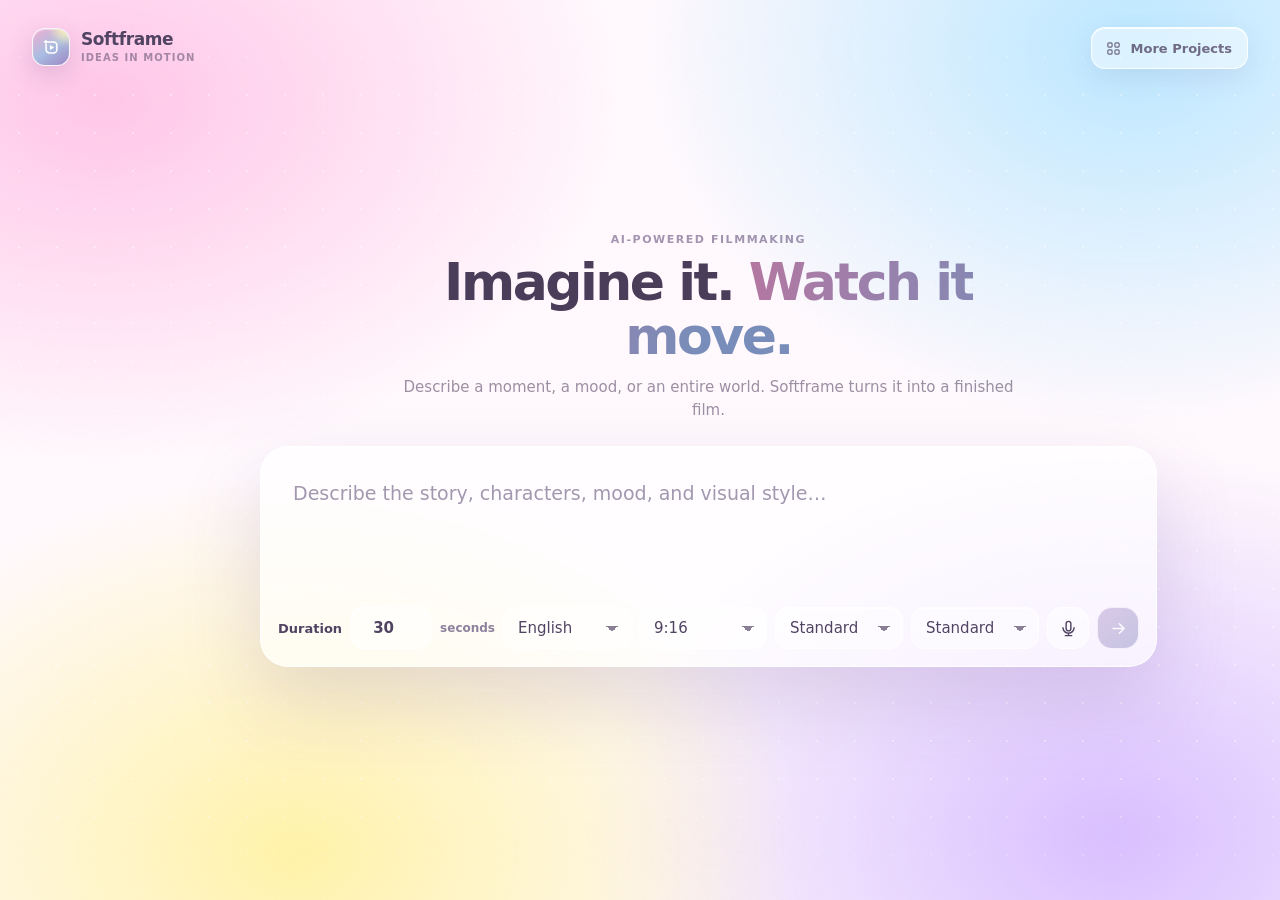
==== magnifc_video_automation_agent/frontend/index.html @ 6a8b7646 "Build end-to-end video automation pipeline" ====
<!doctype html>
<html lang="en">
<head>
  <meta charset="utf-8">
  <meta name="viewport" content="width=device-width, initial-scale=1">
  <title>Softframe — Ideas in motion</title>
  <style>
    :root {
      color-scheme: light;
      --ink: #514463;
      --muted: #8d819d;
      --accent: #806ca8;
    }

    * { box-sizing: border-box; }

    html, body { min-height: 100%; }

    body {
      margin: 0;
      min-height: 100svh;
      display: grid;
      place-items: center;
      padding: 24px 0;
      overflow-x: hidden;
      color: var(--ink);
      font-family: Inter, ui-rounded, "SF Pro Rounded", system-ui, -apple-system, sans-serif;
      background: #fff9fd;
      isolation: isolate;
    }

    .aurora {
      position: fixed;
      z-index: -2;
      inset: -30vmax;
      overflow: hidden;
      background:
        radial-gradient(ellipse 34% 29% at 25% 30%, #ffc6e8 0%, transparent 72%),
        radial-gradient(ellipse 32% 30% at 73% 27%, #bce7ff 0%, transparent 72%),
        radial-gradient(ellipse 33% 30% at 34% 73%, #fff2a9 0%, transparent 72%),
        radial-gradient(ellipse 34% 31% at 72% 72%, #d9bfff 0%, transparent 72%);
      transform: translate3d(0, 0, 0) scale(1.05);
      animation: auroraDrift 22s ease-in-out infinite alternate;
      will-change: transform;
    }

    .grain {
      position: fixed;
      z-index: -1;
      inset: 0;
      pointer-events: none;
      opacity: .46;
      background-image: radial-gradient(circle, rgba(255,255,255,.86) 0 1.25px, transparent 1.5px);
      background-size: 38px 38px;
      mask-image: linear-gradient(to bottom, transparent, #000 12%, #000 88%, transparent);
    }

    .brand {
      position: fixed;
      z-index: 5;
      top: 28px;
      left: 32px;
      display: flex;
      align-items: center;
      gap: 11px;
      color: var(--ink);
      text-decoration: none;
      user-select: none;
    }

    .brand-mark {
      position: relative;
      width: 38px;
      height: 38px;
      display: grid;
      place-items: center;
      overflow: hidden;
      border: 1px solid rgba(255, 255, 255, .88);
      border-radius: 13px;
      color: #fff;
      background: linear-gradient(145deg, #efafd2 2%, #a9bde1 52%, #9c86c3 100%);
      box-shadow: 0 9px 25px rgba(104, 77, 137, .2), inset 0 1px 1px rgba(255, 255, 255, .5);
    }

    .brand-mark::after {
      content: "";
      position: absolute;
      width: 25px;
      height: 25px;
      top: -13px;
      right: -10px;
      border-radius: 50%;
      background: rgba(255, 244, 185, .8);
      filter: blur(5px);
    }

    .brand-mark svg { width: 21px; height: 21px; }
    .brand-name { display: block; font-size: 17px; font-weight: 780; letter-spacing: -.025em; line-height: 1; }
    .brand-tagline { display: block; margin-top: 4px; color: rgba(81, 68, 99, .52); font-size: 10px; font-weight: 650; letter-spacing: .105em; text-transform: uppercase; }

    .projects-link {
      position: fixed;
      z-index: 5;
      top: 27px;
      right: 32px;
      min-height: 42px;
      display: inline-flex;
      align-items: center;
      gap: 9px;
      padding: 0 15px 0 13px;
      border: 1px solid rgba(255, 255, 255, .84);
      border-radius: 14px;
      color: rgba(81, 68, 99, .78);
      font: inherit;
      font-size: 13px;
      font-weight: 700;
      text-transform: capitalize;
      background: rgba(255, 255, 255, .46);
      box-shadow: 0 9px 26px rgba(104, 77, 137, .1), inset 0 1px 0 rgba(255, 255, 255, .8);
      cursor: pointer;
      transition: transform 160ms ease, background 160ms ease, box-shadow 160ms ease;
    }

    .projects-link:hover {
      transform: translateY(-2px);
      background: rgba(255, 255, 255, .7);
      box-shadow: 0 12px 30px rgba(104, 77, 137, .15), inset 0 1px 0 #fff;
    }

    .projects-link:focus-visible { outline: 3px solid rgba(126, 108, 168, .24); outline-offset: 3px; }
    .projects-link svg { width: 17px; height: 17px; }

    .composer {
      width: min(720px, calc(100vw - 32px));
      padding: 10px;
      border: 1px solid rgba(255, 255, 255, .82);
      border-radius: 28px;
      background: rgba(255, 255, 255, .67);
      box-shadow:
        0 32px 80px rgba(103, 76, 137, .18),
        inset 0 1px 0 rgba(255, 255, 255, .88);
      transition: border-color 180ms ease, box-shadow 180ms ease, transform 180ms ease;
    }

    .app {
      width: min(760px, calc(100vw - 32px));
    }

    .app .composer { width: 100%; }

    .prompt-view {
      display: grid;
      gap: 25px;
    }

    .prompt-view[hidden] { display: none; }

    .hero-copy {
      max-width: 610px;
      margin: 0 auto;
      text-align: center;
      animation: viewIn 540ms 80ms cubic-bezier(.2,.8,.2,1) both;
    }

    .hero-kicker {
      margin: 0 0 10px;
      color: rgba(94, 75, 119, .58);
      font-size: 11px;
      font-weight: 750;
      letter-spacing: .14em;
      text-transform: uppercase;
    }

    .hero-title {
      margin: 0;
      color: #493d5a;
      font-size: clamp(34px, 5vw, 52px);
      font-weight: 760;
      line-height: 1.03;
      letter-spacing: -.048em;
    }

    .hero-title span {
      color: #8b78aa;
      background: linear-gradient(100deg, #b477a1, #788db9 76%);
      -webkit-background-clip: text;
      background-clip: text;
      -webkit-text-fill-color: transparent;
    }

    .hero-subtitle {
      margin: 13px 0 0;
      color: rgba(81, 68, 99, .58);
      font-size: 15px;
      line-height: 1.5;
    }

    .view {
      animation: viewIn 480ms cubic-bezier(.2,.8,.2,1) both;
    }

    .view[hidden] { display: none; }

    .composer:focus-within {
      border-color: rgba(255, 255, 255, .98);
      box-shadow:
        0 36px 92px rgba(103, 76, 137, .23),
        0 0 0 4px rgba(255, 255, 255, .22),
        inset 0 1px 0 #fff;
      transform: translateY(-2px);
    }

    textarea {
      display: block;
      width: 100%;
      min-height: 150px;
      max-height: min(42vh, 360px);
      padding: 22px 22px 12px;
      border: 0;
      outline: 0;
      resize: none;
      overflow-y: auto;
      color: var(--ink);
      font: inherit;
      font-size: clamp(17px, 2vw, 19px);
      line-height: 1.55;
      caret-color: var(--accent);
      background: transparent;
    }

    textarea::placeholder { color: var(--muted); opacity: .82; }

    .composer-controls {
      display: flex;
      align-items: center;
      gap: 8px;
      padding: 0 7px 7px;
    }

    .field {
      min-width: 0;
    }

    .field span {
      position: absolute;
      width: 1px;
      height: 1px;
      overflow: hidden;
      clip: rect(0 0 0 0);
    }

    .field input,
    .field select {
      height: 42px;
      border: 1px solid rgba(255, 255, 255, .76);
      border-radius: 14px;
      outline: 0;
      padding: 0 36px 0 14px;
      color: var(--ink);
      font: inherit;
      font-size: 15px;
      background: rgba(255, 255, 255, .48);
      box-shadow: inset 0 1px 0 rgba(255, 255, 255, .82);
    }

    .field select {
      appearance: none;
      background-image:
        linear-gradient(45deg, transparent 50%, rgba(81, 68, 99, .68) 50%),
        linear-gradient(135deg, rgba(81, 68, 99, .68) 50%, transparent 50%);
      background-position: calc(100% - 18px) 18px, calc(100% - 12px) 18px;
      background-size: 6px 6px, 6px 6px;
      background-repeat: no-repeat;
    }

    .field input {
      width: 150px;
      padding-right: 14px;
    }

    .duration-field { display: flex; align-items: center; gap: 8px; font-size: 13px; font-weight: 700; }
    .duration-field input { width: 82px; padding-inline: 8px; text-align: center; }
    .duration-field small { color: var(--muted); font-size: 12px; font-weight: 600; }

    .field select {
      width: 128px;
    }

    .field input:focus,
    .field select:focus {
      border-color: rgba(128, 108, 168, .34);
      background: rgba(255, 255, 255, .78);
    }

    .send {
      width: 42px;
      height: 42px;
      display: grid;
      place-items: center;
      flex: 0 0 auto;
      border: 1px solid rgba(255, 255, 255, .8);
      border-radius: 15px;
      color: #fff;
      background: linear-gradient(135deg, #ad8fc8, #7d83ba);
      box-shadow: 0 8px 22px rgba(108, 82, 145, .25);
      cursor: pointer;
      transition: transform 160ms ease, box-shadow 160ms ease, opacity 160ms ease;
    }

    .send:hover { transform: translateY(-2px); box-shadow: 0 11px 26px rgba(108, 82, 145, .32); }
    .send:active { transform: translateY(0) scale(.96); }
    .send:focus-visible { outline: 3px solid rgba(126, 108, 168, .28); outline-offset: 3px; }
    .send:disabled { opacity: .42; cursor: default; transform: none; box-shadow: none; }
    .send svg { width: 19px; height: 19px; }

    .mic { width: 42px; height: 42px; display: grid; place-items: center; flex: 0 0 auto; margin-left: auto; border: 1px solid rgba(255,255,255,.8); border-radius: 15px; color: var(--ink); background: rgba(255,255,255,.55); cursor: pointer; }
    .mic.recording { color: #fff; background: #c77991; animation: mic-pulse 1.1s infinite; }
    .mic:focus-visible { outline: 3px solid rgba(126,108,168,.28); outline-offset: 3px; }
    .mic svg { width: 19px; height: 19px; }
    @keyframes mic-pulse { 50% { box-shadow: 0 0 0 7px rgba(199,121,145,.18); } }

    .progress-card,
    .review-card,
    .result-card {
      width: 100%;
      border: 1px solid rgba(255, 255, 255, .82);
      border-radius: 30px;
      background: rgba(255, 255, 255, .72);
      box-shadow: 0 32px 90px rgba(103, 76, 137, .19), inset 0 1px 0 #fff;
    }

    .progress-card { padding: clamp(26px, 5vw, 46px); }

    .review-card { padding: clamp(26px, 5vw, 46px); }

    .review-copy { margin: 10px 0 20px; color: var(--muted); font-size: 14px; }

    .review-label {
      display: block;
      margin: 14px 0 7px;
      font-size: 12px;
      font-weight: 750;
    }

    .story-editor,
    .review-note {
      width: 100%;
      border: 1px solid rgba(111, 91, 138, .16);
      border-radius: 15px;
      outline: 0;
      color: var(--ink);
      font: inherit;
      background: rgba(255, 255, 255, .7);
    }

    .story-editor {
      min-height: 240px;
      max-height: 45vh;
      padding: 16px;
      resize: vertical;
      font-size: 15px;
    }

    .review-note { height: 42px; padding: 0 13px; }

    .story-editor:focus,
    .review-note:focus { border-color: rgba(128, 108, 168, .4); background: #fff; }

    .review-error { min-height: 20px; margin: 10px 0; color: #a14f6f; font-size: 13px; }
    .review-error.info { color: var(--muted); }
    .review-error.success { color: #527f69; }

    .review-actions,
    .storyboard-review-actions { display: flex; justify-content: flex-end; gap: 8px; flex-wrap: wrap; }

    .storyboard-list { display: grid; gap: 10px; max-height: 48vh; margin: 20px 0; overflow-y: auto; }

    .scene-card {
      padding: 15px;
      border: 1px solid rgba(111, 91, 138, .13);
      border-radius: 15px;
      background: rgba(255, 255, 255, .62);
    }

    .scene-card h2 { margin: 0 0 8px; font-size: 15px; }
    .scene-card p { margin: 5px 0 0; color: var(--muted); font-size: 13px; line-height: 1.45; }
    .scene-card strong { color: var(--ink); }

    .mood-board {
      width: 100%;
      max-height: 320px;
      display: block;
      border-radius: 18px;
      object-fit: cover;
      background: rgba(111, 91, 138, .08);
    }

    .reference-grid { display: grid; grid-template-columns: repeat(2, minmax(0, 1fr)); gap: 14px; margin: 20px 0; }
    .reference-grid figure { margin: 0; }
    .reference-grid figcaption { margin-bottom: 7px; font-size: 12px; font-weight: 750; }
    .reference-grid img { width: 100%; aspect-ratio: 1; border-radius: 18px; object-fit: cover; background: rgba(111, 91, 138, .08); }

    .visual-grid { display: grid; grid-template-columns: repeat(2, minmax(0, 1fr)); gap: 16px; margin: 20px 0; }
    .visual-scene { overflow: hidden; padding: 0; }
    .visual-scene img { width: 100%; aspect-ratio: 16 / 9; display: block; object-fit: contain; background: rgba(111, 91, 138, .08); }
    .visual-scene-copy { padding: 13px; }
    .visual-scene .review-note { margin-top: 10px; }
    .visual-scene-meta { display: grid; gap: 4px; margin-top: 9px; }
    .visual-scene-meta p { margin: 0; }
    @media (max-width: 620px) { .visual-grid { grid-template-columns: 1fr; } }

    .artifact-summary { display: grid; gap: 8px; padding: 12px 14px 2px; }
    .artifact-summary details { padding: 10px 12px; border-radius: 13px; background: rgba(255, 255, 255, .55); }
    .artifact-summary summary { cursor: pointer; font-size: 13px; font-weight: 750; }
    .artifact-story { color: var(--muted); font-size: 13px; line-height: 1.5; }
    .bible-copy { display: grid; gap: 7px; margin: 12px 0 18px; color: var(--muted); font-size: 13px; line-height: 1.45; }
    .artifact-summary .storyboard-list { max-height: none; margin: 10px 0 0; }

    .eyebrow {
      margin: 0 0 10px;
      color: var(--accent);
      font-size: 12px;
      font-weight: 750;
      letter-spacing: .13em;
      text-transform: uppercase;
    }

    h1 {
      margin: 0;
      color: #493d5a;
      font-size: clamp(26px, 5vw, 38px);
      line-height: 1.13;
      letter-spacing: -.035em;
    }

    .status-copy {
      min-height: 25px;
      margin: 12px 0 28px;
      color: var(--muted);
      font-size: 15px;
    }

    .progress-track {
      height: 7px;
      margin-bottom: 28px;
      overflow: hidden;
      border-radius: 99px;
      background: rgba(116, 93, 143, .1);
    }

    .progress-fill {
      width: 8%;
      height: 100%;
      border-radius: inherit;
      background: linear-gradient(90deg, #f0a8cf, #9fbde5, #b29bd7);
      transition: width 900ms cubic-bezier(.2,.8,.2,1);
    }

    .stages {
      display: grid;
      gap: 8px;
      margin: 0;
      padding: 0;
      list-style: none;
    }

    .stage {
      display: grid;
      grid-template-columns: 32px 1fr auto;
      align-items: center;
      gap: 12px;
      min-height: 48px;
      padding: 7px 10px;
      border-radius: 15px;
      color: rgba(81, 68, 99, .45);
      transition: color 300ms ease, background 300ms ease;
    }

    .stage-icon {
      width: 27px;
      height: 27px;
      display: grid;
      place-items: center;
      border: 1px solid rgba(117, 98, 144, .14);
      border-radius: 50%;
      font-size: 12px;
      font-weight: 800;
    }

    .stage.active {
      color: var(--ink);
      background: rgba(255, 255, 255, .62);
    }

    .stage.active .stage-icon {
      border-color: transparent;
      color: #fff;
      background: linear-gradient(135deg, #d99dc5, #8e8bc4);
      box-shadow: 0 0 0 5px rgba(176, 145, 198, .12);
      animation: breathe 1.3s ease-in-out infinite;
    }

    .stage.done { color: rgba(81, 68, 99, .72); }
    .stage.done .stage-icon { border-color: transparent; color: #fff; background: #a99ac1; }
    .stage-state { font-size: 11px; }

    .result-card { padding: 10px; }

    .video-wrap {
      position: relative;
      overflow: hidden;
      aspect-ratio: 16 / 9;
      border-radius: 22px;
      background: #231f2b;
    }

    video { width: 100%; height: 100%; display: block; object-fit: cover; }

    .result-info {
      display: flex;
      align-items: center;
      justify-content: space-between;
      gap: 22px;
      padding: 20px 14px 12px;
    }

    .result-title { margin: 0 0 5px; font-size: 20px; letter-spacing: -.02em; }
    .result-subtitle { margin: 0; color: var(--muted); font-size: 13px; }

    .actions { display: flex; align-items: center; gap: 8px; flex-wrap: wrap; justify-content: flex-end; }

    .action {
      min-height: 40px;
      padding: 0 15px;
      border: 1px solid rgba(111, 91, 138, .13);
      border-radius: 13px;
      color: var(--ink);
      font: inherit;
      font-size: 13px;
      font-weight: 680;
      text-decoration: none;
      background: rgba(255, 255, 255, .7);
      cursor: pointer;
      transition: transform 160ms ease, background 160ms ease;
    }

    .action:hover { transform: translateY(-1px); background: #fff; }
    .action.primary { border-color: transparent; color: #fff; background: linear-gradient(135deg, #a98cc4, #7d83ba); }
    .action:disabled { opacity: .5; cursor: wait; transform: none; }

    @keyframes viewIn {
      from { opacity: 0; transform: translateY(12px) scale(.985); }
      to { opacity: 1; transform: translateY(0) scale(1); }
    }

    @keyframes breathe {
      50% { transform: scale(.88); box-shadow: 0 0 0 9px rgba(176, 145, 198, .06); }
    }

    @keyframes auroraDrift {
      0%   { transform: translate3d(-2.5%, -1.5%, 0) scale(1.05) rotate(-1deg); }
      50%  { transform: translate3d(1.5%, 2%, 0) scale(1.08) rotate(1deg); }
      100% { transform: translate3d(3%, -1%, 0) scale(1.06) rotate(-.5deg); }
    }

    @media (prefers-reduced-motion: reduce) {
      .aurora { animation: none; }
      .composer, .send { transition: none; }
      .view, .stage.active .stage-icon { animation: none; }
    }

    @media (max-width: 520px) {
      body { padding-top: 92px; }
      .brand { top: 22px; left: 16px; transform: none; }
      .brand-tagline { display: none; }
      .projects-link { top: 20px; right: 16px; padding-inline: 12px; }
      .projects-link .more-label { display: none; }
      .composer { border-radius: 23px; }
      textarea { min-height: 130px; padding: 18px 17px 8px; }
      .composer-controls { flex-wrap: wrap; }
      .field { flex: 1 1 calc(50% - 8px); }
      .field input,
      .field select { width: 100%; }
      .send { margin-left: auto; }
      .prompt-view { gap: 20px; }
      .hero-title { font-size: 35px; }
      .hero-subtitle { font-size: 14px; }
      .result-info { align-items: flex-start; flex-direction: column; }
      .actions { width: 100%; justify-content: flex-start; }
      .review-actions,
      .storyboard-review-actions { justify-content: flex-start; }
      .reference-grid { grid-template-columns: 1fr; }
    }
  </style>
</head>
<body>
  <div class="aurora" aria-hidden="true"></div>
  <div class="grain" aria-hidden="true"></div>

  <a class="brand" href="." aria-label="Softframe home">
    <span class="brand-mark" aria-hidden="true">
      <svg viewBox="0 0 24 24" fill="none">
        <path d="M7.2 5.8h7.1a3.9 3.9 0 0 1 3.9 3.9v4.6a3.9 3.9 0 0 1-3.9 3.9H9.7a3.9 3.9 0 0 1-3.9-3.9V8.7" stroke="currentColor" stroke-width="1.8" stroke-linecap="round"/>
        <path d="m10.3 9.1 4.7 2.9-4.7 2.9V9.1Z" fill="currentColor"/>
        <path d="M5.5 3.8v3.4M3.8 5.5h3.4" stroke="currentColor" stroke-width="1.6" stroke-linecap="round"/>
      </svg>
    </span>
    <span>
      <span class="brand-name">Softframe</span>
      <span class="brand-tagline">Ideas in motion</span>
    </span>
  </a>

  <button class="projects-link" type="button" aria-label="View more projects">
    <svg viewBox="0 0 24 24" fill="none" aria-hidden="true">
      <rect x="4" y="4" width="6" height="6" rx="1.5" stroke="currentColor" stroke-width="1.7"/>
      <rect x="14" y="4" width="6" height="6" rx="1.5" stroke="currentColor" stroke-width="1.7"/>
      <rect x="4" y="14" width="6" height="6" rx="1.5" stroke="currentColor" stroke-width="1.7"/>
      <rect x="14" y="14" width="6" height="6" rx="1.5" stroke="currentColor" stroke-width="1.7"/>
    </svg>
    <span><span class="more-label">More </span>projects</span>
  </button>

  <main class="app">
    <section class="prompt-view view" id="promptView">
      <header class="hero-copy">
        <p class="hero-kicker">AI-powered filmmaking</p>
        <p class="hero-title">Imagine it. <span>Watch it move.</span></p>
        <p class="hero-subtitle">Describe a moment, a mood, or an entire world. Softframe turns it into a finished film.</p>
      </header>

      <form class="composer" id="composer">
        <textarea id="message" aria-label="Describe your video" placeholder="Describe the story, characters, mood, and visual style…" rows="1"></textarea>
        <div class="composer-controls">
          <label class="field duration-field">
            <b>Duration</b>
            <input id="duration" type="number" min="5" max="120" step="1" value="30" required aria-label="Duration in seconds" title="Duration in seconds (5–120)">
            <small>seconds</small>
          </label>
          <label class="field">
            <span>Language</span>
            <select id="language">
              <option>English</option>
              <option>Hindi</option>
              <option>Hinglish</option>
            </select>
          </label>
          <label class="field">
            <span>Aspect ratio</span>
            <select id="aspectRatio" aria-label="Video aspect ratio">
              <option value="9:16">9:16</option>
              <option value="16:9">16:9</option>
              <option value="1:1">1:1</option>
            </select>
          </label>
          <label class="field">
            <span>Output quality</span>
            <select id="videoQuality" aria-label="Video output quality">
              <option value="standard">Standard</option>
              <option value="high">High</option>
            </select>
          </label>
          <label class="field">
            <span>QA mode</span>
            <select id="qualityMode" aria-label="Video quality mode" title="Refined mode generates alternate clips">
              <option value="standard">Standard</option>
              <option value="refine">Refined</option>
            </select>
          </label>
          <button class="mic" id="micButton" type="button" aria-label="Speak your video idea" title="Speak your video idea">
            <svg viewBox="0 0 24 24" fill="none" aria-hidden="true"><rect x="9" y="3" width="6" height="12" rx="3" stroke="currentColor" stroke-width="1.8"/><path d="M5 11a7 7 0 0 0 14 0M12 18v3M8 21h8" stroke="currentColor" stroke-width="1.8" stroke-linecap="round"/></svg>
          </button>
          <button class="send" type="submit" aria-label="Create video" disabled>
            <svg viewBox="0 0 24 24" fill="none" aria-hidden="true">
              <path d="M5 12h14M13 6l6 6-6 6" stroke="currentColor" stroke-width="2" stroke-linecap="round" stroke-linejoin="round"/>
            </svg>
          </button>
        </div>
      </form>
    </section>

    <section class="review-card view" id="reviewView" hidden>
      <p class="eyebrow">Story review</p>
      <h1>Review before production</h1>
      <p class="review-copy">Approve the draft, edit it directly, or ask for a new version.</p>
      <label class="review-label" for="storyEditor">Story</label>
      <textarea class="story-editor" id="storyEditor" aria-label="Story draft"></textarea>
      <p class="review-copy" id="storyGenre" aria-live="polite"></p>
      <label class="review-label" for="reviewNote">Regeneration note</label>
      <input class="review-note" id="reviewNote" placeholder="For example: make it warmer and shorter">
      <p class="review-error" id="reviewError" aria-live="polite" hidden></p>
      <div class="review-actions">
        <button class="action" id="regenerateStory" type="button">Regenerate</button>
        <button class="action" id="saveStory" type="button">Use edited story</button>
        <button class="action primary" id="approveStory" type="button">Approve and continue</button>
      </div>
    </section>

    <section class="review-card view" id="referenceReviewView" hidden>
      <p class="eyebrow">Reference package review</p>
      <h1>Lock the film's visual identity</h1>
      <p class="review-copy">Confirm the recurring characters, wardrobe, palette, locations, and lighting before the Director plans any shots.</p>
      <div class="reference-grid">
        <figure>
          <figcaption>Combined character board</figcaption>
          <img id="characterBoard" alt="Generated combined character reference board">
        </figure>
        <figure>
          <figcaption>Mood board</figcaption>
          <img id="referenceMoodBoard" alt="Generated cinematic mood board">
        </figure>
      </div>
      <div class="bible-copy" id="productionBible"></div>
      <label class="review-label" for="referenceNote">Reference feedback</label>
      <input class="review-note" id="referenceNote" placeholder="For example: keep Mira's red coat and use colder moonlight">
      <p class="review-error" id="referenceError" aria-live="polite" hidden></p>
      <div class="storyboard-review-actions reference-review-actions">
        <button class="action" id="regenerateReference" type="button">Regenerate package</button>
        <button class="action primary" id="approveReference" type="button">Approve references</button>
      </div>
    </section>

    <section class="review-card view" id="storyboardReviewView" hidden>
      <p class="eyebrow">Director plan review</p>
      <h1>Review every cinematic shot</h1>
      <p class="review-copy">Shots are grouped into story scenes. Add feedback only to shots that should change; timing and all other shots stay fixed.</p>
      <p class="review-error success" id="countAdjustment" aria-live="polite" hidden></p>
      <div class="storyboard-list" id="storyboardList"></div>
      <p class="review-error" id="storyboardError" aria-live="polite" hidden></p>
      <div class="storyboard-review-actions">
        <button class="action" id="regenerateStoryboard" type="button">Regenerate selected shots</button>
        <button class="action primary" id="approveStoryboard" type="button">Approve shot plan</button>
      </div>
    </section>

    <section class="review-card view" id="visualStoryboardReviewView" hidden>
      <p class="eyebrow">Visual storyboard review</p>
      <h1>Confirm every storyboard frame</h1>
      <p class="review-copy">Check character identity and continuity in every shot. Only frames with feedback will be regenerated.</p>
      <div class="visual-grid" id="visualStoryboardList"></div>
      <p class="review-error" id="visualStoryboardError" aria-live="polite" hidden></p>
      <div class="storyboard-review-actions visual-storyboard-review-actions">
        <button class="action" id="regenerateVisualScenes" type="button">Regenerate selected shots</button>
        <button class="action primary" id="approveVisualStoryboard" type="button">Approve visuals and produce video</button>
      </div>
    </section>

    <section class="progress-card view" id="progressView" aria-live="polite" hidden>
      <p class="eyebrow">Your film is in production</p>
      <h1>Bringing your idea to life</h1>
      <p class="status-copy" id="statusCopy">Writing your story…</p>
      <div class="progress-track" role="progressbar" aria-label="Video creation progress" aria-valuemin="0" aria-valuemax="100" aria-valuenow="8">
        <div class="progress-fill"></div>
      </div>
      <ol class="stages">
        <li class="stage active"><span class="stage-icon">1</span><span>Writing the story</span><span class="stage-state">In progress</span></li>
        <li class="stage"><span class="stage-icon">2</span><span>Building the storyboard</span><span class="stage-state">Waiting</span></li>
        <li class="stage"><span class="stage-icon">3</span><span>Generating visuals and voice</span><span class="stage-state">Waiting</span></li>
        <li class="stage"><span class="stage-icon">4</span><span>Editing scenes</span><span class="stage-state">Waiting</span></li>
        <li class="stage"><span class="stage-icon">5</span><span>Finalizing your video</span><span class="stage-state">Waiting</span></li>
      </ol>
    </section>

    <section class="result-card view" id="resultView" hidden>
      <div class="video-wrap">
        <video id="resultVideo" controls playsinline preload="metadata">
          <source type="video/mp4">
        </video>
      </div>
      <div class="artifact-summary">
        <details>
          <summary>Generated story</summary>
          <p class="artifact-story" id="resultStory"></p>
        </details>
        <details>
          <summary>Generated storyboard</summary>
          <div class="storyboard-list" id="resultStoryboard"></div>
        </details>
        <details>
          <summary>Approved character board</summary>
          <img class="mood-board" id="resultCharacterBoard" alt="Approved combined character board">
        </details>
        <details>
          <summary>Approved mood board</summary>
          <img class="mood-board" id="resultMoodBoard" alt="Approved cinematic mood board">
        </details>
        <details>
          <summary>Approved visual storyboard</summary>
          <div class="visual-grid" id="resultVisualStoryboard"></div>
        </details>
      </div>
      <div class="result-info">
        <div>
          <h2 class="result-title">Your video is ready</h2>
          <p class="result-subtitle">Made from your original idea.</p>
          <p class="review-error info" id="resultWarnings" hidden></p>
        </div>
        <div class="actions">
          <button class="action" id="tryAgain" type="button">Try something else</button>
          <button class="action" id="editPrompt" type="button">Edit prompt</button>
          <a class="action primary" id="exportVideo" href="#" download="my-video.mp4">Export</a>
        </div>
      </div>
    </section>
  </main>

  <script>
    const composer = document.querySelector('#composer');
    const promptView = document.querySelector('#promptView');
    const reviewView = document.querySelector('#reviewView');
    const referenceReviewView = document.querySelector('#referenceReviewView');
    const storyboardReviewView = document.querySelector('#storyboardReviewView');
    const visualStoryboardReviewView = document.querySelector('#visualStoryboardReviewView');
    const message = document.querySelector('#message');
    const micButton = document.querySelector('#micButton');
    const sendButton = document.querySelector('.send');
    const progressView = document.querySelector('#progressView');
    const resultView = document.querySelector('#resultView');
    const resultVideo = document.querySelector('#resultVideo');
    const resultSource = resultVideo.querySelector('source');
    const exportVideo = document.querySelector('#exportVideo');
    const progressFill = document.querySelector('.progress-fill');
    const progressTrack = document.querySelector('.progress-track');
    const statusCopy = document.querySelector('#statusCopy');
    const duration = document.querySelector('#duration');
    const language = document.querySelector('#language');
    const aspectRatio = document.querySelector('#aspectRatio');
    const videoQuality = document.querySelector('#videoQuality');
    const qualityMode = document.querySelector('#qualityMode');
    const SpeechRecognition = window.SpeechRecognition || window.webkitSpeechRecognition;
    let recognition = null;
    if (SpeechRecognition) {
      recognition = new SpeechRecognition();
      recognition.continuous = false;
      recognition.interimResults = false;
      recognition.onstart = () => micButton.classList.add('recording');
      recognition.onend = () => micButton.classList.remove('recording');
      recognition.onerror = () => micButton.classList.remove('recording');
      recognition.onresult = (event) => {
        const transcript = event.results[0][0].transcript.trim();
        message.value = `${message.value.trim()} ${transcript}`.trim();
        syncComposer();
      };
      micButton.addEventListener('click', () => {
        if (micButton.classList.contains('recording')) return recognition.stop();
        recognition.lang = ({ Hindi: 'hi-IN', Hinglish: 'hi-IN' })[language.value] || 'en-IN';
        recognition.start();
      });
    } else {
      micButton.hidden = true;
    }
    const storyEditor = document.querySelector('#storyEditor');
    const storyGenre = document.querySelector('#storyGenre');
    const reviewNote = document.querySelector('#reviewNote');
    const reviewError = document.querySelector('#reviewError');
    const reviewButtons = [...document.querySelectorAll('.review-actions button')];
    const characterBoard = document.querySelector('#characterBoard');
    const referenceMoodBoard = document.querySelector('#referenceMoodBoard');
    const referenceNote = document.querySelector('#referenceNote');
    const productionBible = document.querySelector('#productionBible');
    const referenceError = document.querySelector('#referenceError');
    const referenceReviewButtons = [...document.querySelectorAll('.reference-review-actions button')];
    const storyboardList = document.querySelector('#storyboardList');
    const storyboardError = document.querySelector('#storyboardError');
    const countAdjustment = document.querySelector('#countAdjustment');
    const storyboardReviewButtons = [...document.querySelectorAll('#storyboardReviewView .storyboard-review-actions button')];
    const visualStoryboardList = document.querySelector('#visualStoryboardList');
    const visualStoryboardError = document.querySelector('#visualStoryboardError');
    const visualStoryboardReviewButtons = [...document.querySelectorAll('.visual-storyboard-review-actions button')];
    const resultStory = document.querySelector('#resultStory');
    const resultStoryboard = document.querySelector('#resultStoryboard');
    const resultCharacterBoard = document.querySelector('#resultCharacterBoard');
    const resultMoodBoard = document.querySelector('#resultMoodBoard');
    const resultVisualStoryboard = document.querySelector('#resultVisualStoryboard');
    const resultVideoQA = document.querySelector('#resultVideoQA');
    const resultWarnings = document.querySelector('#resultWarnings');
    const stages = [...document.querySelectorAll('.stage')];
    const stageCopy = [
      'Writing your story…',
      'Mapping every scene and camera angle…',
      'Generating visuals, motion, and voice…',
      'Cutting the scenes into a seamless film…',
      'Adding the final cinematic touches…'
    ];
    let generationTimers = [];
    let reviewThreadId = null;
    let generatedArtifacts = { story: '', storyboard: [], character_board_url: null, mood_board_url: null, image_urls: [], warnings: [], video_file: null, video_url: null };

    function syncComposer() {
      sendButton.disabled = !message.value.trim();
      message.style.height = 'auto';
      message.style.height = `${Math.min(message.scrollHeight, 360)}px`;
    }

    message.addEventListener('input', syncComposer);
    message.addEventListener('keydown', (event) => {
      if (event.key === 'Enter' && !event.shiftKey && !event.isComposing) {
        event.preventDefault();
        if (message.value.trim()) composer.requestSubmit();
      }
    });

    composer.addEventListener('submit', (event) => {
      event.preventDefault();
      if (!message.value.trim()) return;
      startGeneration();
    });

    function showView(view) {
      [promptView, reviewView, referenceReviewView, storyboardReviewView, visualStoryboardReviewView, progressView, resultView].forEach(item => {
        item.hidden = item !== view;
      });
    }

    function setStage(index) {
      stages.forEach((stage, stageIndex) => {
        stage.classList.toggle('active', stageIndex === index);
        stage.classList.toggle('done', stageIndex < index);
        stage.querySelector('.stage-icon').textContent = stageIndex < index ? '✓' : stageIndex + 1;
        stage.querySelector('.stage-state').textContent = stageIndex < index ? 'Done' : stageIndex === index ? 'In progress' : 'Waiting';
      });
      const progress = [8, 28, 50, 72, 90][index];
      progressFill.style.width = `${progress}%`;
      progressTrack.setAttribute('aria-valuenow', progress);
      statusCopy.textContent = stageCopy[index];
    }

    function showProgress(startIndex = 0) {
      generationTimers.forEach(clearTimeout);
      generationTimers = [];
      showView(progressView);
      setStage(startIndex);
      for (let index = startIndex + 1; index < stages.length; index += 1) {
        generationTimers.push(setTimeout(() => setStage(index), (index - startIndex) * 18000));
      }
    }

    async function startGeneration() {
      reviewThreadId = null;
      generatedArtifacts = { story: '', storyboard: [], character_board_url: null, mood_board_url: null, image_urls: [], warnings: [], video_file: null, video_url: null };
      showProgress();

      try {
        const response = await fetch('/api/create-video', {
          method: 'POST',
          headers: { 'Content-Type': 'application/json' },
          body: JSON.stringify({
            topic: message.value.trim(),
            duration: Number(duration.value),
            language: language.value,
            aspect_ratio: aspectRatio.value,
            video_quality: videoQuality.value,
            quality_mode: qualityMode.value
          })
        });
        const data = await response.json();
        const errorMessage = data.error || data.detail?.error || data.detail;
        if (!response.ok) throw new Error(errorMessage || 'Video creation failed.');
        showGraphResult(data);
      } catch (error) {
        generationTimers.forEach(clearTimeout);
        statusCopy.textContent = error.message;
        sendButton.disabled = false;
      }
    }

    function renderStoryboard(scenes, container, editable = false) {
      const cards = scenes.map((scene, index) => {
        const card = document.createElement('article');
        card.className = 'scene-card';
        const title = document.createElement('h2');
        const shotId = scene.shot_id || `shot-${String(index + 1).padStart(3, '0')}`;
        title.textContent = `${scene.scene_id || 'scene-001'} · ${shotId} · ${scene.start_time || ''}–${scene.end_time || ''}`;
        card.append(title);
        [
          ['Purpose', scene.story_purpose],
          [`Characters (${(scene.characters_present || []).length})`, (scene.characters_present || []).join(', ') || 'None'],
          ['Visuals', scene.visuals],
          ['Camera', scene.camera],
          ['Movement', [scene.motion, scene.subject_motion].filter(Boolean).join(' · ')],
          ['Narration', scene.narration],
          ['Continuity in', scene.continuity_in],
          ['Continuity out', scene.continuity_out],
          ['Transition', scene.transition_to_next ? `${scene.transition_to_next.type} · ${scene.transition_to_next.audio_bridge}` : 'cut']
        ].forEach(([label, value]) => {
          if (!value) return;
          const line = document.createElement('p');
          const heading = document.createElement('strong');
          heading.textContent = `${label}: `;
          line.append(heading, document.createTextNode(value));
          card.append(line);
        });
        if (editable) {
          const feedback = document.createElement('input');
          feedback.className = 'review-note director-feedback';
          feedback.dataset.shotId = shotId;
          feedback.setAttribute('aria-label', `Director feedback for ${shotId}`);
          feedback.placeholder = 'Describe the exact change; leave blank to keep';
          card.append(feedback);
        }
        return card;
      });
      container.replaceChildren(...cards);
    }

    function renderBible(bible) {
      const characters = Array.isArray(bible?.characters) ? bible.characters : [];
      const entries = [
        ['Theme', bible?.theme],
        ['Visual style', bible?.visual_style],
        ['Palette', Array.isArray(bible?.palette) ? bible.palette.join(', ') : bible?.palette],
        ['Lighting', bible?.lighting],
        ['Camera language', bible?.camera_language],
        ['Locations', Array.isArray(bible?.locations) ? bible.locations.join(' · ') : bible?.locations],
        [`Characters (${characters.length})`, characters.map(character => `${character.name}: ${character.appearance}`).join(' · ') || 'None']
      ];
      productionBible.replaceChildren(...entries.filter(([, value]) => value).map(([label, value]) => {
        const line = document.createElement('p');
        const heading = document.createElement('strong');
        heading.textContent = `${label}: `;
        line.append(heading, document.createTextNode(value));
        return line;
      }));
    }

    function renderVisualStoryboard(scenes, imageUrls, container, editable = false) {
      const cards = scenes.map((scene, index) => {
        const card = document.createElement('article');
        card.className = 'scene-card visual-scene';
        const image = document.createElement('img');
        image.src = imageUrls[index] || '';
        const shotId = scene.shot_id || `shot-${String(index + 1).padStart(3, '0')}`;
        image.alt = `Generated visual for ${shotId}`;
        const copy = document.createElement('div');
        copy.className = 'visual-scene-copy';
        const title = document.createElement('h2');
        title.textContent = `${scene.scene_id || 'scene-001'} · ${shotId} · ${scene.start_time || ''}–${scene.end_time || ''}`;
        const description = document.createElement('p');
        description.textContent = scene.visuals || '';
        const meta = document.createElement('div');
        meta.className = 'visual-scene-meta';
        [['Narration', scene.narration], ['Camera', scene.camera], ['Motion', [scene.motion, scene.subject_motion].filter(Boolean).join(' · ')], ['Transition', scene.transition_to_next ? `${scene.transition_to_next.type} · ${scene.transition_to_next.audio_bridge}` : 'cut']].forEach(([label, value]) => {
          if (!value) return;
          const line = document.createElement('p');
          const heading = document.createElement('strong');
          heading.textContent = `${label}: `;
          line.append(heading, document.createTextNode(value));
          meta.append(line);
        });
        copy.append(title, description, meta);
        if (editable) {
          const feedback = document.createElement('input');
          feedback.className = 'review-note scene-feedback';
          feedback.dataset.shotId = shotId;
          feedback.setAttribute('aria-label', `Visual feedback for ${shotId}`);
          feedback.placeholder = 'Leave blank to keep this shot';
          copy.append(feedback);
        }
        card.append(image, copy);
        return card;
      });
      container.replaceChildren(...cards);
    }

    function showGraphResult(data) {
      generatedArtifacts = { ...generatedArtifacts, ...(data.artifacts || {}) };
      if (data.status === 'story_review') {
        generationTimers.forEach(clearTimeout);
        reviewThreadId = data.thread_id;
        storyEditor.value = generatedArtifacts.story || data.story;
        const structure = (generatedArtifacts.genre_structure || data.artifacts?.genre_structure || []).join(' → ');
        storyGenre.textContent = structure
          ? `Genre: ${generatedArtifacts.genre || data.artifacts?.genre || 'general'} · Structure: ${structure}`
          : '';
        reviewNote.value = '';
        reviewError.className = 'review-error success';
        reviewError.textContent = data.feedback ? `Applied feedback: ${data.feedback}` : '';
        reviewError.hidden = !data.feedback;
        showView(reviewView);
        storyEditor.focus();
        return;
      }
      if (data.status === 'scene_plan_review' || data.status === 'visual_plan_review' || data.status === 'shot_plan_review') {
        generationTimers.forEach(clearTimeout);
        const stage = data.status.replaceAll('_', ' ');
        statusCopy.textContent = `Automatic retries stopped at ${stage}: ${data.revision_reason || 'manual review is required.'}`;
        showView(progressView);
        return;
      }
      if (data.status === 'reference_board_review') {
        generationTimers.forEach(clearTimeout);
        reviewThreadId = data.thread_id;
        characterBoard.src = generatedArtifacts.character_board_url || data.character_board_url;
        referenceMoodBoard.src = generatedArtifacts.mood_board_url || data.mood_board_url;
        renderBible(data.production_bible || generatedArtifacts.production_bible);
        referenceNote.value = '';
        referenceError.className = 'review-error success';
        referenceError.textContent = data.feedback ? `Applied feedback: ${data.feedback}` : '';
        referenceError.hidden = !data.feedback;
        showView(referenceReviewView);
        document.querySelector('#approveReference').focus();
        return;
      }
      if (data.status === 'director_plan_review') {
        generationTimers.forEach(clearTimeout);
        reviewThreadId = data.thread_id;
        renderStoryboard(data.director_plan || generatedArtifacts.director_plan || generatedArtifacts.storyboard, storyboardList, true);
        countAdjustment.textContent = data.count_adjustment || generatedArtifacts.count_adjustment || '';
        countAdjustment.hidden = !countAdjustment.textContent;
        storyboardError.className = 'review-error success';
        storyboardError.textContent = data.feedback?.length
          ? `Updated ${data.feedback.map(item => item.shot_id).join(', ')}.`
          : '';
        storyboardError.hidden = !data.feedback?.length;
        showView(storyboardReviewView);
        document.querySelector('#approveStoryboard').focus();
        return;
      }
      if (data.status === 'visual_storyboard_review') {
        generationTimers.forEach(clearTimeout);
        reviewThreadId = data.thread_id;
        renderVisualStoryboard(generatedArtifacts.storyboard, generatedArtifacts.image_urls, visualStoryboardList, true);
        visualStoryboardError.className = 'review-error success';
        visualStoryboardError.textContent = data.feedback?.length
          ? `Applied ${data.feedback.map(item => `${item.shot_id}: ${item.note}`).join(' · ')}`
          : '';
        visualStoryboardError.hidden = !data.feedback?.length;
        showView(visualStoryboardReviewView);
        document.querySelector('#approveVisualStoryboard').focus();
        return;
      }
      if (data.status === 'judge_retry_exhausted' || data.status === 'video_validation_failed') {
        generationTimers.forEach(clearTimeout);
        showView(progressView);
        statusCopy.textContent = data.status === 'judge_retry_exhausted'
          ? 'Video judging failed after the configured retry limit.'
          : 'Video validation failed after the configured retry limit.';
        return;
      }
      if (data.status === 'pipeline_incomplete') {
        generationTimers.forEach(clearTimeout);
        statusCopy.textContent = data.message || 'The pipeline has not produced a final video yet.';
        showView(progressView);
        return;
      }
      const completedVideo = data.video_url || generatedArtifacts.video_url || (data.video_file ? `/output/${data.video_file}` : null);
      if (!completedVideo) {
        generationTimers.forEach(clearTimeout);
        statusCopy.textContent = data.message || 'The pipeline is still processing; no final video is available yet.';
        showView(progressView);
        return;
      }
      showResult(completedVideo);
    }

    async function submitReview(action) {
      const body = { thread_id: reviewThreadId, action };
      if (action === 'edit') {
        if (!storyEditor.value.trim()) {
          reviewError.textContent = 'Story cannot be empty.';
          reviewError.hidden = false;
          return;
        }
        body.story = storyEditor.value;
      }
      if (action === 'regenerate') {
        body.note = reviewNote.value.trim();
        if (!body.note) {
          reviewError.className = 'review-error';
          reviewError.textContent = 'Add a regeneration note describing what must change.';
          reviewError.hidden = false;
          return;
        }
      }

      reviewButtons.forEach(button => { button.disabled = true; });
      reviewError.className = 'review-error info';
      reviewError.textContent = action === 'regenerate' ? 'Rewriting the story using your feedback…' : '';
      reviewError.hidden = action !== 'regenerate';
      if (action === 'approve') showProgress(1);

      try {
        const response = await fetch('/api/review-story', {
          method: 'POST',
          headers: { 'Content-Type': 'application/json' },
          body: JSON.stringify(body)
        });
        const data = await response.json();
        const errorMessage = data.error || data.detail?.error || data.detail;
        if (!response.ok) throw new Error(errorMessage || 'Story review failed.');
        showGraphResult(data);
      } catch (error) {
        showView(reviewView);
        reviewError.textContent = error.message;
        reviewError.hidden = false;
      } finally {
        reviewButtons.forEach(button => { button.disabled = false; });
      }
    }

    async function submitReferenceReview(action) {
      const body = { thread_id: reviewThreadId, action };
      if (action === 'regenerate') {
        body.note = referenceNote.value.trim();
        if (!body.note) {
          referenceError.className = 'review-error';
          referenceError.textContent = 'Add feedback before regenerating the reference package.';
          referenceError.hidden = false;
          return;
        }
      }

      referenceReviewButtons.forEach(button => { button.disabled = true; });
      referenceError.className = 'review-error info';
      referenceError.textContent = action === 'regenerate' ? 'Regenerating the character and mood boards together…' : '';
      referenceError.hidden = action !== 'regenerate';
      if (action === 'approve') showProgress(1);

      try {
        const response = await fetch('/api/review-reference-board', {
          method: 'POST',
          headers: { 'Content-Type': 'application/json' },
          body: JSON.stringify(body)
        });
        const data = await response.json();
        const errorMessage = data.error || data.detail?.error || data.detail;
        if (!response.ok) throw new Error(errorMessage || 'Reference package review failed.');
        showGraphResult(data);
      } catch (error) {
        showView(referenceReviewView);
        referenceError.className = 'review-error';
        referenceError.textContent = error.message;
        referenceError.hidden = false;
      } finally {
        referenceReviewButtons.forEach(button => { button.disabled = false; });
      }
    }

    async function submitStoryboardReview(action) {
      const body = { thread_id: reviewThreadId, action };
      if (action === 'regenerate') {
        body.feedback = [...document.querySelectorAll('.director-feedback')]
          .map(input => ({ shot_id: input.dataset.shotId, note: input.value.trim() }))
          .filter(item => item.note);
        if (!body.feedback.length) {
          storyboardError.className = 'review-error';
          storyboardError.textContent = 'Add feedback to at least one shot.';
          storyboardError.hidden = false;
          return;
        }
      }

      storyboardReviewButtons.forEach(button => { button.disabled = true; });
      storyboardError.className = 'review-error info';
      storyboardError.textContent = action === 'regenerate' ? 'Regenerating only the selected Director shots…' : '';
      storyboardError.hidden = action !== 'regenerate';
      if (action === 'approve') showProgress(2);

      try {
        const response = await fetch('/api/review-director-plan', {
          method: 'POST',
          headers: { 'Content-Type': 'application/json' },
          body: JSON.stringify(body)
        });
        const data = await response.json();
        const errorMessage = data.error || data.detail?.error || data.detail;
        if (!response.ok) throw new Error(errorMessage || 'Director plan review failed.');
        showGraphResult(data);
      } catch (error) {
        showView(storyboardReviewView);
        storyboardError.className = 'review-error';
        storyboardError.textContent = error.message;
        storyboardError.hidden = false;
      } finally {
        storyboardReviewButtons.forEach(button => { button.disabled = false; });
      }
    }

    async function submitVisualStoryboardReview(action) {
      const body = { thread_id: reviewThreadId, action };
      if (action === 'regenerate') {
        body.feedback = [...document.querySelectorAll('.scene-feedback')]
          .map(input => ({ shot_id: input.dataset.shotId, note: input.value.trim() }))
          .filter(item => item.note);
        if (!body.feedback.length) {
          visualStoryboardError.className = 'review-error';
          visualStoryboardError.textContent = 'Add feedback to at least one shot.';
          visualStoryboardError.hidden = false;
          return;
        }
      }

      visualStoryboardReviewButtons.forEach(button => { button.disabled = true; });
      visualStoryboardError.className = 'review-error info';
      visualStoryboardError.textContent = action === 'regenerate' ? 'Regenerating only the selected shots…' : '';
      visualStoryboardError.hidden = action !== 'regenerate';
      if (action === 'approve') showProgress(2);

      try {
        const response = await fetch('/api/review-visual-storyboard', {
          method: 'POST',
          headers: { 'Content-Type': 'application/json' },
          body: JSON.stringify(body)
        });
        const data = await response.json();
        const errorMessage = data.error || data.detail?.error || data.detail;
        if (!response.ok) throw new Error(errorMessage || 'Visual storyboard review failed.');
        showGraphResult(data);
      } catch (error) {
        showView(visualStoryboardReviewView);
        visualStoryboardError.className = 'review-error';
        visualStoryboardError.textContent = error.message;
        visualStoryboardError.hidden = false;
      } finally {
        visualStoryboardReviewButtons.forEach(button => { button.disabled = false; });
      }
    }

    function showResult(videoPath) {
      generationTimers.forEach(clearTimeout);
      stages.forEach(stage => {
        stage.classList.remove('active');
        stage.classList.add('done');
        stage.querySelector('.stage-icon').textContent = '✓';
        stage.querySelector('.stage-state').textContent = 'Done';
      });
      progressFill.style.width = '100%';
      progressTrack.setAttribute('aria-valuenow', '100');
      resultVideo.removeAttribute('src');
      resultSource.src = videoPath;
      resultVideo.src = videoPath;
      exportVideo.href = videoPath;
      resultStory.textContent = generatedArtifacts.story;
      renderStoryboard(generatedArtifacts.storyboard, resultStoryboard);
      resultCharacterBoard.src = generatedArtifacts.character_board_url || '';
      resultMoodBoard.src = generatedArtifacts.mood_board_url || '';
      renderVisualStoryboard(generatedArtifacts.storyboard, generatedArtifacts.image_urls, resultVisualStoryboard);
      resultWarnings.textContent = (generatedArtifacts.warnings || []).join(' ');
      resultWarnings.hidden = !resultWarnings.textContent;
      resultVideo.load();
      resultVideo.onerror = () => {
        resultWarnings.textContent = `Video could not be loaded from ${videoPath}`;
        resultWarnings.hidden = false;
      };
      showView(resultView);
      resultVideo.play().catch(() => {});
    }

    function returnToComposer(clearPrompt) {
      generationTimers.forEach(clearTimeout);
      resultVideo.pause();
      reviewThreadId = null;
      if (clearPrompt) message.value = '';
      syncComposer();
      showView(promptView);
      message.focus();
    }

    document.querySelector('#editPrompt').addEventListener('click', () => returnToComposer(false));
    document.querySelector('#tryAgain').addEventListener('click', () => returnToComposer(true));
    document.querySelector('#approveStory').addEventListener('click', () => submitReview('approve'));
    document.querySelector('#saveStory').addEventListener('click', () => submitReview('edit'));
    document.querySelector('#regenerateStory').addEventListener('click', () => submitReview('regenerate'));
    document.querySelector('#approveReference').addEventListener('click', () => submitReferenceReview('approve'));
    document.querySelector('#regenerateReference').addEventListener('click', () => submitReferenceReview('regenerate'));
    document.querySelector('#approveStoryboard').addEventListener('click', () => submitStoryboardReview('approve'));
    document.querySelector('#regenerateStoryboard').addEventListener('click', () => submitStoryboardReview('regenerate'));
    document.querySelector('#approveVisualStoryboard').addEventListener('click', () => submitVisualStoryboardReview('approve'));
    document.querySelector('#regenerateVisualScenes').addEventListener('click', () => submitVisualStoryboardReview('regenerate'));
  </script>
</body>
</html>
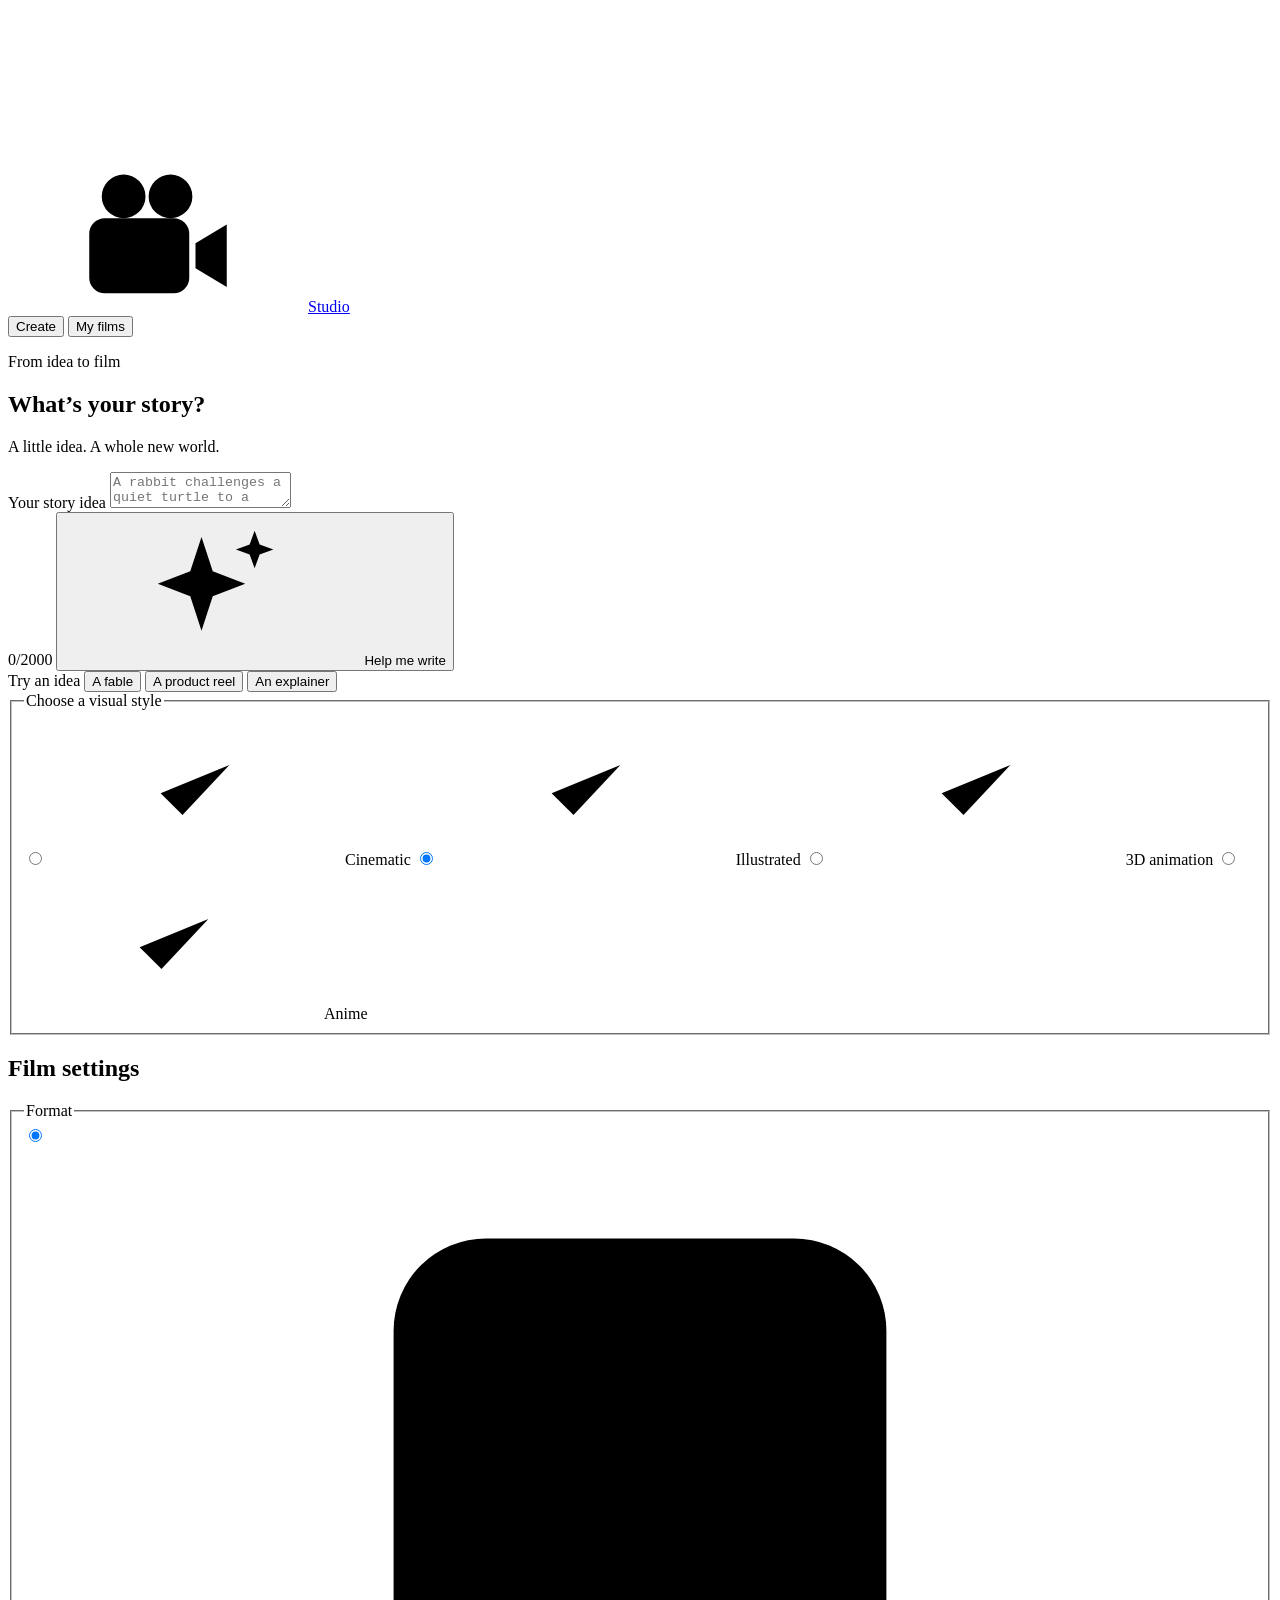
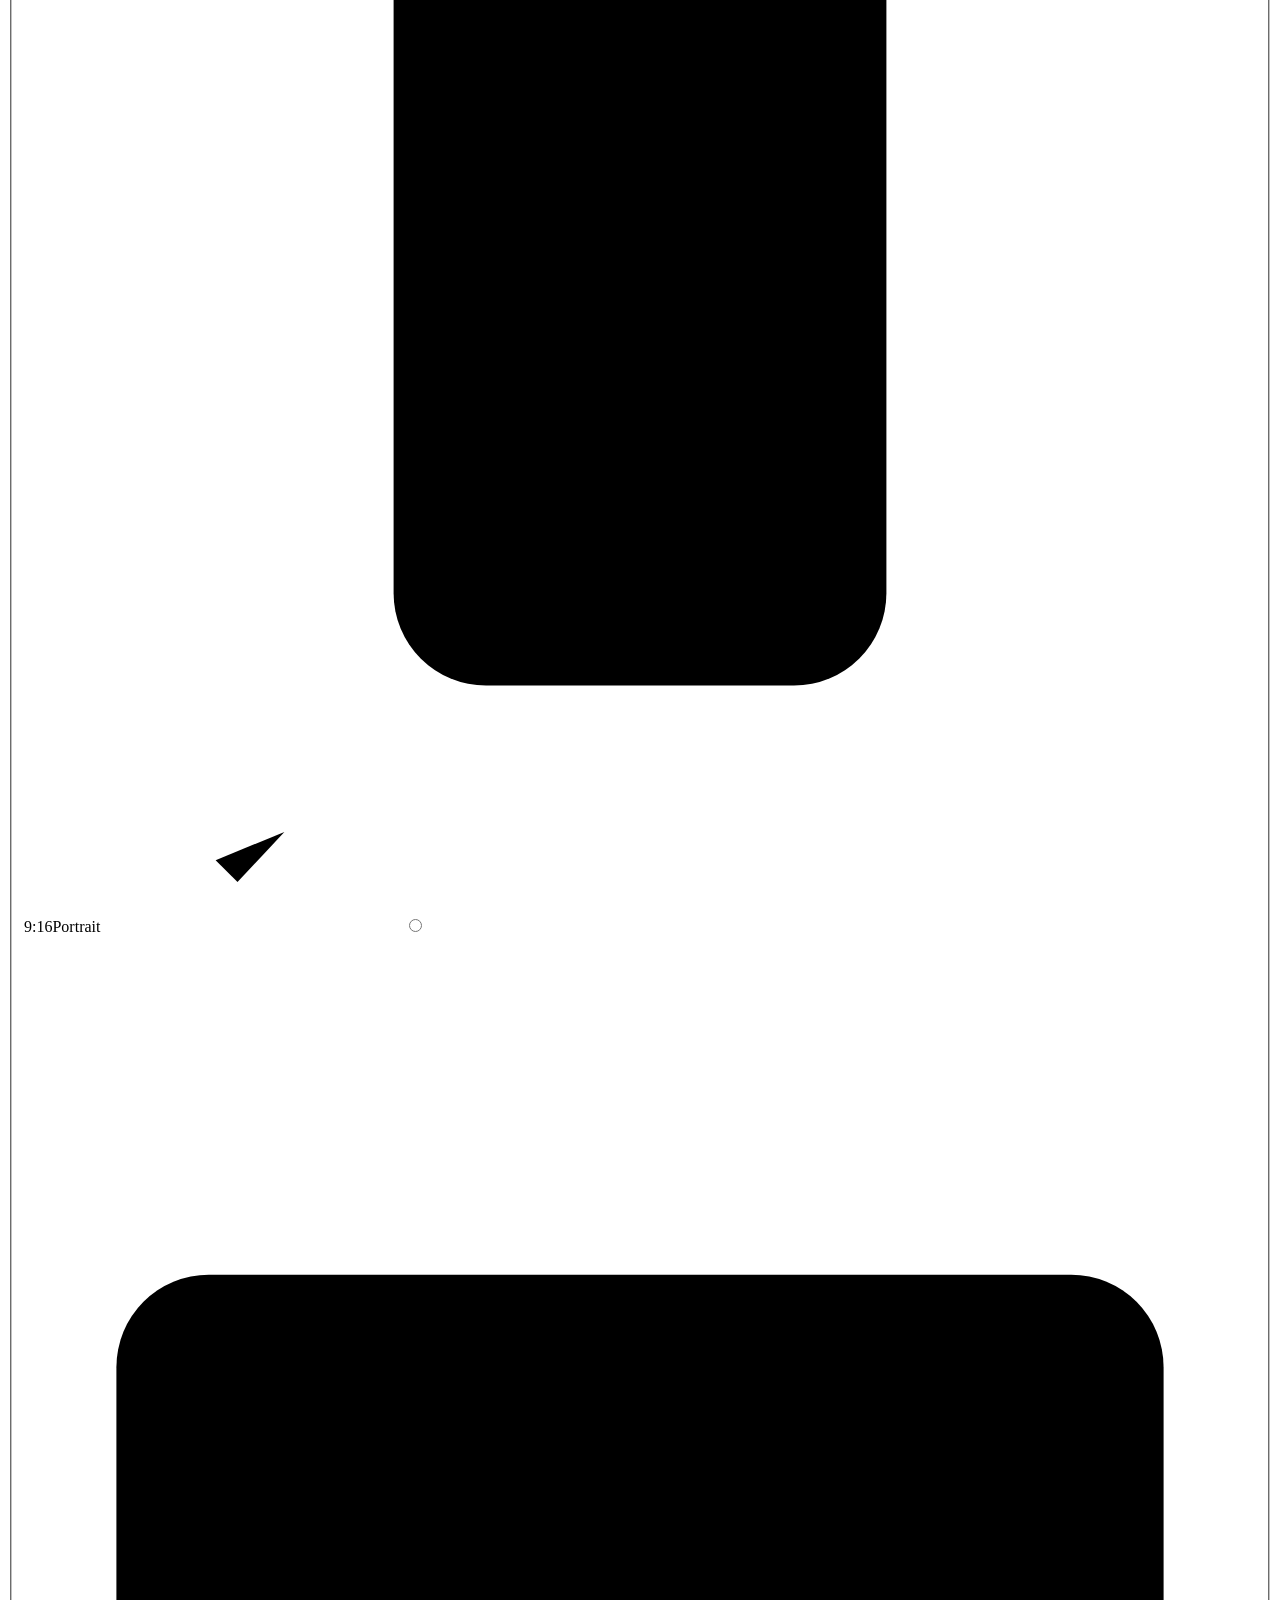
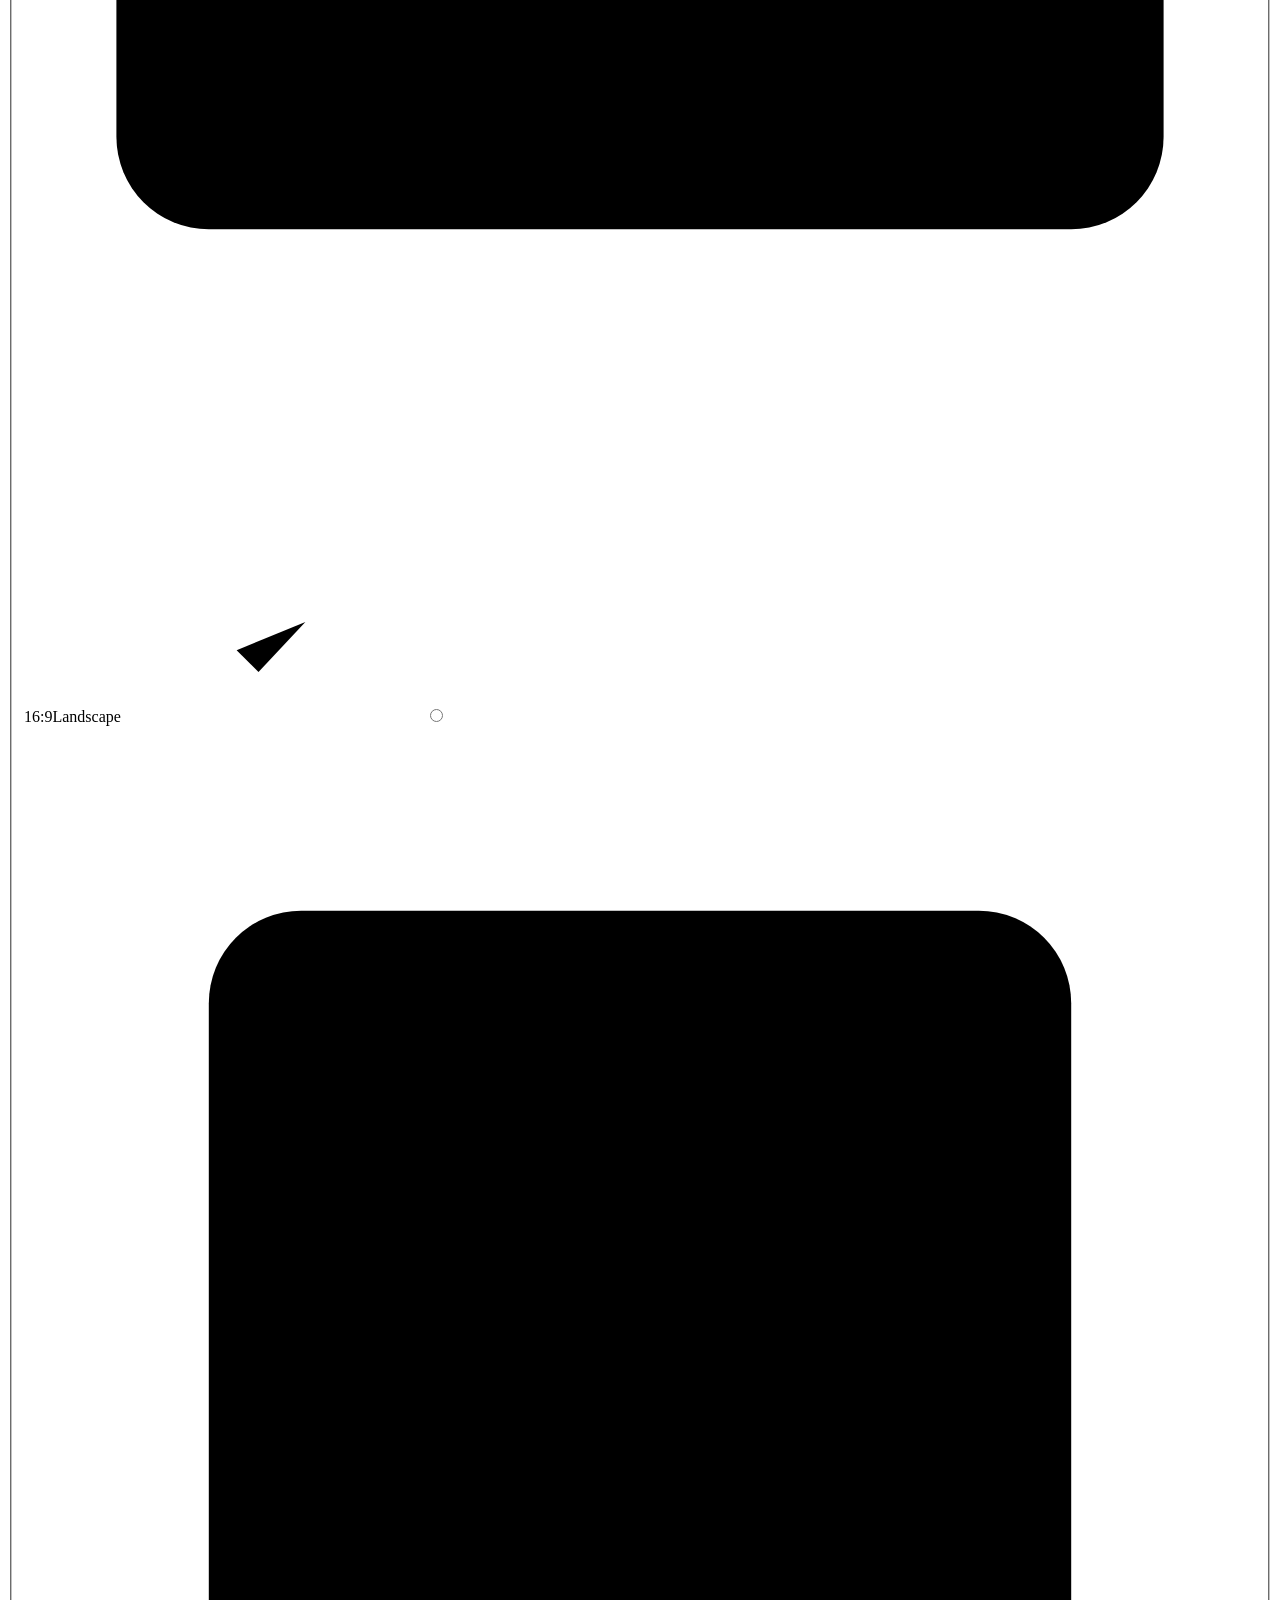
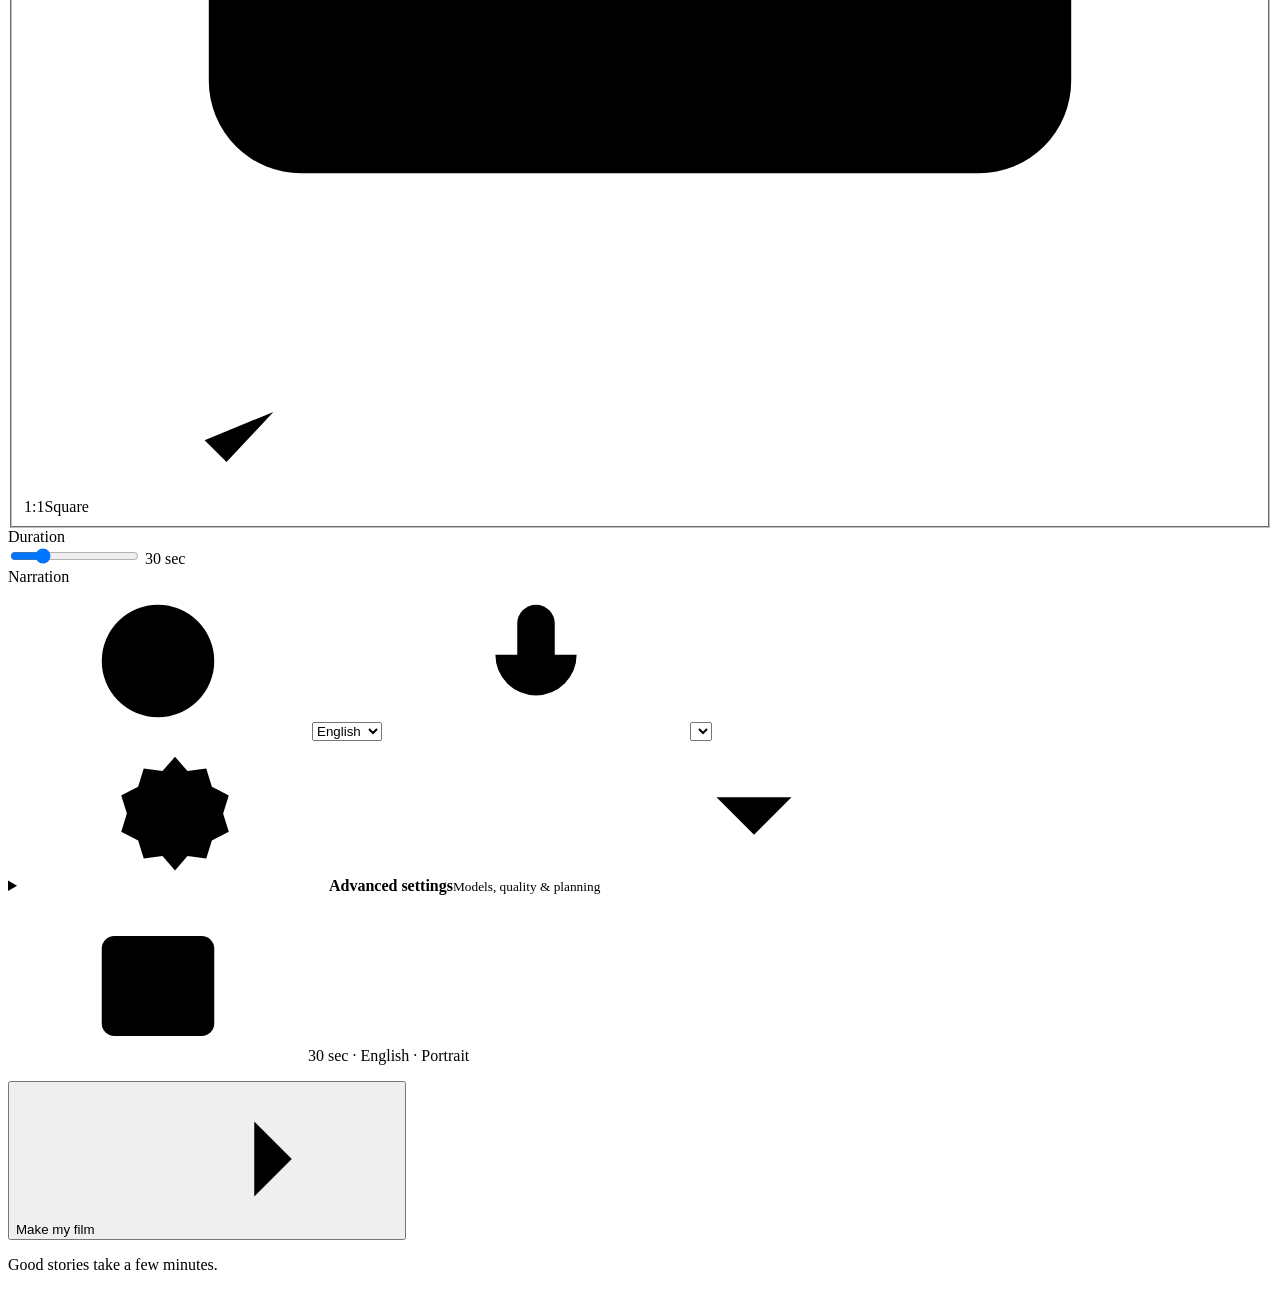
==== commit d60c31d2: "Rebuild studio frontend and add fal.ai/visual-style support - Rewrite frontend/index.html, add studi" ====
--- a/magnifc_video_automation_agent/frontend/index.html
+++ b/magnifc_video_automation_agent/frontend/index.html
@@ -3,1370 +3,219 @@
 <head>
   <meta charset="utf-8">
   <meta name="viewport" content="width=device-width, initial-scale=1">
-  <title>Softframe — Ideas in motion</title>
-  <style>
-    :root {
-      color-scheme: light;
-      --ink: #514463;
-      --muted: #8d819d;
-      --accent: #806ca8;
-    }
-
-    * { box-sizing: border-box; }
-
-    html, body { min-height: 100%; }
-
-    body {
-      margin: 0;
-      min-height: 100svh;
-      display: grid;
-      place-items: center;
-      padding: 24px 0;
-      overflow-x: hidden;
-      color: var(--ink);
-      font-family: Inter, ui-rounded, "SF Pro Rounded", system-ui, -apple-system, sans-serif;
-      background: #fff9fd;
-      isolation: isolate;
-    }
-
-    .aurora {
-      position: fixed;
-      z-index: -2;
-      inset: -30vmax;
-      overflow: hidden;
-      background:
-        radial-gradient(ellipse 34% 29% at 25% 30%, #ffc6e8 0%, transparent 72%),
-        radial-gradient(ellipse 32% 30% at 73% 27%, #bce7ff 0%, transparent 72%),
-        radial-gradient(ellipse 33% 30% at 34% 73%, #fff2a9 0%, transparent 72%),
-        radial-gradient(ellipse 34% 31% at 72% 72%, #d9bfff 0%, transparent 72%);
-      transform: translate3d(0, 0, 0) scale(1.05);
-      animation: auroraDrift 22s ease-in-out infinite alternate;
-      will-change: transform;
-    }
-
-    .grain {
-      position: fixed;
-      z-index: -1;
-      inset: 0;
-      pointer-events: none;
-      opacity: .46;
-      background-image: radial-gradient(circle, rgba(255,255,255,.86) 0 1.25px, transparent 1.5px);
-      background-size: 38px 38px;
-      mask-image: linear-gradient(to bottom, transparent, #000 12%, #000 88%, transparent);
-    }
-
-    .brand {
-      position: fixed;
-      z-index: 5;
-      top: 28px;
-      left: 32px;
-      display: flex;
-      align-items: center;
-      gap: 11px;
-      color: var(--ink);
-      text-decoration: none;
-      user-select: none;
-    }
-
-    .brand-mark {
-      position: relative;
-      width: 38px;
-      height: 38px;
-      display: grid;
-      place-items: center;
-      overflow: hidden;
-      border: 1px solid rgba(255, 255, 255, .88);
-      border-radius: 13px;
-      color: #fff;
-      background: linear-gradient(145deg, #efafd2 2%, #a9bde1 52%, #9c86c3 100%);
-      box-shadow: 0 9px 25px rgba(104, 77, 137, .2), inset 0 1px 1px rgba(255, 255, 255, .5);
-    }
-
-    .brand-mark::after {
-      content: "";
-      position: absolute;
-      width: 25px;
-      height: 25px;
-      top: -13px;
-      right: -10px;
-      border-radius: 50%;
-      background: rgba(255, 244, 185, .8);
-      filter: blur(5px);
-    }
-
-    .brand-mark svg { width: 21px; height: 21px; }
-    .brand-name { display: block; font-size: 17px; font-weight: 780; letter-spacing: -.025em; line-height: 1; }
-    .brand-tagline { display: block; margin-top: 4px; color: rgba(81, 68, 99, .52); font-size: 10px; font-weight: 650; letter-spacing: .105em; text-transform: uppercase; }
-
-    .projects-link {
-      position: fixed;
-      z-index: 5;
-      top: 27px;
-      right: 32px;
-      min-height: 42px;
-      display: inline-flex;
-      align-items: center;
-      gap: 9px;
-      padding: 0 15px 0 13px;
-      border: 1px solid rgba(255, 255, 255, .84);
-      border-radius: 14px;
-      color: rgba(81, 68, 99, .78);
-      font: inherit;
-      font-size: 13px;
-      font-weight: 700;
-      text-transform: capitalize;
-      background: rgba(255, 255, 255, .46);
-      box-shadow: 0 9px 26px rgba(104, 77, 137, .1), inset 0 1px 0 rgba(255, 255, 255, .8);
-      cursor: pointer;
-      transition: transform 160ms ease, background 160ms ease, box-shadow 160ms ease;
-    }
-
-    .projects-link:hover {
-      transform: translateY(-2px);
-      background: rgba(255, 255, 255, .7);
-      box-shadow: 0 12px 30px rgba(104, 77, 137, .15), inset 0 1px 0 #fff;
-    }
-
-    .projects-link:focus-visible { outline: 3px solid rgba(126, 108, 168, .24); outline-offset: 3px; }
-    .projects-link svg { width: 17px; height: 17px; }
-
-    .composer {
-      width: min(720px, calc(100vw - 32px));
-      padding: 10px;
-      border: 1px solid rgba(255, 255, 255, .82);
-      border-radius: 28px;
-      background: rgba(255, 255, 255, .67);
-      box-shadow:
-        0 32px 80px rgba(103, 76, 137, .18),
-        inset 0 1px 0 rgba(255, 255, 255, .88);
-      transition: border-color 180ms ease, box-shadow 180ms ease, transform 180ms ease;
-    }
-
-    .app {
-      width: min(760px, calc(100vw - 32px));
-    }
-
-    .app .composer { width: 100%; }
-
-    .prompt-view {
-      display: grid;
-      gap: 25px;
-    }
-
-    .prompt-view[hidden] { display: none; }
-
-    .hero-copy {
-      max-width: 610px;
-      margin: 0 auto;
-      text-align: center;
-      animation: viewIn 540ms 80ms cubic-bezier(.2,.8,.2,1) both;
-    }
-
-    .hero-kicker {
-      margin: 0 0 10px;
-      color: rgba(94, 75, 119, .58);
-      font-size: 11px;
-      font-weight: 750;
-      letter-spacing: .14em;
-      text-transform: uppercase;
-    }
-
-    .hero-title {
-      margin: 0;
-      color: #493d5a;
-      font-size: clamp(34px, 5vw, 52px);
-      font-weight: 760;
-      line-height: 1.03;
-      letter-spacing: -.048em;
-    }
-
-    .hero-title span {
-      color: #8b78aa;
-      background: linear-gradient(100deg, #b477a1, #788db9 76%);
-      -webkit-background-clip: text;
-      background-clip: text;
-      -webkit-text-fill-color: transparent;
-    }
-
-    .hero-subtitle {
-      margin: 13px 0 0;
-      color: rgba(81, 68, 99, .58);
-      font-size: 15px;
-      line-height: 1.5;
-    }
-
-    .view {
-      animation: viewIn 480ms cubic-bezier(.2,.8,.2,1) both;
-    }
-
-    .view[hidden] { display: none; }
-
-    .composer:focus-within {
-      border-color: rgba(255, 255, 255, .98);
-      box-shadow:
-        0 36px 92px rgba(103, 76, 137, .23),
-        0 0 0 4px rgba(255, 255, 255, .22),
-        inset 0 1px 0 #fff;
-      transform: translateY(-2px);
-    }
-
-    textarea {
-      display: block;
-      width: 100%;
-      min-height: 150px;
-      max-height: min(42vh, 360px);
-      padding: 22px 22px 12px;
-      border: 0;
-      outline: 0;
-      resize: none;
-      overflow-y: auto;
-      color: var(--ink);
-      font: inherit;
-      font-size: clamp(17px, 2vw, 19px);
-      line-height: 1.55;
-      caret-color: var(--accent);
-      background: transparent;
-    }
-
-    textarea::placeholder { color: var(--muted); opacity: .82; }
-
-    .composer-controls {
-      display: flex;
-      align-items: center;
-      gap: 8px;
-      padding: 0 7px 7px;
-    }
-
-    .field {
-      min-width: 0;
-    }
-
-    .field span {
-      position: absolute;
-      width: 1px;
-      height: 1px;
-      overflow: hidden;
-      clip: rect(0 0 0 0);
-    }
-
-    .field input,
-    .field select {
-      height: 42px;
-      border: 1px solid rgba(255, 255, 255, .76);
-      border-radius: 14px;
-      outline: 0;
-      padding: 0 36px 0 14px;
-      color: var(--ink);
-      font: inherit;
-      font-size: 15px;
-      background: rgba(255, 255, 255, .48);
-      box-shadow: inset 0 1px 0 rgba(255, 255, 255, .82);
-    }
-
-    .field select {
-      appearance: none;
-      background-image:
-        linear-gradient(45deg, transparent 50%, rgba(81, 68, 99, .68) 50%),
-        linear-gradient(135deg, rgba(81, 68, 99, .68) 50%, transparent 50%);
-      background-position: calc(100% - 18px) 18px, calc(100% - 12px) 18px;
-      background-size: 6px 6px, 6px 6px;
-      background-repeat: no-repeat;
-    }
-
-    .field input {
-      width: 150px;
-      padding-right: 14px;
-    }
-
-    .duration-field { display: flex; align-items: center; gap: 8px; font-size: 13px; font-weight: 700; }
-    .duration-field input { width: 82px; padding-inline: 8px; text-align: center; }
-    .duration-field small { color: var(--muted); font-size: 12px; font-weight: 600; }
-
-    .field select {
-      width: 128px;
-    }
-
-    .field input:focus,
-    .field select:focus {
-      border-color: rgba(128, 108, 168, .34);
-      background: rgba(255, 255, 255, .78);
-    }
-
-    .send {
-      width: 42px;
-      height: 42px;
-      display: grid;
-      place-items: center;
-      flex: 0 0 auto;
-      border: 1px solid rgba(255, 255, 255, .8);
-      border-radius: 15px;
-      color: #fff;
-      background: linear-gradient(135deg, #ad8fc8, #7d83ba);
-      box-shadow: 0 8px 22px rgba(108, 82, 145, .25);
-      cursor: pointer;
-      transition: transform 160ms ease, box-shadow 160ms ease, opacity 160ms ease;
-    }
-
-    .send:hover { transform: translateY(-2px); box-shadow: 0 11px 26px rgba(108, 82, 145, .32); }
-    .send:active { transform: translateY(0) scale(.96); }
-    .send:focus-visible { outline: 3px solid rgba(126, 108, 168, .28); outline-offset: 3px; }
-    .send:disabled { opacity: .42; cursor: default; transform: none; box-shadow: none; }
-    .send svg { width: 19px; height: 19px; }
-
-    .mic { width: 42px; height: 42px; display: grid; place-items: center; flex: 0 0 auto; margin-left: auto; border: 1px solid rgba(255,255,255,.8); border-radius: 15px; color: var(--ink); background: rgba(255,255,255,.55); cursor: pointer; }
-    .mic.recording { color: #fff; background: #c77991; animation: mic-pulse 1.1s infinite; }
-    .mic:focus-visible { outline: 3px solid rgba(126,108,168,.28); outline-offset: 3px; }
-    .mic svg { width: 19px; height: 19px; }
-    @keyframes mic-pulse { 50% { box-shadow: 0 0 0 7px rgba(199,121,145,.18); } }
-
-    .progress-card,
-    .review-card,
-    .result-card {
-      width: 100%;
-      border: 1px solid rgba(255, 255, 255, .82);
-      border-radius: 30px;
-      background: rgba(255, 255, 255, .72);
-      box-shadow: 0 32px 90px rgba(103, 76, 137, .19), inset 0 1px 0 #fff;
-    }
-
-    .progress-card { padding: clamp(26px, 5vw, 46px); }
-
-    .review-card { padding: clamp(26px, 5vw, 46px); }
-
-    .review-copy { margin: 10px 0 20px; color: var(--muted); font-size: 14px; }
-
-    .review-label {
-      display: block;
-      margin: 14px 0 7px;
-      font-size: 12px;
-      font-weight: 750;
-    }
-
-    .story-editor,
-    .review-note {
-      width: 100%;
-      border: 1px solid rgba(111, 91, 138, .16);
-      border-radius: 15px;
-      outline: 0;
-      color: var(--ink);
-      font: inherit;
-      background: rgba(255, 255, 255, .7);
-    }
-
-    .story-editor {
-      min-height: 240px;
-      max-height: 45vh;
-      padding: 16px;
-      resize: vertical;
-      font-size: 15px;
-    }
-
-    .review-note { height: 42px; padding: 0 13px; }
-
-    .story-editor:focus,
-    .review-note:focus { border-color: rgba(128, 108, 168, .4); background: #fff; }
-
-    .review-error { min-height: 20px; margin: 10px 0; color: #a14f6f; font-size: 13px; }
-    .review-error.info { color: var(--muted); }
-    .review-error.success { color: #527f69; }
-
-    .review-actions,
-    .storyboard-review-actions { display: flex; justify-content: flex-end; gap: 8px; flex-wrap: wrap; }
-
-    .storyboard-list { display: grid; gap: 10px; max-height: 48vh; margin: 20px 0; overflow-y: auto; }
-
-    .scene-card {
-      padding: 15px;
-      border: 1px solid rgba(111, 91, 138, .13);
-      border-radius: 15px;
-      background: rgba(255, 255, 255, .62);
-    }
-
-    .scene-card h2 { margin: 0 0 8px; font-size: 15px; }
-    .scene-card p { margin: 5px 0 0; color: var(--muted); font-size: 13px; line-height: 1.45; }
-    .scene-card strong { color: var(--ink); }
-
-    .mood-board {
-      width: 100%;
-      max-height: 320px;
-      display: block;
-      border-radius: 18px;
-      object-fit: cover;
-      background: rgba(111, 91, 138, .08);
-    }
-
-    .reference-grid { display: grid; grid-template-columns: repeat(2, minmax(0, 1fr)); gap: 14px; margin: 20px 0; }
-    .reference-grid figure { margin: 0; }
-    .reference-grid figcaption { margin-bottom: 7px; font-size: 12px; font-weight: 750; }
-    .reference-grid img { width: 100%; aspect-ratio: 1; border-radius: 18px; object-fit: cover; background: rgba(111, 91, 138, .08); }
-
-    .visual-grid { display: grid; grid-template-columns: repeat(2, minmax(0, 1fr)); gap: 16px; margin: 20px 0; }
-    .visual-scene { overflow: hidden; padding: 0; }
-    .visual-scene img { width: 100%; aspect-ratio: 16 / 9; display: block; object-fit: contain; background: rgba(111, 91, 138, .08); }
-    .visual-scene-copy { padding: 13px; }
-    .visual-scene .review-note { margin-top: 10px; }
-    .visual-scene-meta { display: grid; gap: 4px; margin-top: 9px; }
-    .visual-scene-meta p { margin: 0; }
-    @media (max-width: 620px) { .visual-grid { grid-template-columns: 1fr; } }
-
-    .artifact-summary { display: grid; gap: 8px; padding: 12px 14px 2px; }
-    .artifact-summary details { padding: 10px 12px; border-radius: 13px; background: rgba(255, 255, 255, .55); }
-    .artifact-summary summary { cursor: pointer; font-size: 13px; font-weight: 750; }
-    .artifact-story { color: var(--muted); font-size: 13px; line-height: 1.5; }
-    .bible-copy { display: grid; gap: 7px; margin: 12px 0 18px; color: var(--muted); font-size: 13px; line-height: 1.45; }
-    .artifact-summary .storyboard-list { max-height: none; margin: 10px 0 0; }
-
-    .eyebrow {
-      margin: 0 0 10px;
-      color: var(--accent);
-      font-size: 12px;
-      font-weight: 750;
-      letter-spacing: .13em;
-      text-transform: uppercase;
-    }
-
-    h1 {
-      margin: 0;
-      color: #493d5a;
-      font-size: clamp(26px, 5vw, 38px);
-      line-height: 1.13;
-      letter-spacing: -.035em;
-    }
-
-    .status-copy {
-      min-height: 25px;
-      margin: 12px 0 28px;
-      color: var(--muted);
-      font-size: 15px;
-    }
-
-    .progress-track {
-      height: 7px;
-      margin-bottom: 28px;
-      overflow: hidden;
-      border-radius: 99px;
-      background: rgba(116, 93, 143, .1);
-    }
-
-    .progress-fill {
-      width: 8%;
-      height: 100%;
-      border-radius: inherit;
-      background: linear-gradient(90deg, #f0a8cf, #9fbde5, #b29bd7);
-      transition: width 900ms cubic-bezier(.2,.8,.2,1);
-    }
-
-    .stages {
-      display: grid;
-      gap: 8px;
-      margin: 0;
-      padding: 0;
-      list-style: none;
-    }
-
-    .stage {
-      display: grid;
-      grid-template-columns: 32px 1fr auto;
-      align-items: center;
-      gap: 12px;
-      min-height: 48px;
-      padding: 7px 10px;
-      border-radius: 15px;
-      color: rgba(81, 68, 99, .45);
-      transition: color 300ms ease, background 300ms ease;
-    }
-
-    .stage-icon {
-      width: 27px;
-      height: 27px;
-      display: grid;
-      place-items: center;
-      border: 1px solid rgba(117, 98, 144, .14);
-      border-radius: 50%;
-      font-size: 12px;
-      font-weight: 800;
-    }
-
-    .stage.active {
-      color: var(--ink);
-      background: rgba(255, 255, 255, .62);
-    }
-
-    .stage.active .stage-icon {
-      border-color: transparent;
-      color: #fff;
-      background: linear-gradient(135deg, #d99dc5, #8e8bc4);
-      box-shadow: 0 0 0 5px rgba(176, 145, 198, .12);
-      animation: breathe 1.3s ease-in-out infinite;
-    }
-
-    .stage.done { color: rgba(81, 68, 99, .72); }
-    .stage.done .stage-icon { border-color: transparent; color: #fff; background: #a99ac1; }
-    .stage-state { font-size: 11px; }
-
-    .result-card { padding: 10px; }
-
-    .video-wrap {
-      position: relative;
-      overflow: hidden;
-      aspect-ratio: 16 / 9;
-      border-radius: 22px;
-      background: #231f2b;
-    }
-
-    video { width: 100%; height: 100%; display: block; object-fit: cover; }
-
-    .result-info {
-      display: flex;
-      align-items: center;
-      justify-content: space-between;
-      gap: 22px;
-      padding: 20px 14px 12px;
-    }
-
-    .result-title { margin: 0 0 5px; font-size: 20px; letter-spacing: -.02em; }
-    .result-subtitle { margin: 0; color: var(--muted); font-size: 13px; }
-
-    .actions { display: flex; align-items: center; gap: 8px; flex-wrap: wrap; justify-content: flex-end; }
-
-    .action {
-      min-height: 40px;
-      padding: 0 15px;
-      border: 1px solid rgba(111, 91, 138, .13);
-      border-radius: 13px;
-      color: var(--ink);
-      font: inherit;
-      font-size: 13px;
-      font-weight: 680;
-      text-decoration: none;
-      background: rgba(255, 255, 255, .7);
-      cursor: pointer;
-      transition: transform 160ms ease, background 160ms ease;
-    }
-
-    .action:hover { transform: translateY(-1px); background: #fff; }
-    .action.primary { border-color: transparent; color: #fff; background: linear-gradient(135deg, #a98cc4, #7d83ba); }
-    .action:disabled { opacity: .5; cursor: wait; transform: none; }
-
-    @keyframes viewIn {
-      from { opacity: 0; transform: translateY(12px) scale(.985); }
-      to { opacity: 1; transform: translateY(0) scale(1); }
-    }
-
-    @keyframes breathe {
-      50% { transform: scale(.88); box-shadow: 0 0 0 9px rgba(176, 145, 198, .06); }
-    }
-
-    @keyframes auroraDrift {
-      0%   { transform: translate3d(-2.5%, -1.5%, 0) scale(1.05) rotate(-1deg); }
-      50%  { transform: translate3d(1.5%, 2%, 0) scale(1.08) rotate(1deg); }
-      100% { transform: translate3d(3%, -1%, 0) scale(1.06) rotate(-.5deg); }
-    }
-
-    @media (prefers-reduced-motion: reduce) {
-      .aurora { animation: none; }
-      .composer, .send { transition: none; }
-      .view, .stage.active .stage-icon { animation: none; }
-    }
-
-    @media (max-width: 520px) {
-      body { padding-top: 92px; }
-      .brand { top: 22px; left: 16px; transform: none; }
-      .brand-tagline { display: none; }
-      .projects-link { top: 20px; right: 16px; padding-inline: 12px; }
-      .projects-link .more-label { display: none; }
-      .composer { border-radius: 23px; }
-      textarea { min-height: 130px; padding: 18px 17px 8px; }
-      .composer-controls { flex-wrap: wrap; }
-      .field { flex: 1 1 calc(50% - 8px); }
-      .field input,
-      .field select { width: 100%; }
-      .send { margin-left: auto; }
-      .prompt-view { gap: 20px; }
-      .hero-title { font-size: 35px; }
-      .hero-subtitle { font-size: 14px; }
-      .result-info { align-items: flex-start; flex-direction: column; }
-      .actions { width: 100%; justify-content: flex-start; }
-      .review-actions,
-      .storyboard-review-actions { justify-content: flex-start; }
-      .reference-grid { grid-template-columns: 1fr; }
-    }
-  </style>
+  <meta name="theme-color" content="#f7f6f2">
+  <meta name="description" content="Turn an idea into a narrated short film.">
+  <title>Studio</title>
+  <link rel="icon" href="data:image/svg+xml,%3Csvg xmlns='http://www.w3.org/2000/svg' viewBox='0 0 40 40'%3E%3Crect width='40' height='40' rx='10' fill='%231d6ef2'/%3E%3Cpath d='M15 11v18l14-9z' fill='%23fff'/%3E%3C/svg%3E">
+  <link rel="preconnect" href="https://fonts.googleapis.com">
+  <link rel="preconnect" href="https://fonts.gstatic.com" crossorigin>
+  <link rel="stylesheet" href="https://fonts.googleapis.com/css2?family=DM+Sans:opsz,wght@9..40,400..700&family=Source+Serif+4:opsz,wght@8..60,600..700&display=swap">
+  <link rel="stylesheet" href="/static/studio.css">
+  <script type="module" src="/static/studio.js"></script>
 </head>
 <body>
-  <div class="aurora" aria-hidden="true"></div>
-  <div class="grain" aria-hidden="true"></div>
-
-  <a class="brand" href="." aria-label="Softframe home">
-    <span class="brand-mark" aria-hidden="true">
-      <svg viewBox="0 0 24 24" fill="none">
-        <path d="M7.2 5.8h7.1a3.9 3.9 0 0 1 3.9 3.9v4.6a3.9 3.9 0 0 1-3.9 3.9H9.7a3.9 3.9 0 0 1-3.9-3.9V8.7" stroke="currentColor" stroke-width="1.8" stroke-linecap="round"/>
-        <path d="m10.3 9.1 4.7 2.9-4.7 2.9V9.1Z" fill="currentColor"/>
-        <path d="M5.5 3.8v3.4M3.8 5.5h3.4" stroke="currentColor" stroke-width="1.6" stroke-linecap="round"/>
-      </svg>
-    </span>
-    <span>
-      <span class="brand-name">Softframe</span>
-      <span class="brand-tagline">Ideas in motion</span>
-    </span>
-  </a>
-
-  <button class="projects-link" type="button" aria-label="View more projects">
-    <svg viewBox="0 0 24 24" fill="none" aria-hidden="true">
-      <rect x="4" y="4" width="6" height="6" rx="1.5" stroke="currentColor" stroke-width="1.7"/>
-      <rect x="14" y="4" width="6" height="6" rx="1.5" stroke="currentColor" stroke-width="1.7"/>
-      <rect x="4" y="14" width="6" height="6" rx="1.5" stroke="currentColor" stroke-width="1.7"/>
-      <rect x="14" y="14" width="6" height="6" rx="1.5" stroke="currentColor" stroke-width="1.7"/>
-    </svg>
-    <span><span class="more-label">More </span>projects</span>
-  </button>
-
-  <main class="app">
-    <section class="prompt-view view" id="promptView">
-      <header class="hero-copy">
-        <p class="hero-kicker">AI-powered filmmaking</p>
-        <p class="hero-title">Imagine it. <span>Watch it move.</span></p>
-        <p class="hero-subtitle">Describe a moment, a mood, or an entire world. Softframe turns it into a finished film.</p>
-      </header>
-
-      <form class="composer" id="composer">
-        <textarea id="message" aria-label="Describe your video" placeholder="Describe the story, characters, mood, and visual style…" rows="1"></textarea>
-        <div class="composer-controls">
-          <label class="field duration-field">
-            <b>Duration</b>
-            <input id="duration" type="number" min="5" max="120" step="1" value="30" required aria-label="Duration in seconds" title="Duration in seconds (5–120)">
-            <small>seconds</small>
-          </label>
-          <label class="field">
-            <span>Language</span>
-            <select id="language">
-              <option>English</option>
-              <option>Hindi</option>
-              <option>Hinglish</option>
-            </select>
-          </label>
-          <label class="field">
-            <span>Aspect ratio</span>
-            <select id="aspectRatio" aria-label="Video aspect ratio">
-              <option value="9:16">9:16</option>
-              <option value="16:9">16:9</option>
-              <option value="1:1">1:1</option>
-            </select>
-          </label>
-          <label class="field">
-            <span>Output quality</span>
-            <select id="videoQuality" aria-label="Video output quality">
-              <option value="standard">Standard</option>
-              <option value="high">High</option>
-            </select>
-          </label>
-          <label class="field">
-            <span>QA mode</span>
-            <select id="qualityMode" aria-label="Video quality mode" title="Refined mode generates alternate clips">
-              <option value="standard">Standard</option>
-              <option value="refine">Refined</option>
-            </select>
-          </label>
-          <button class="mic" id="micButton" type="button" aria-label="Speak your video idea" title="Speak your video idea">
-            <svg viewBox="0 0 24 24" fill="none" aria-hidden="true"><rect x="9" y="3" width="6" height="12" rx="3" stroke="currentColor" stroke-width="1.8"/><path d="M5 11a7 7 0 0 0 14 0M12 18v3M8 21h8" stroke="currentColor" stroke-width="1.8" stroke-linecap="round"/></svg>
-          </button>
-          <button class="send" type="submit" aria-label="Create video" disabled>
-            <svg viewBox="0 0 24 24" fill="none" aria-hidden="true">
-              <path d="M5 12h14M13 6l6 6-6 6" stroke="currentColor" stroke-width="2" stroke-linecap="round" stroke-linejoin="round"/>
-            </svg>
-          </button>
+  <svg class="icon-sprite" xmlns="http://www.w3.org/2000/svg" aria-hidden="true">
+    <symbol id="i-camera" viewBox="0 0 24 24"><circle cx="6.5" cy="5.5" r="3.5"/><circle cx="14" cy="5.5" r="3.5"/><rect x="1" y="9" width="16" height="12" rx="2.5"/><path d="m18 13 5-3v10l-5-3z"/></symbol>
+    <symbol id="i-spark" viewBox="0 0 24 24"><path d="M10 3.5 11.8 9 17 11l-5.2 2L10 18.5 8.2 13 3 11l5.2-2z"/><path d="M18.5 2.5 19.3 4.7 21.5 5.5l-2.2.8-.8 2.2-.8-2.2-2.2-.8 2.2-.8z"/></symbol>
+    <symbol id="i-globe" viewBox="0 0 24 24"><circle cx="12" cy="12" r="9"/><path d="M3 12h18M12 3c2.5 2.6 3.8 5.6 3.8 9s-1.3 6.4-3.8 9c-2.5-2.6-3.8-5.6-3.8-9S9.5 5.6 12 3Z"/></symbol>
+    <symbol id="i-mic" viewBox="0 0 24 24"><rect x="9" y="3" width="6" height="11" rx="3"/><path d="M5.5 11a6.5 6.5 0 0 0 13 0M12 17.5V21"/></symbol>
+    <symbol id="i-gear" viewBox="0 0 24 24"><circle cx="12" cy="12" r="3"/><path d="M12 2.5l2 2.3 3-.4.9 2.9 2.7 1.4-.9 2.9.9 2.9-2.7 1.4-.9 2.9-3-.4-2 2.3-2-2.3-3 .4-.9-2.9-2.7-1.4.9-2.9-.9-2.9 2.7-1.4.9-2.9 3 .4z"/></symbol>
+    <symbol id="i-chevron" viewBox="0 0 24 24"><path d="m6 9 6 6 6-6"/></symbol>
+    <symbol id="i-film" viewBox="0 0 24 24"><rect x="3" y="4" width="18" height="16" rx="2"/><path d="M7 4v16M17 4v16M3 9h4M3 15h4M17 9h4M17 15h4"/></symbol>
+    <symbol id="i-arrow" viewBox="0 0 24 24"><path d="M5 12h14m-6-6 6 6-6 6"/></symbol>
+    <symbol id="i-check" viewBox="0 0 24 24"><path d="m6.5 12.5 3.5 3.5 7.5-8"/></symbol>
+  </svg>
+
+  <header class="topbar">
+    <a class="brand" href="/" aria-label="Studio home"><svg class="brand-icon"><use href="#i-camera"/></svg>Studio</a>
+    <nav class="tabs" aria-label="Views">
+      <button class="tab is-active" type="button" data-view="create" aria-current="page">Create</button>
+      <button class="tab" type="button" data-view="films">My films</button>
+    </nav>
+    <span aria-hidden="true"></span>
+  </header>
+
+  <main class="main">
+    <!-- Create -->
+    <section class="view" id="createView" aria-label="Create a film">
+      <form class="compose" id="composeForm" novalidate>
+        <div class="story-col">
+          <p class="eyebrow">From idea to film</p>
+          <h1 class="headline">What’s your story?</h1>
+          <p class="subhead">A little idea. A whole new world.</p>
+
+          <div class="story-box">
+            <label class="visually-hidden" for="topic">Your story idea</label>
+            <textarea id="topic" name="topic" maxlength="2000" required placeholder="A rabbit challenges a quiet turtle to a race through the forest. Slow and steady wins the day."></textarea>
+            <div class="story-foot">
+              <span id="charCount">0/2000</span>
+              <button class="link-button" type="button" id="helpWrite"><svg class="icon"><use href="#i-spark"/></svg>Help me write</button>
+            </div>
+          </div>
+          <p class="field-error" id="topicError" role="alert" hidden></p>
+
+          <div class="ideas">
+            <span class="ideas-label">Try an idea</span>
+            <button type="button" class="chip" data-starter="fable">A fable</button>
+            <button type="button" class="chip" data-starter="product">A product reel</button>
+            <button type="button" class="chip" data-starter="explainer">An explainer</button>
+          </div>
+
+          <fieldset class="styles-field">
+            <legend class="block-title">Choose a visual style</legend>
+            <div class="styles">
+              <label class="style-card"><input type="radio" name="visual_style" value="cinematic"><span class="style-img"><img src="/static/styles/cinematic.jpg" alt=""><span class="badge"><svg><use href="#i-check"/></svg></span></span><span class="style-name">Cinematic</span></label>
+              <label class="style-card"><input type="radio" name="visual_style" value="illustrated" checked><span class="style-img"><img src="/static/styles/illustrated.jpg" alt=""><span class="badge"><svg><use href="#i-check"/></svg></span></span><span class="style-name">Illustrated</span></label>
+              <label class="style-card"><input type="radio" name="visual_style" value="3d_animation"><span class="style-img"><img src="/static/styles/3d_animation.jpg" alt=""><span class="badge"><svg><use href="#i-check"/></svg></span></span><span class="style-name">3D animation</span></label>
+              <label class="style-card"><input type="radio" name="visual_style" value="anime"><span class="style-img"><img src="/static/styles/anime.jpg" alt=""><span class="badge"><svg><use href="#i-check"/></svg></span></span><span class="style-name">Anime</span></label>
+            </div>
+          </fieldset>
         </div>
+
+        <aside class="settings" aria-labelledby="settingsTitle">
+          <h2 class="settings-title" id="settingsTitle">Film settings</h2>
+
+          <fieldset class="setting">
+            <legend class="setting-label">Format</legend>
+            <div class="formats">
+              <label class="format"><input type="radio" name="aspect_ratio" value="9:16" checked><span class="format-body"><svg class="format-icon" viewBox="0 0 40 40"><rect x="12" y="3" width="16" height="34" rx="3"/></svg><span class="format-ratio">9:16</span><span class="format-name">Portrait</span><span class="badge"><svg><use href="#i-check"/></svg></span></span></label>
+              <label class="format"><input type="radio" name="aspect_ratio" value="16:9"><span class="format-body"><svg class="format-icon" viewBox="0 0 40 40"><rect x="3" y="11" width="34" height="18" rx="3"/></svg><span class="format-ratio">16:9</span><span class="format-name">Landscape</span><span class="badge"><svg><use href="#i-check"/></svg></span></span></label>
+              <label class="format"><input type="radio" name="aspect_ratio" value="1:1"><span class="format-body"><svg class="format-icon" viewBox="0 0 40 40"><rect x="6" y="6" width="28" height="28" rx="3"/></svg><span class="format-ratio">1:1</span><span class="format-name">Square</span><span class="badge"><svg><use href="#i-check"/></svg></span></span></label>
+            </div>
+          </fieldset>
+
+          <div class="setting">
+            <label class="setting-label" for="duration">Duration</label>
+            <div class="range-row">
+              <input type="range" id="duration" name="duration" min="5" max="120" step="5" value="30">
+              <output for="duration" id="durationOut">30 sec</output>
+            </div>
+          </div>
+
+          <div class="setting">
+            <span class="setting-label">Narration</span>
+            <div class="select-pair">
+              <span class="select"><svg class="icon"><use href="#i-globe"/></svg>
+                <select id="language" name="language" aria-label="Narration language"><option>English</option><option>Hindi</option><option>Hinglish</option></select>
+              </span>
+              <span class="select"><svg class="icon"><use href="#i-mic"/></svg>
+                <select id="narrationModel" name="narration_model" aria-label="Narration voice model"></select>
+              </span>
+            </div>
+          </div>
+
+          <details class="advanced" id="advanced">
+            <summary>
+              <svg class="icon gear"><use href="#i-gear"/></svg>
+              <span><strong>Advanced settings</strong><small>Models, quality &amp; planning</small></span>
+              <svg class="icon chevron"><use href="#i-chevron"/></svg>
+            </summary>
+            <div class="advanced-body">
+              <div class="adv-row"><span>Platform</span>
+                <div class="segmented" role="radiogroup" aria-label="Generation platform">
+                  <label><input type="radio" name="image_provider" value="magnific" checked><span>Magnific</span></label>
+                  <label><input type="radio" name="image_provider" value="fal"><span>fal.ai</span></label>
+                </div>
+              </div>
+              <div class="adv-row"><span>Picture</span>
+                <div class="segmented" role="radiogroup" aria-label="Picture quality">
+                  <label><input type="radio" name="video_quality" value="standard" checked><span>Standard</span></label>
+                  <label><input type="radio" name="video_quality" value="high"><span>High</span></label>
+                </div>
+              </div>
+              <div class="adv-row"><span>Planning</span>
+                <div class="segmented" role="radiogroup" aria-label="Planning depth">
+                  <label><input type="radio" name="quality_mode" value="standard" checked><span>Standard</span></label>
+                  <label><input type="radio" name="quality_mode" value="refine"><span>Extra polish</span></label>
+                </div>
+              </div>
+              <div class="adv-row"><label for="imageModel">Images</label><span class="select plain"><select id="imageModel" name="image_model"></select></span></div>
+              <div class="adv-row"><label for="videoModel">Motion</label><span class="select plain"><select id="videoModel" name="video_model"></select></span></div>
+              <p class="adv-note" id="pricingNote"></p>
+            </div>
+          </details>
+
+          <p class="summary"><svg class="icon"><use href="#i-film"/></svg><span id="summary">30 sec · English · Portrait</span></p>
+          <button class="primary-button" type="submit" id="submitButton">Make my film <svg class="icon"><use href="#i-arrow"/></svg></button>
+          <p class="caption">Good stories take a few minutes.</p>
+        </aside>
       </form>
-    </section>
-
-    <section class="review-card view" id="reviewView" hidden>
-      <p class="eyebrow">Story review</p>
-      <h1>Review before production</h1>
-      <p class="review-copy">Approve the draft, edit it directly, or ask for a new version.</p>
-      <label class="review-label" for="storyEditor">Story</label>
-      <textarea class="story-editor" id="storyEditor" aria-label="Story draft"></textarea>
-      <p class="review-copy" id="storyGenre" aria-live="polite"></p>
-      <label class="review-label" for="reviewNote">Regeneration note</label>
-      <input class="review-note" id="reviewNote" placeholder="For example: make it warmer and shorter">
-      <p class="review-error" id="reviewError" aria-live="polite" hidden></p>
-      <div class="review-actions">
-        <button class="action" id="regenerateStory" type="button">Regenerate</button>
-        <button class="action" id="saveStory" type="button">Use edited story</button>
-        <button class="action primary" id="approveStory" type="button">Approve and continue</button>
-      </div>
-    </section>
-
-    <section class="review-card view" id="referenceReviewView" hidden>
-      <p class="eyebrow">Reference package review</p>
-      <h1>Lock the film's visual identity</h1>
-      <p class="review-copy">Confirm the recurring characters, wardrobe, palette, locations, and lighting before the Director plans any shots.</p>
-      <div class="reference-grid">
-        <figure>
-          <figcaption>Combined character board</figcaption>
-          <img id="characterBoard" alt="Generated combined character reference board">
-        </figure>
-        <figure>
-          <figcaption>Mood board</figcaption>
-          <img id="referenceMoodBoard" alt="Generated cinematic mood board">
-        </figure>
-      </div>
-      <div class="bible-copy" id="productionBible"></div>
-      <label class="review-label" for="referenceNote">Reference feedback</label>
-      <input class="review-note" id="referenceNote" placeholder="For example: keep Mira's red coat and use colder moonlight">
-      <p class="review-error" id="referenceError" aria-live="polite" hidden></p>
-      <div class="storyboard-review-actions reference-review-actions">
-        <button class="action" id="regenerateReference" type="button">Regenerate package</button>
-        <button class="action primary" id="approveReference" type="button">Approve references</button>
-      </div>
-    </section>
-
-    <section class="review-card view" id="storyboardReviewView" hidden>
-      <p class="eyebrow">Director plan review</p>
-      <h1>Review every cinematic shot</h1>
-      <p class="review-copy">Shots are grouped into story scenes. Add feedback only to shots that should change; timing and all other shots stay fixed.</p>
-      <p class="review-error success" id="countAdjustment" aria-live="polite" hidden></p>
-      <div class="storyboard-list" id="storyboardList"></div>
-      <p class="review-error" id="storyboardError" aria-live="polite" hidden></p>
-      <div class="storyboard-review-actions">
-        <button class="action" id="regenerateStoryboard" type="button">Regenerate selected shots</button>
-        <button class="action primary" id="approveStoryboard" type="button">Approve shot plan</button>
-      </div>
-    </section>
-
-    <section class="review-card view" id="visualStoryboardReviewView" hidden>
-      <p class="eyebrow">Visual storyboard review</p>
-      <h1>Confirm every storyboard frame</h1>
-      <p class="review-copy">Check character identity and continuity in every shot. Only frames with feedback will be regenerated.</p>
-      <div class="visual-grid" id="visualStoryboardList"></div>
-      <p class="review-error" id="visualStoryboardError" aria-live="polite" hidden></p>
-      <div class="storyboard-review-actions visual-storyboard-review-actions">
-        <button class="action" id="regenerateVisualScenes" type="button">Regenerate selected shots</button>
-        <button class="action primary" id="approveVisualStoryboard" type="button">Approve visuals and produce video</button>
-      </div>
-    </section>
-
-    <section class="progress-card view" id="progressView" aria-live="polite" hidden>
-      <p class="eyebrow">Your film is in production</p>
-      <h1>Bringing your idea to life</h1>
-      <p class="status-copy" id="statusCopy">Writing your story…</p>
-      <div class="progress-track" role="progressbar" aria-label="Video creation progress" aria-valuemin="0" aria-valuemax="100" aria-valuenow="8">
-        <div class="progress-fill"></div>
-      </div>
-      <ol class="stages">
-        <li class="stage active"><span class="stage-icon">1</span><span>Writing the story</span><span class="stage-state">In progress</span></li>
-        <li class="stage"><span class="stage-icon">2</span><span>Building the storyboard</span><span class="stage-state">Waiting</span></li>
-        <li class="stage"><span class="stage-icon">3</span><span>Generating visuals and voice</span><span class="stage-state">Waiting</span></li>
-        <li class="stage"><span class="stage-icon">4</span><span>Editing scenes</span><span class="stage-state">Waiting</span></li>
-        <li class="stage"><span class="stage-icon">5</span><span>Finalizing your video</span><span class="stage-state">Waiting</span></li>
-      </ol>
-    </section>
-
-    <section class="result-card view" id="resultView" hidden>
-      <div class="video-wrap">
-        <video id="resultVideo" controls playsinline preload="metadata">
-          <source type="video/mp4">
-        </video>
-      </div>
-      <div class="artifact-summary">
-        <details>
-          <summary>Generated story</summary>
-          <p class="artifact-story" id="resultStory"></p>
-        </details>
-        <details>
-          <summary>Generated storyboard</summary>
-          <div class="storyboard-list" id="resultStoryboard"></div>
-        </details>
-        <details>
-          <summary>Approved character board</summary>
-          <img class="mood-board" id="resultCharacterBoard" alt="Approved combined character board">
-        </details>
-        <details>
-          <summary>Approved mood board</summary>
-          <img class="mood-board" id="resultMoodBoard" alt="Approved cinematic mood board">
-        </details>
-        <details>
-          <summary>Approved visual storyboard</summary>
-          <div class="visual-grid" id="resultVisualStoryboard"></div>
-        </details>
-      </div>
-      <div class="result-info">
-        <div>
-          <h2 class="result-title">Your video is ready</h2>
-          <p class="result-subtitle">Made from your original idea.</p>
-          <p class="review-error info" id="resultWarnings" hidden></p>
+
+      <!-- Run: working / review / result / failure -->
+      <div class="run" id="runCard" hidden tabindex="-1" aria-live="polite">
+        <div class="working" id="workingPane" hidden>
+          <h2 class="working-title">Rolling camera…</h2>
+          <div class="loader" role="progressbar" aria-label="Your film is being made"><span></span></div>
         </div>
-        <div class="actions">
-          <button class="action" id="tryAgain" type="button">Try something else</button>
-          <button class="action" id="editPrompt" type="button">Edit prompt</button>
-          <a class="action primary" id="exportVideo" href="#" download="my-video.mp4">Export</a>
+
+        <div class="run-card" id="runPanel" hidden>
+          <div class="run-head">
+            <div>
+              <p class="eyebrow" id="runEyebrow"></p>
+              <h2 class="run-title" id="runTitle"></h2>
+            </div>
+            <p class="run-brief" id="runBrief"></p>
+          </div>
+
+          <div id="reviewPane" hidden>
+            <p class="notice" id="reviewReason" hidden></p>
+            <ul class="issue-list" id="reviewIssues" hidden></ul>
+            <div id="reviewBody"></div>
+            <div class="note-field" id="noteField">
+              <label for="reviewNote">Your direction <span id="noteHint"></span></label>
+              <textarea id="reviewNote" rows="3" placeholder="Describe what should change…"></textarea>
+            </div>
+            <p class="field-error" id="reviewError" role="alert" hidden></p>
+            <div class="actions"><div class="actions" id="reviewActions"></div><button class="link-button" type="button" data-action="edit">Back to my story</button></div>
+          </div>
+
+          <div id="resultPane" hidden>
+            <div class="result-grid">
+              <div class="result-player"><video id="resultVideo" controls playsinline preload="metadata"></video></div>
+              <div>
+                <p class="notice" id="resultWarnings" hidden></p>
+                <div class="actions">
+                  <a class="primary-button compact" id="downloadLink" download="film.mp4">Download film</a>
+                  <button class="secondary-button" type="button" data-action="remix">Make another version</button>
+                  <button class="link-button" type="button" data-action="fresh">Start a new story</button>
+                </div>
+                <details class="story-details" id="storyDetails" hidden>
+                  <summary>Read the story</summary>
+                  <p id="resultStory"></p>
+                </details>
+              </div>
+            </div>
+            <div class="shot-strip" id="shotStrip"></div>
+          </div>
+
+          <div id="failurePane" hidden>
+            <p class="failure-message" id="failureMessage"></p>
+            <div class="actions"><button class="primary-button compact" type="button" data-action="edit">Back to my story</button></div>
+          </div>
         </div>
       </div>
     </section>
+
+    <!-- My films -->
+    <section class="view films-view" id="filmsView" aria-labelledby="filmsTitle" hidden>
+      <p class="eyebrow">Saved in this browser</p>
+      <h1 class="headline small" id="filmsTitle">My films</h1>
+      <div class="films-grid" id="filmsGrid"></div>
+      <div class="empty" id="filmsEmpty">
+        <p>No films yet. Your finished films will show up here.</p>
+        <button class="secondary-button" type="button" data-view="create">Make your first film</button>
+      </div>
+    </section>
   </main>
 
-  <script>
-    const composer = document.querySelector('#composer');
-    const promptView = document.querySelector('#promptView');
-    const reviewView = document.querySelector('#reviewView');
-    const referenceReviewView = document.querySelector('#referenceReviewView');
-    const storyboardReviewView = document.querySelector('#storyboardReviewView');
-    const visualStoryboardReviewView = document.querySelector('#visualStoryboardReviewView');
-    const message = document.querySelector('#message');
-    const micButton = document.querySelector('#micButton');
-    const sendButton = document.querySelector('.send');
-    const progressView = document.querySelector('#progressView');
-    const resultView = document.querySelector('#resultView');
-    const resultVideo = document.querySelector('#resultVideo');
-    const resultSource = resultVideo.querySelector('source');
-    const exportVideo = document.querySelector('#exportVideo');
-    const progressFill = document.querySelector('.progress-fill');
-    const progressTrack = document.querySelector('.progress-track');
-    const statusCopy = document.querySelector('#statusCopy');
-    const duration = document.querySelector('#duration');
-    const language = document.querySelector('#language');
-    const aspectRatio = document.querySelector('#aspectRatio');
-    const videoQuality = document.querySelector('#videoQuality');
-    const qualityMode = document.querySelector('#qualityMode');
-    const SpeechRecognition = window.SpeechRecognition || window.webkitSpeechRecognition;
-    let recognition = null;
-    if (SpeechRecognition) {
-      recognition = new SpeechRecognition();
-      recognition.continuous = false;
-      recognition.interimResults = false;
-      recognition.onstart = () => micButton.classList.add('recording');
-      recognition.onend = () => micButton.classList.remove('recording');
-      recognition.onerror = () => micButton.classList.remove('recording');
-      recognition.onresult = (event) => {
-        const transcript = event.results[0][0].transcript.trim();
-        message.value = `${message.value.trim()} ${transcript}`.trim();
-        syncComposer();
-      };
-      micButton.addEventListener('click', () => {
-        if (micButton.classList.contains('recording')) return recognition.stop();
-        recognition.lang = ({ Hindi: 'hi-IN', Hinglish: 'hi-IN' })[language.value] || 'en-IN';
-        recognition.start();
-      });
-    } else {
-      micButton.hidden = true;
-    }
-    const storyEditor = document.querySelector('#storyEditor');
-    const storyGenre = document.querySelector('#storyGenre');
-    const reviewNote = document.querySelector('#reviewNote');
-    const reviewError = document.querySelector('#reviewError');
-    const reviewButtons = [...document.querySelectorAll('.review-actions button')];
-    const characterBoard = document.querySelector('#characterBoard');
-    const referenceMoodBoard = document.querySelector('#referenceMoodBoard');
-    const referenceNote = document.querySelector('#referenceNote');
-    const productionBible = document.querySelector('#productionBible');
-    const referenceError = document.querySelector('#referenceError');
-    const referenceReviewButtons = [...document.querySelectorAll('.reference-review-actions button')];
-    const storyboardList = document.querySelector('#storyboardList');
-    const storyboardError = document.querySelector('#storyboardError');
-    const countAdjustment = document.querySelector('#countAdjustment');
-    const storyboardReviewButtons = [...document.querySelectorAll('#storyboardReviewView .storyboard-review-actions button')];
-    const visualStoryboardList = document.querySelector('#visualStoryboardList');
-    const visualStoryboardError = document.querySelector('#visualStoryboardError');
-    const visualStoryboardReviewButtons = [...document.querySelectorAll('.visual-storyboard-review-actions button')];
-    const resultStory = document.querySelector('#resultStory');
-    const resultStoryboard = document.querySelector('#resultStoryboard');
-    const resultCharacterBoard = document.querySelector('#resultCharacterBoard');
-    const resultMoodBoard = document.querySelector('#resultMoodBoard');
-    const resultVisualStoryboard = document.querySelector('#resultVisualStoryboard');
-    const resultVideoQA = document.querySelector('#resultVideoQA');
-    const resultWarnings = document.querySelector('#resultWarnings');
-    const stages = [...document.querySelectorAll('.stage')];
-    const stageCopy = [
-      'Writing your story…',
-      'Mapping every scene and camera angle…',
-      'Generating visuals, motion, and voice…',
-      'Cutting the scenes into a seamless film…',
-      'Adding the final cinematic touches…'
-    ];
-    let generationTimers = [];
-    let reviewThreadId = null;
-    let generatedArtifacts = { story: '', storyboard: [], character_board_url: null, mood_board_url: null, image_urls: [], warnings: [], video_file: null, video_url: null };
-
-    function syncComposer() {
-      sendButton.disabled = !message.value.trim();
-      message.style.height = 'auto';
-      message.style.height = `${Math.min(message.scrollHeight, 360)}px`;
-    }
-
-    message.addEventListener('input', syncComposer);
-    message.addEventListener('keydown', (event) => {
-      if (event.key === 'Enter' && !event.shiftKey && !event.isComposing) {
-        event.preventDefault();
-        if (message.value.trim()) composer.requestSubmit();
-      }
-    });
-
-    composer.addEventListener('submit', (event) => {
-      event.preventDefault();
-      if (!message.value.trim()) return;
-      startGeneration();
-    });
-
-    function showView(view) {
-      [promptView, reviewView, referenceReviewView, storyboardReviewView, visualStoryboardReviewView, progressView, resultView].forEach(item => {
-        item.hidden = item !== view;
-      });
-    }
-
-    function setStage(index) {
-      stages.forEach((stage, stageIndex) => {
-        stage.classList.toggle('active', stageIndex === index);
-        stage.classList.toggle('done', stageIndex < index);
-        stage.querySelector('.stage-icon').textContent = stageIndex < index ? '✓' : stageIndex + 1;
-        stage.querySelector('.stage-state').textContent = stageIndex < index ? 'Done' : stageIndex === index ? 'In progress' : 'Waiting';
-      });
-      const progress = [8, 28, 50, 72, 90][index];
-      progressFill.style.width = `${progress}%`;
-      progressTrack.setAttribute('aria-valuenow', progress);
-      statusCopy.textContent = stageCopy[index];
-    }
-
-    function showProgress(startIndex = 0) {
-      generationTimers.forEach(clearTimeout);
-      generationTimers = [];
-      showView(progressView);
-      setStage(startIndex);
-      for (let index = startIndex + 1; index < stages.length; index += 1) {
-        generationTimers.push(setTimeout(() => setStage(index), (index - startIndex) * 18000));
-      }
-    }
-
-    async function startGeneration() {
-      reviewThreadId = null;
-      generatedArtifacts = { story: '', storyboard: [], character_board_url: null, mood_board_url: null, image_urls: [], warnings: [], video_file: null, video_url: null };
-      showProgress();
-
-      try {
-        const response = await fetch('/api/create-video', {
-          method: 'POST',
-          headers: { 'Content-Type': 'application/json' },
-          body: JSON.stringify({
-            topic: message.value.trim(),
-            duration: Number(duration.value),
-            language: language.value,
-            aspect_ratio: aspectRatio.value,
-            video_quality: videoQuality.value,
-            quality_mode: qualityMode.value
-          })
-        });
-        const data = await response.json();
-        const errorMessage = data.error || data.detail?.error || data.detail;
-        if (!response.ok) throw new Error(errorMessage || 'Video creation failed.');
-        showGraphResult(data);
-      } catch (error) {
-        generationTimers.forEach(clearTimeout);
-        statusCopy.textContent = error.message;
-        sendButton.disabled = false;
-      }
-    }
-
-    function renderStoryboard(scenes, container, editable = false) {
-      const cards = scenes.map((scene, index) => {
-        const card = document.createElement('article');
-        card.className = 'scene-card';
-        const title = document.createElement('h2');
-        const shotId = scene.shot_id || `shot-${String(index + 1).padStart(3, '0')}`;
-        title.textContent = `${scene.scene_id || 'scene-001'} · ${shotId} · ${scene.start_time || ''}–${scene.end_time || ''}`;
-        card.append(title);
-        [
-          ['Purpose', scene.story_purpose],
-          [`Characters (${(scene.characters_present || []).length})`, (scene.characters_present || []).join(', ') || 'None'],
-          ['Visuals', scene.visuals],
-          ['Camera', scene.camera],
-          ['Movement', [scene.motion, scene.subject_motion].filter(Boolean).join(' · ')],
-          ['Narration', scene.narration],
-          ['Continuity in', scene.continuity_in],
-          ['Continuity out', scene.continuity_out],
-          ['Transition', scene.transition_to_next ? `${scene.transition_to_next.type} · ${scene.transition_to_next.audio_bridge}` : 'cut']
-        ].forEach(([label, value]) => {
-          if (!value) return;
-          const line = document.createElement('p');
-          const heading = document.createElement('strong');
-          heading.textContent = `${label}: `;
-          line.append(heading, document.createTextNode(value));
-          card.append(line);
-        });
-        if (editable) {
-          const feedback = document.createElement('input');
-          feedback.className = 'review-note director-feedback';
-          feedback.dataset.shotId = shotId;
-          feedback.setAttribute('aria-label', `Director feedback for ${shotId}`);
-          feedback.placeholder = 'Describe the exact change; leave blank to keep';
-          card.append(feedback);
-        }
-        return card;
-      });
-      container.replaceChildren(...cards);
-    }
-
-    function renderBible(bible) {
-      const characters = Array.isArray(bible?.characters) ? bible.characters : [];
-      const entries = [
-        ['Theme', bible?.theme],
-        ['Visual style', bible?.visual_style],
-        ['Palette', Array.isArray(bible?.palette) ? bible.palette.join(', ') : bible?.palette],
-        ['Lighting', bible?.lighting],
-        ['Camera language', bible?.camera_language],
-        ['Locations', Array.isArray(bible?.locations) ? bible.locations.join(' · ') : bible?.locations],
-        [`Characters (${characters.length})`, characters.map(character => `${character.name}: ${character.appearance}`).join(' · ') || 'None']
-      ];
-      productionBible.replaceChildren(...entries.filter(([, value]) => value).map(([label, value]) => {
-        const line = document.createElement('p');
-        const heading = document.createElement('strong');
-        heading.textContent = `${label}: `;
-        line.append(heading, document.createTextNode(value));
-        return line;
-      }));
-    }
-
-    function renderVisualStoryboard(scenes, imageUrls, container, editable = false) {
-      const cards = scenes.map((scene, index) => {
-        const card = document.createElement('article');
-        card.className = 'scene-card visual-scene';
-        const image = document.createElement('img');
-        image.src = imageUrls[index] || '';
-        const shotId = scene.shot_id || `shot-${String(index + 1).padStart(3, '0')}`;
-        image.alt = `Generated visual for ${shotId}`;
-        const copy = document.createElement('div');
-        copy.className = 'visual-scene-copy';
-        const title = document.createElement('h2');
-        title.textContent = `${scene.scene_id || 'scene-001'} · ${shotId} · ${scene.start_time || ''}–${scene.end_time || ''}`;
-        const description = document.createElement('p');
-        description.textContent = scene.visuals || '';
-        const meta = document.createElement('div');
-        meta.className = 'visual-scene-meta';
-        [['Narration', scene.narration], ['Camera', scene.camera], ['Motion', [scene.motion, scene.subject_motion].filter(Boolean).join(' · ')], ['Transition', scene.transition_to_next ? `${scene.transition_to_next.type} · ${scene.transition_to_next.audio_bridge}` : 'cut']].forEach(([label, value]) => {
-          if (!value) return;
-          const line = document.createElement('p');
-          const heading = document.createElement('strong');
-          heading.textContent = `${label}: `;
-          line.append(heading, document.createTextNode(value));
-          meta.append(line);
-        });
-        copy.append(title, description, meta);
-        if (editable) {
-          const feedback = document.createElement('input');
-          feedback.className = 'review-note scene-feedback';
-          feedback.dataset.shotId = shotId;
-          feedback.setAttribute('aria-label', `Visual feedback for ${shotId}`);
-          feedback.placeholder = 'Leave blank to keep this shot';
-          copy.append(feedback);
-        }
-        card.append(image, copy);
-        return card;
-      });
-      container.replaceChildren(...cards);
-    }
-
-    function showGraphResult(data) {
-      generatedArtifacts = { ...generatedArtifacts, ...(data.artifacts || {}) };
-      if (data.status === 'story_review') {
-        generationTimers.forEach(clearTimeout);
-        reviewThreadId = data.thread_id;
-        storyEditor.value = generatedArtifacts.story || data.story;
-        const structure = (generatedArtifacts.genre_structure || data.artifacts?.genre_structure || []).join(' → ');
-        storyGenre.textContent = structure
-          ? `Genre: ${generatedArtifacts.genre || data.artifacts?.genre || 'general'} · Structure: ${structure}`
-          : '';
-        reviewNote.value = '';
-        reviewError.className = 'review-error success';
-        reviewError.textContent = data.feedback ? `Applied feedback: ${data.feedback}` : '';
-        reviewError.hidden = !data.feedback;
-        showView(reviewView);
-        storyEditor.focus();
-        return;
-      }
-      if (data.status === 'scene_plan_review' || data.status === 'visual_plan_review' || data.status === 'shot_plan_review') {
-        generationTimers.forEach(clearTimeout);
-        const stage = data.status.replaceAll('_', ' ');
-        statusCopy.textContent = `Automatic retries stopped at ${stage}: ${data.revision_reason || 'manual review is required.'}`;
-        showView(progressView);
-        return;
-      }
-      if (data.status === 'reference_board_review') {
-        generationTimers.forEach(clearTimeout);
-        reviewThreadId = data.thread_id;
-        characterBoard.src = generatedArtifacts.character_board_url || data.character_board_url;
-        referenceMoodBoard.src = generatedArtifacts.mood_board_url || data.mood_board_url;
-        renderBible(data.production_bible || generatedArtifacts.production_bible);
-        referenceNote.value = '';
-        referenceError.className = 'review-error success';
-        referenceError.textContent = data.feedback ? `Applied feedback: ${data.feedback}` : '';
-        referenceError.hidden = !data.feedback;
-        showView(referenceReviewView);
-        document.querySelector('#approveReference').focus();
-        return;
-      }
-      if (data.status === 'director_plan_review') {
-        generationTimers.forEach(clearTimeout);
-        reviewThreadId = data.thread_id;
-        renderStoryboard(data.director_plan || generatedArtifacts.director_plan || generatedArtifacts.storyboard, storyboardList, true);
-        countAdjustment.textContent = data.count_adjustment || generatedArtifacts.count_adjustment || '';
-        countAdjustment.hidden = !countAdjustment.textContent;
-        storyboardError.className = 'review-error success';
-        storyboardError.textContent = data.feedback?.length
-          ? `Updated ${data.feedback.map(item => item.shot_id).join(', ')}.`
-          : '';
-        storyboardError.hidden = !data.feedback?.length;
-        showView(storyboardReviewView);
-        document.querySelector('#approveStoryboard').focus();
-        return;
-      }
-      if (data.status === 'visual_storyboard_review') {
-        generationTimers.forEach(clearTimeout);
-        reviewThreadId = data.thread_id;
-        renderVisualStoryboard(generatedArtifacts.storyboard, generatedArtifacts.image_urls, visualStoryboardList, true);
-        visualStoryboardError.className = 'review-error success';
-        visualStoryboardError.textContent = data.feedback?.length
-          ? `Applied ${data.feedback.map(item => `${item.shot_id}: ${item.note}`).join(' · ')}`
-          : '';
-        visualStoryboardError.hidden = !data.feedback?.length;
-        showView(visualStoryboardReviewView);
-        document.querySelector('#approveVisualStoryboard').focus();
-        return;
-      }
-      if (data.status === 'judge_retry_exhausted' || data.status === 'video_validation_failed') {
-        generationTimers.forEach(clearTimeout);
-        showView(progressView);
-        statusCopy.textContent = data.status === 'judge_retry_exhausted'
-          ? 'Video judging failed after the configured retry limit.'
-          : 'Video validation failed after the configured retry limit.';
-        return;
-      }
-      if (data.status === 'pipeline_incomplete') {
-        generationTimers.forEach(clearTimeout);
-        statusCopy.textContent = data.message || 'The pipeline has not produced a final video yet.';
-        showView(progressView);
-        return;
-      }
-      const completedVideo = data.video_url || generatedArtifacts.video_url || (data.video_file ? `/output/${data.video_file}` : null);
-      if (!completedVideo) {
-        generationTimers.forEach(clearTimeout);
-        statusCopy.textContent = data.message || 'The pipeline is still processing; no final video is available yet.';
-        showView(progressView);
-        return;
-      }
-      showResult(completedVideo);
-    }
-
-    async function submitReview(action) {
-      const body = { thread_id: reviewThreadId, action };
-      if (action === 'edit') {
-        if (!storyEditor.value.trim()) {
-          reviewError.textContent = 'Story cannot be empty.';
-          reviewError.hidden = false;
-          return;
-        }
-        body.story = storyEditor.value;
-      }
-      if (action === 'regenerate') {
-        body.note = reviewNote.value.trim();
-        if (!body.note) {
-          reviewError.className = 'review-error';
-          reviewError.textContent = 'Add a regeneration note describing what must change.';
-          reviewError.hidden = false;
-          return;
-        }
-      }
-
-      reviewButtons.forEach(button => { button.disabled = true; });
-      reviewError.className = 'review-error info';
-      reviewError.textContent = action === 'regenerate' ? 'Rewriting the story using your feedback…' : '';
-      reviewError.hidden = action !== 'regenerate';
-      if (action === 'approve') showProgress(1);
-
-      try {
-        const response = await fetch('/api/review-story', {
-          method: 'POST',
-          headers: { 'Content-Type': 'application/json' },
-          body: JSON.stringify(body)
-        });
-        const data = await response.json();
-        const errorMessage = data.error || data.detail?.error || data.detail;
-        if (!response.ok) throw new Error(errorMessage || 'Story review failed.');
-        showGraphResult(data);
-      } catch (error) {
-        showView(reviewView);
-        reviewError.textContent = error.message;
-        reviewError.hidden = false;
-      } finally {
-        reviewButtons.forEach(button => { button.disabled = false; });
-      }
-    }
-
-    async function submitReferenceReview(action) {
-      const body = { thread_id: reviewThreadId, action };
-      if (action === 'regenerate') {
-        body.note = referenceNote.value.trim();
-        if (!body.note) {
-          referenceError.className = 'review-error';
-          referenceError.textContent = 'Add feedback before regenerating the reference package.';
-          referenceError.hidden = false;
-          return;
-        }
-      }
-
-      referenceReviewButtons.forEach(button => { button.disabled = true; });
-      referenceError.className = 'review-error info';
-      referenceError.textContent = action === 'regenerate' ? 'Regenerating the character and mood boards together…' : '';
-      referenceError.hidden = action !== 'regenerate';
-      if (action === 'approve') showProgress(1);
-
-      try {
-        const response = await fetch('/api/review-reference-board', {
-          method: 'POST',
-          headers: { 'Content-Type': 'application/json' },
-          body: JSON.stringify(body)
-        });
-        const data = await response.json();
-        const errorMessage = data.error || data.detail?.error || data.detail;
-        if (!response.ok) throw new Error(errorMessage || 'Reference package review failed.');
-        showGraphResult(data);
-      } catch (error) {
-        showView(referenceReviewView);
-        referenceError.className = 'review-error';
-        referenceError.textContent = error.message;
-        referenceError.hidden = false;
-      } finally {
-        referenceReviewButtons.forEach(button => { button.disabled = false; });
-      }
-    }
-
-    async function submitStoryboardReview(action) {
-      const body = { thread_id: reviewThreadId, action };
-      if (action === 'regenerate') {
-        body.feedback = [...document.querySelectorAll('.director-feedback')]
-          .map(input => ({ shot_id: input.dataset.shotId, note: input.value.trim() }))
-          .filter(item => item.note);
-        if (!body.feedback.length) {
-          storyboardError.className = 'review-error';
-          storyboardError.textContent = 'Add feedback to at least one shot.';
-          storyboardError.hidden = false;
-          return;
-        }
-      }
-
-      storyboardReviewButtons.forEach(button => { button.disabled = true; });
-      storyboardError.className = 'review-error info';
-      storyboardError.textContent = action === 'regenerate' ? 'Regenerating only the selected Director shots…' : '';
-      storyboardError.hidden = action !== 'regenerate';
-      if (action === 'approve') showProgress(2);
-
-      try {
-        const response = await fetch('/api/review-director-plan', {
-          method: 'POST',
-          headers: { 'Content-Type': 'application/json' },
-          body: JSON.stringify(body)
-        });
-        const data = await response.json();
-        const errorMessage = data.error || data.detail?.error || data.detail;
-        if (!response.ok) throw new Error(errorMessage || 'Director plan review failed.');
-        showGraphResult(data);
-      } catch (error) {
-        showView(storyboardReviewView);
-        storyboardError.className = 'review-error';
-        storyboardError.textContent = error.message;
-        storyboardError.hidden = false;
-      } finally {
-        storyboardReviewButtons.forEach(button => { button.disabled = false; });
-      }
-    }
-
-    async function submitVisualStoryboardReview(action) {
-      const body = { thread_id: reviewThreadId, action };
-      if (action === 'regenerate') {
-        body.feedback = [...document.querySelectorAll('.scene-feedback')]
-          .map(input => ({ shot_id: input.dataset.shotId, note: input.value.trim() }))
-          .filter(item => item.note);
-        if (!body.feedback.length) {
-          visualStoryboardError.className = 'review-error';
-          visualStoryboardError.textContent = 'Add feedback to at least one shot.';
-          visualStoryboardError.hidden = false;
-          return;
-        }
-      }
-
-      visualStoryboardReviewButtons.forEach(button => { button.disabled = true; });
-      visualStoryboardError.className = 'review-error info';
-      visualStoryboardError.textContent = action === 'regenerate' ? 'Regenerating only the selected shots…' : '';
-      visualStoryboardError.hidden = action !== 'regenerate';
-      if (action === 'approve') showProgress(2);
-
-      try {
-        const response = await fetch('/api/review-visual-storyboard', {
-          method: 'POST',
-          headers: { 'Content-Type': 'application/json' },
-          body: JSON.stringify(body)
-        });
-        const data = await response.json();
-        const errorMessage = data.error || data.detail?.error || data.detail;
-        if (!response.ok) throw new Error(errorMessage || 'Visual storyboard review failed.');
-        showGraphResult(data);
-      } catch (error) {
-        showView(visualStoryboardReviewView);
-        visualStoryboardError.className = 'review-error';
-        visualStoryboardError.textContent = error.message;
-        visualStoryboardError.hidden = false;
-      } finally {
-        visualStoryboardReviewButtons.forEach(button => { button.disabled = false; });
-      }
-    }
-
-    function showResult(videoPath) {
-      generationTimers.forEach(clearTimeout);
-      stages.forEach(stage => {
-        stage.classList.remove('active');
-        stage.classList.add('done');
-        stage.querySelector('.stage-icon').textContent = '✓';
-        stage.querySelector('.stage-state').textContent = 'Done';
-      });
-      progressFill.style.width = '100%';
-      progressTrack.setAttribute('aria-valuenow', '100');
-      resultVideo.removeAttribute('src');
-      resultSource.src = videoPath;
-      resultVideo.src = videoPath;
-      exportVideo.href = videoPath;
-      resultStory.textContent = generatedArtifacts.story;
-      renderStoryboard(generatedArtifacts.storyboard, resultStoryboard);
-      resultCharacterBoard.src = generatedArtifacts.character_board_url || '';
-      resultMoodBoard.src = generatedArtifacts.mood_board_url || '';
-      renderVisualStoryboard(generatedArtifacts.storyboard, generatedArtifacts.image_urls, resultVisualStoryboard);
-      resultWarnings.textContent = (generatedArtifacts.warnings || []).join(' ');
-      resultWarnings.hidden = !resultWarnings.textContent;
-      resultVideo.load();
-      resultVideo.onerror = () => {
-        resultWarnings.textContent = `Video could not be loaded from ${videoPath}`;
-        resultWarnings.hidden = false;
-      };
-      showView(resultView);
-      resultVideo.play().catch(() => {});
-    }
-
-    function returnToComposer(clearPrompt) {
-      generationTimers.forEach(clearTimeout);
-      resultVideo.pause();
-      reviewThreadId = null;
-      if (clearPrompt) message.value = '';
-      syncComposer();
-      showView(promptView);
-      message.focus();
-    }
-
-    document.querySelector('#editPrompt').addEventListener('click', () => returnToComposer(false));
-    document.querySelector('#tryAgain').addEventListener('click', () => returnToComposer(true));
-    document.querySelector('#approveStory').addEventListener('click', () => submitReview('approve'));
-    document.querySelector('#saveStory').addEventListener('click', () => submitReview('edit'));
-    document.querySelector('#regenerateStory').addEventListener('click', () => submitReview('regenerate'));
-    document.querySelector('#approveReference').addEventListener('click', () => submitReferenceReview('approve'));
-    document.querySelector('#regenerateReference').addEventListener('click', () => submitReferenceReview('regenerate'));
-    document.querySelector('#approveStoryboard').addEventListener('click', () => submitStoryboardReview('approve'));
-    document.querySelector('#regenerateStoryboard').addEventListener('click', () => submitStoryboardReview('regenerate'));
-    document.querySelector('#approveVisualStoryboard').addEventListener('click', () => submitVisualStoryboardReview('approve'));
-    document.querySelector('#regenerateVisualScenes').addEventListener('click', () => submitVisualStoryboardReview('regenerate'));
-  </script>
+  <dialog class="player-dialog" id="playerDialog">
+    <div class="dialog-head">
+      <h2 id="playerTitle">Your film</h2>
+      <button class="close-button" type="button" data-close aria-label="Close">×</button>
+    </div>
+    <video id="playerVideo" controls playsinline preload="none"></video>
+  </dialog>
+
+  <div class="toast" id="toast" role="status" hidden></div>
 </body>
 </html>
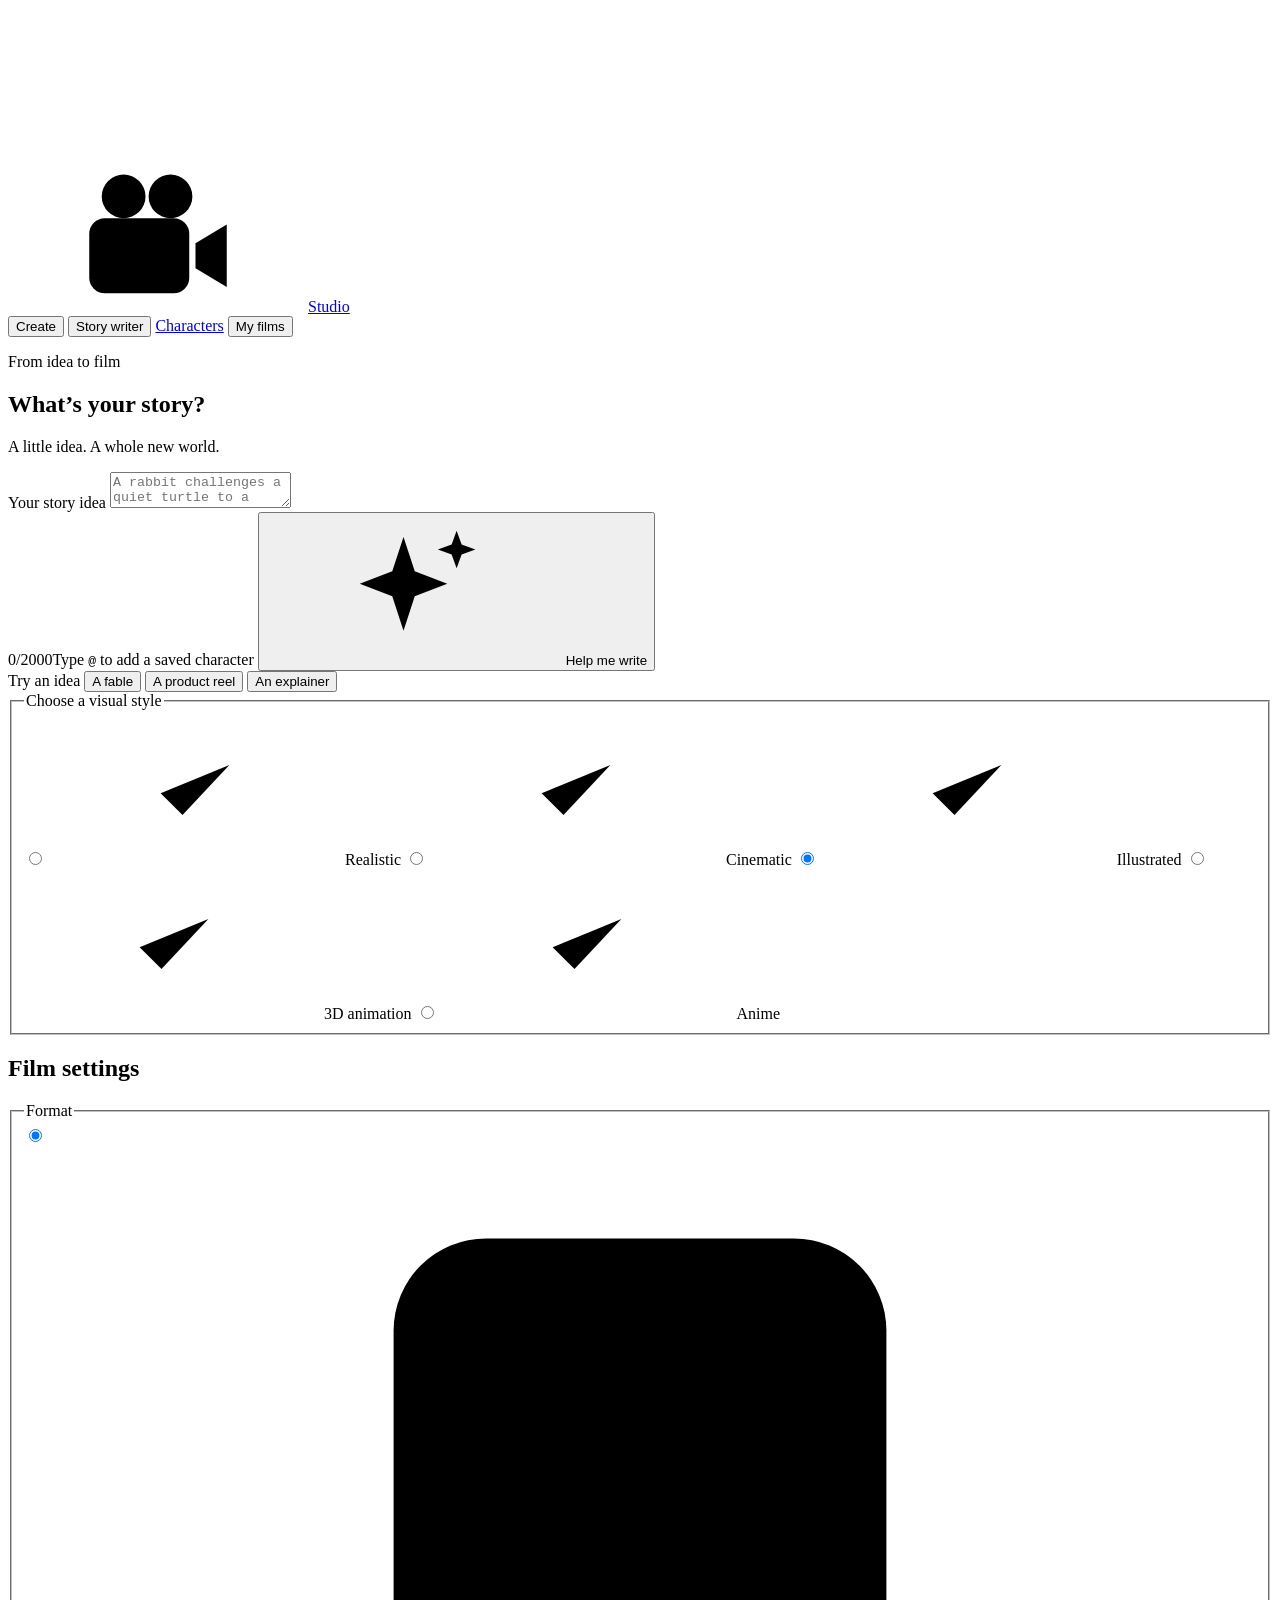
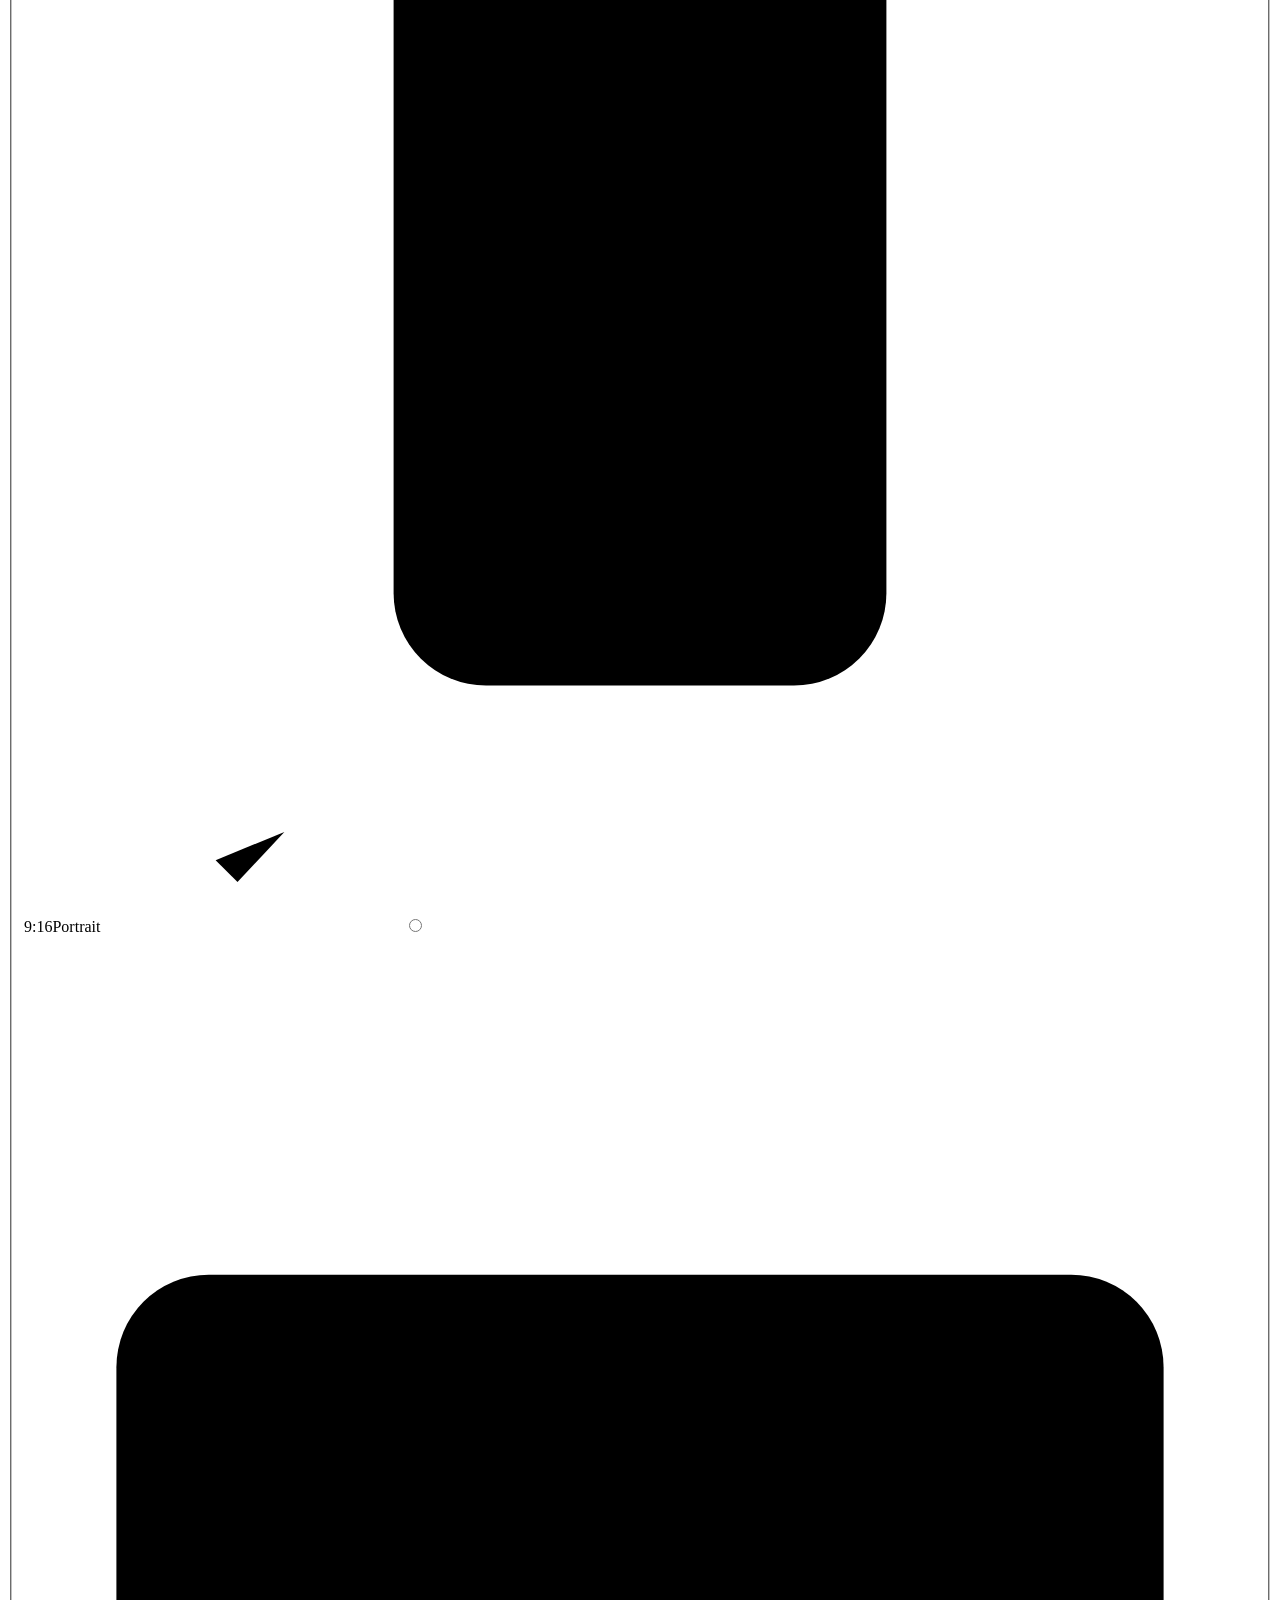
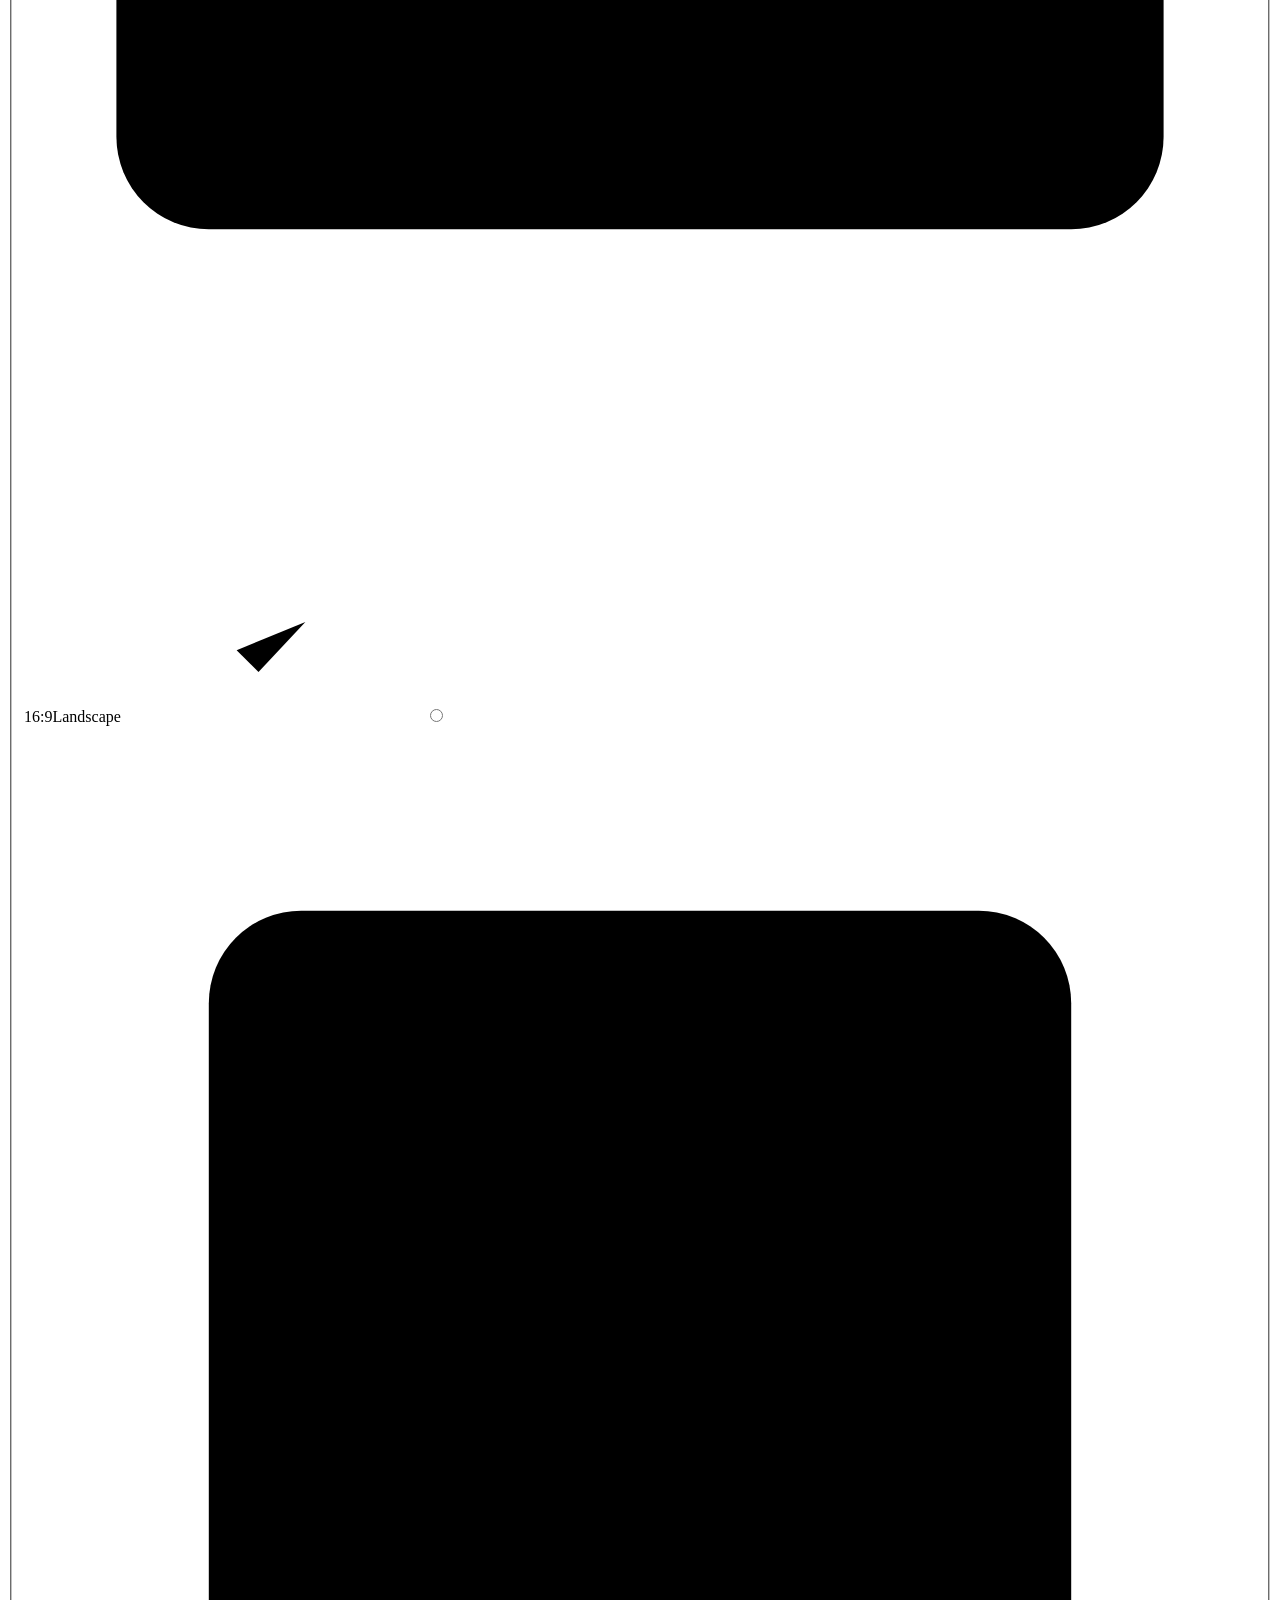
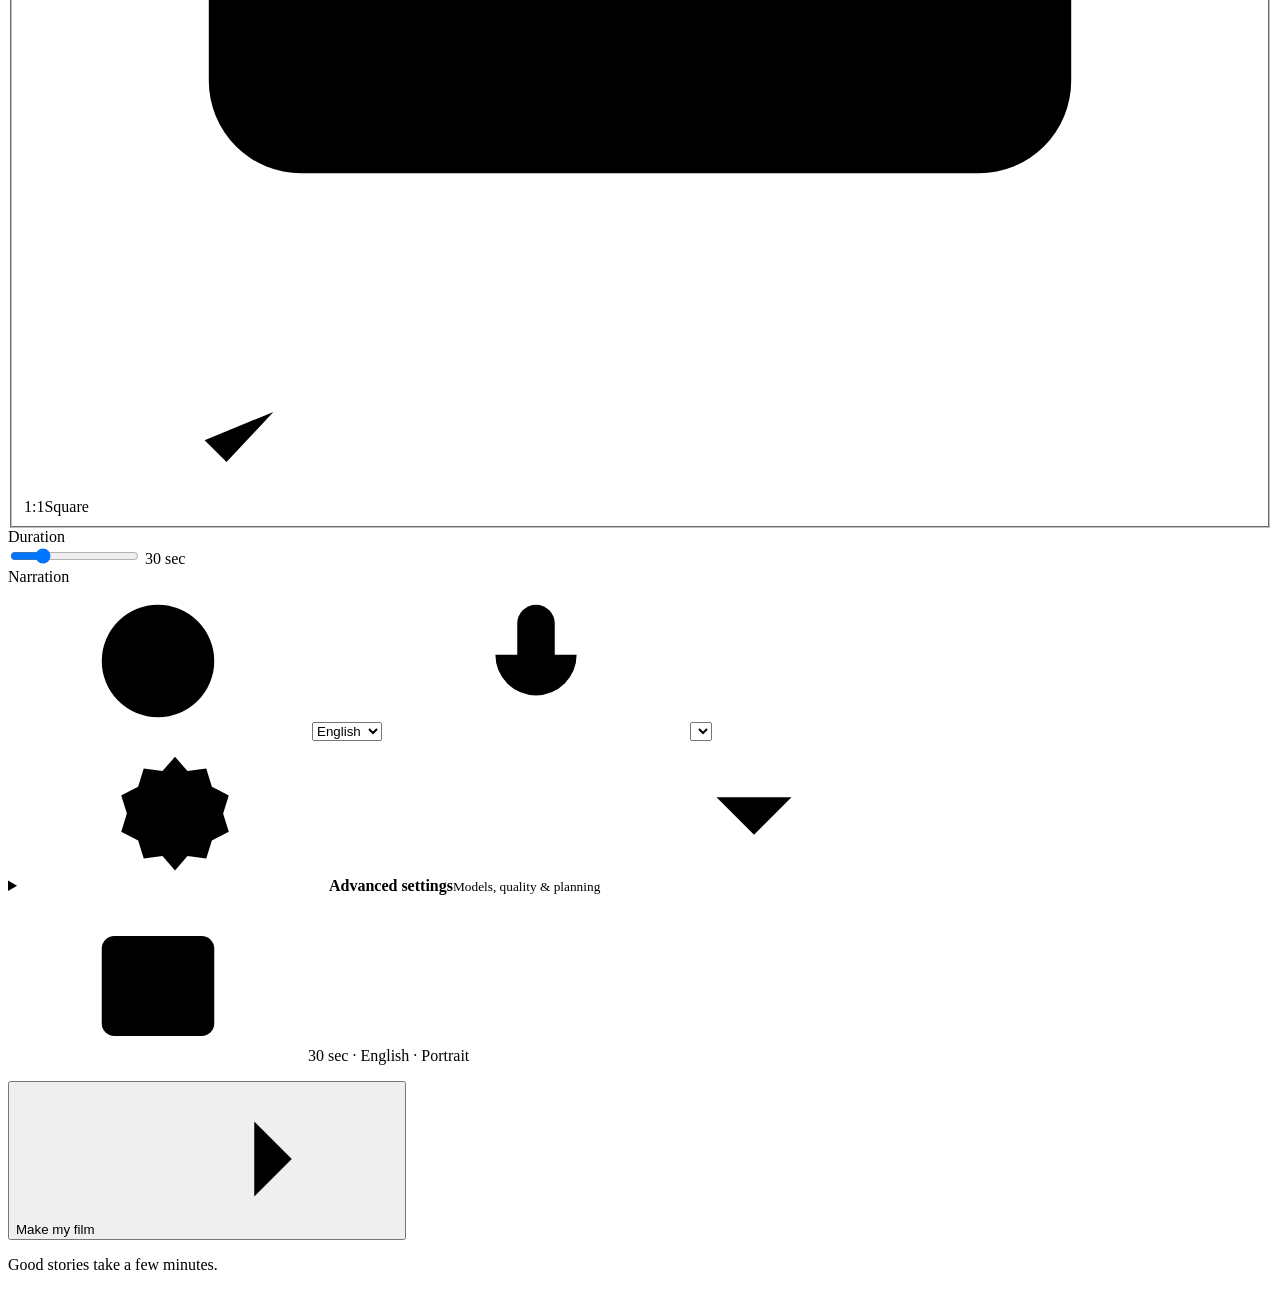
==== commit 84682000: "Narrator storytelling, free CC0 sound library, OpenAI final judge, studio fixes Narration - One narr" ====
--- a/magnifc_video_automation_agent/frontend/index.html
+++ b/magnifc_video_automation_agent/frontend/index.html
@@ -30,9 +30,11 @@
     <a class="brand" href="/" aria-label="Studio home"><svg class="brand-icon"><use href="#i-camera"/></svg>Studio</a>
     <nav class="tabs" aria-label="Views">
       <button class="tab is-active" type="button" data-view="create" aria-current="page">Create</button>
+      <button class="tab" type="button" data-view="writer">Story writer</button>
+      <a class="tab" href="/characters">Characters</a>
       <button class="tab" type="button" data-view="films">My films</button>
     </nav>
-    <span aria-hidden="true"></span>
+    <div class="account" id="userButton"></div>
   </header>
 
   <main class="main">
@@ -47,11 +49,13 @@
           <div class="story-box">
             <label class="visually-hidden" for="topic">Your story idea</label>
             <textarea id="topic" name="topic" maxlength="2000" required placeholder="A rabbit challenges a quiet turtle to a race through the forest. Slow and steady wins the day."></textarea>
+            <div class="mention-menu" id="mentionMenu" role="listbox" aria-label="Saved characters" hidden></div>
             <div class="story-foot">
-              <span id="charCount">0/2000</span>
+              <span class="foot-meta"><span id="charCount">0/2000</span><span class="mention-hint">Type <kbd>@</kbd> to add a saved character</span></span>
               <button class="link-button" type="button" id="helpWrite"><svg class="icon"><use href="#i-spark"/></svg>Help me write</button>
             </div>
           </div>
+          <div class="cast" id="castRow" hidden></div>
           <p class="field-error" id="topicError" role="alert" hidden></p>
 
           <div class="ideas">
@@ -64,6 +68,7 @@
           <fieldset class="styles-field">
             <legend class="block-title">Choose a visual style</legend>
             <div class="styles">
+              <label class="style-card"><input type="radio" name="visual_style" value="realistic"><span class="style-img"><img src="/static/styles/realistic.jpg" alt=""><span class="badge"><svg><use href="#i-check"/></svg></span></span><span class="style-name">Realistic</span></label>
               <label class="style-card"><input type="radio" name="visual_style" value="cinematic"><span class="style-img"><img src="/static/styles/cinematic.jpg" alt=""><span class="badge"><svg><use href="#i-check"/></svg></span></span><span class="style-name">Cinematic</span></label>
               <label class="style-card"><input type="radio" name="visual_style" value="illustrated" checked><span class="style-img"><img src="/static/styles/illustrated.jpg" alt=""><span class="badge"><svg><use href="#i-check"/></svg></span></span><span class="style-name">Illustrated</span></label>
               <label class="style-card"><input type="radio" name="visual_style" value="3d_animation"><span class="style-img"><img src="/static/styles/3d_animation.jpg" alt=""><span class="badge"><svg><use href="#i-check"/></svg></span></span><span class="style-name">3D animation</span></label>
@@ -113,8 +118,8 @@
             <div class="advanced-body">
               <div class="adv-row"><span>Platform</span>
                 <div class="segmented" role="radiogroup" aria-label="Generation platform">
-                  <label><input type="radio" name="image_provider" value="magnific" checked><span>Magnific</span></label>
-                  <label><input type="radio" name="image_provider" value="fal"><span>fal.ai</span></label>
+                  <label><input type="radio" name="image_provider" value="fal" checked><span>fal.ai</span></label>
+                  <label><input type="radio" name="image_provider" value="magnific"><span>Magnific</span></label>
                 </div>
               </div>
               <div class="adv-row"><span>Picture</span>
@@ -165,15 +170,22 @@
               <label for="reviewNote">Your direction <span id="noteHint"></span></label>
               <textarea id="reviewNote" rows="3" placeholder="Describe what should change…"></textarea>
             </div>
+            <div class="rendering" id="renderingBar" hidden>
+              <div class="loader" role="progressbar" aria-label="Your shots are being animated"><span></span></div>
+              <p id="renderingText"></p>
+            </div>
             <p class="field-error" id="reviewError" role="alert" hidden></p>
-            <div class="actions"><div class="actions" id="reviewActions"></div><button class="link-button" type="button" data-action="edit">Back to my story</button></div>
+            <div class="actions" id="reviewFooter"><div class="actions" id="reviewActions"></div><button class="link-button" type="button" data-action="edit">Back to my story</button></div>
           </div>
 
           <div id="resultPane" hidden>
             <div class="result-grid">
               <div class="result-player"><video id="resultVideo" controls playsinline preload="metadata"></video></div>
               <div>
-                <p class="notice" id="resultWarnings" hidden></p>
+                <details class="notice notes" id="resultWarnings" hidden>
+                  <summary id="resultWarningsSummary"></summary>
+                  <ul id="resultWarningsList"></ul>
+                </details>
                 <div class="actions">
                   <a class="primary-button compact" id="downloadLink" download="film.mp4">Download film</a>
                   <button class="secondary-button" type="button" data-action="remix">Make another version</button>
@@ -185,7 +197,10 @@
                 </details>
               </div>
             </div>
-            <div class="shot-strip" id="shotStrip"></div>
+            <section class="clips" id="clipsSection" hidden>
+              <h3 class="block-title">Your clips</h3>
+              <div id="clipCarousel"></div>
+            </section>
           </div>
 
           <div id="failurePane" hidden>
@@ -194,6 +209,27 @@
           </div>
         </div>
       </div>
+    </section>
+
+    <!-- Story writer -->
+    <section class="view writer-view" id="writerView" aria-labelledby="writerTitle" hidden>
+      <div class="writer-head">
+        <div>
+          <p class="eyebrow">Story writer</p>
+          <h1 class="headline small" id="writerTitle">Write it together</h1>
+        </div>
+        <button class="secondary-button" type="button" id="writerReset" hidden>Start a new story</button>
+      </div>
+      <div class="chat-log" id="chatLog" aria-live="polite"></div>
+      <form class="composer" id="chatForm" novalidate>
+        <div class="composer-box">
+          <label class="visually-hidden" for="chatInput">Your idea or note</label>
+          <textarea id="chatInput" rows="2" maxlength="4000" placeholder="Describe an idea, or give a note like “make the ending happier”. Type @ to add a saved character."></textarea>
+          <div class="mention-menu" id="chatMentionMenu" role="listbox" aria-label="Saved characters" hidden></div>
+          <button class="send-button" type="submit" id="chatSend" aria-label="Send"><svg class="icon"><use href="#i-arrow"/></svg></button>
+        </div>
+        <p class="composer-note"><span id="writerSettings"></span> Enter sends · Shift+Enter adds a line.</p>
+      </form>
     </section>
 
     <!-- My films -->
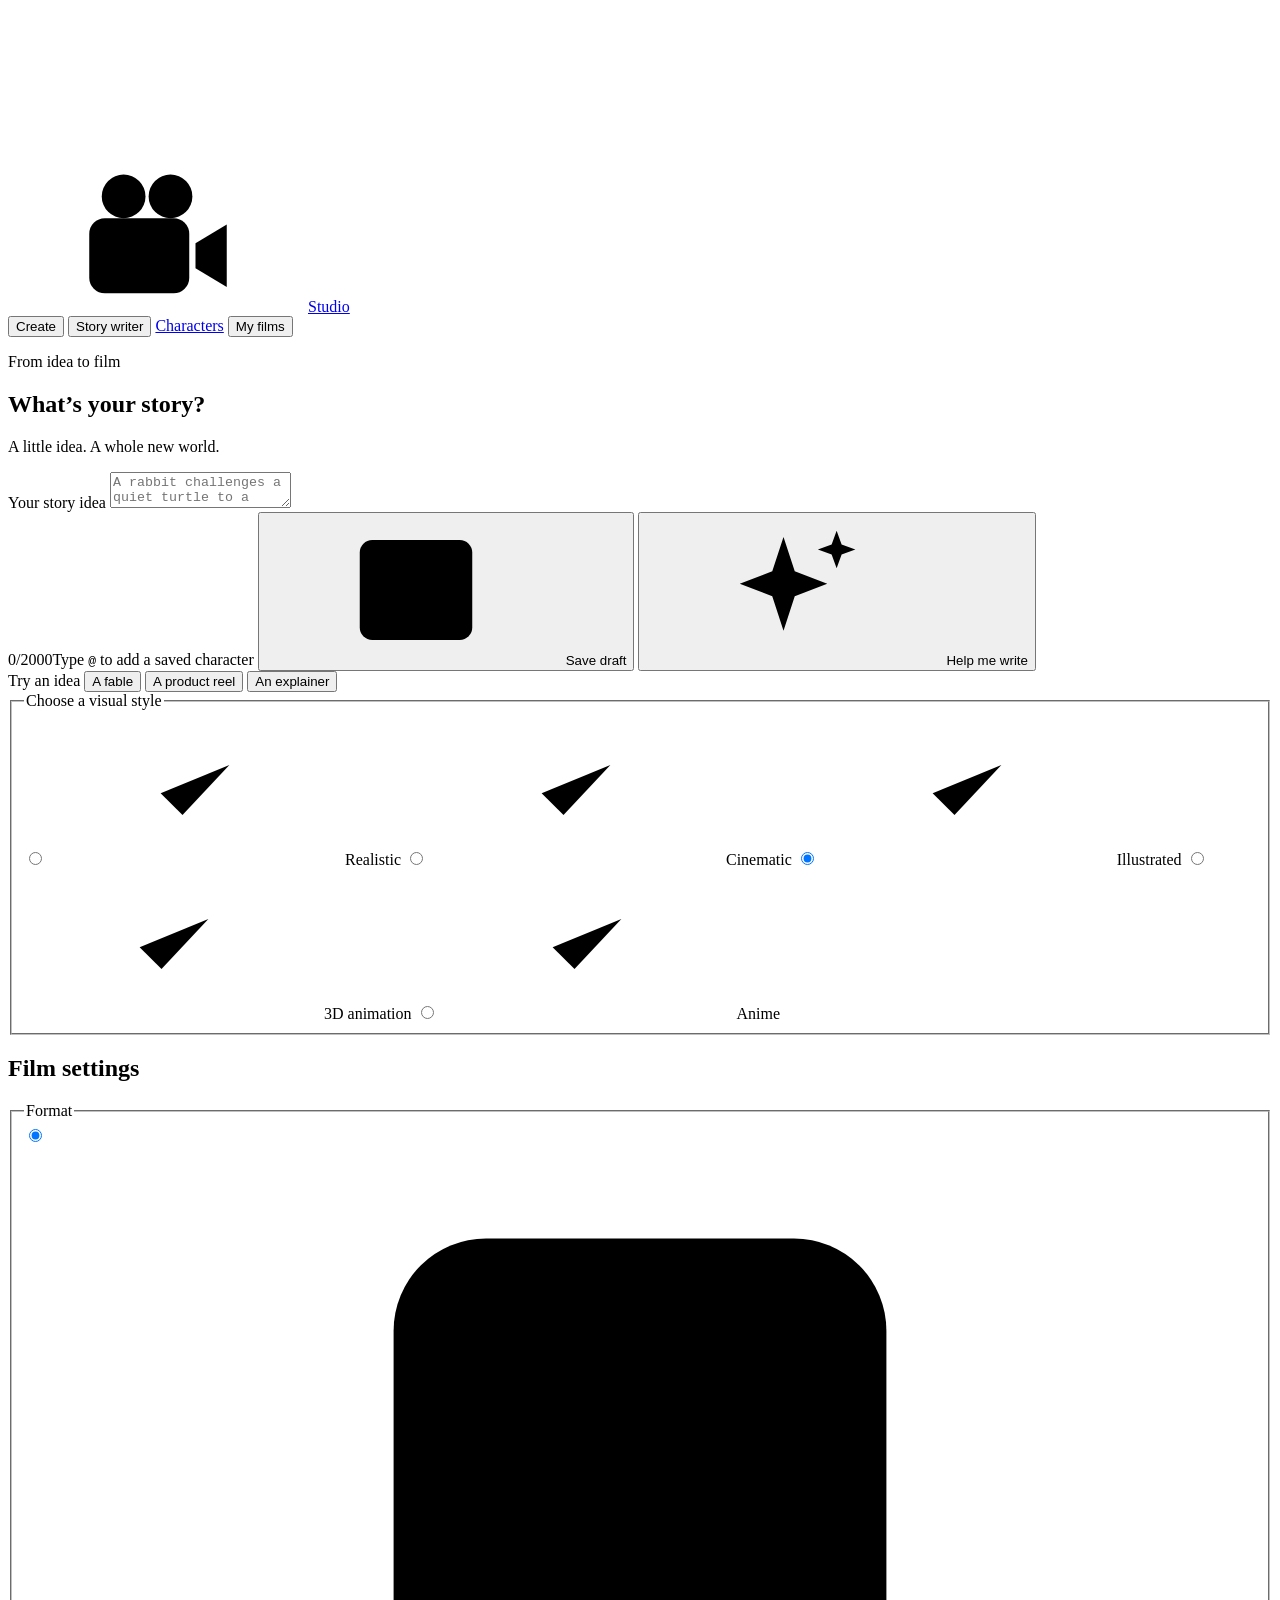
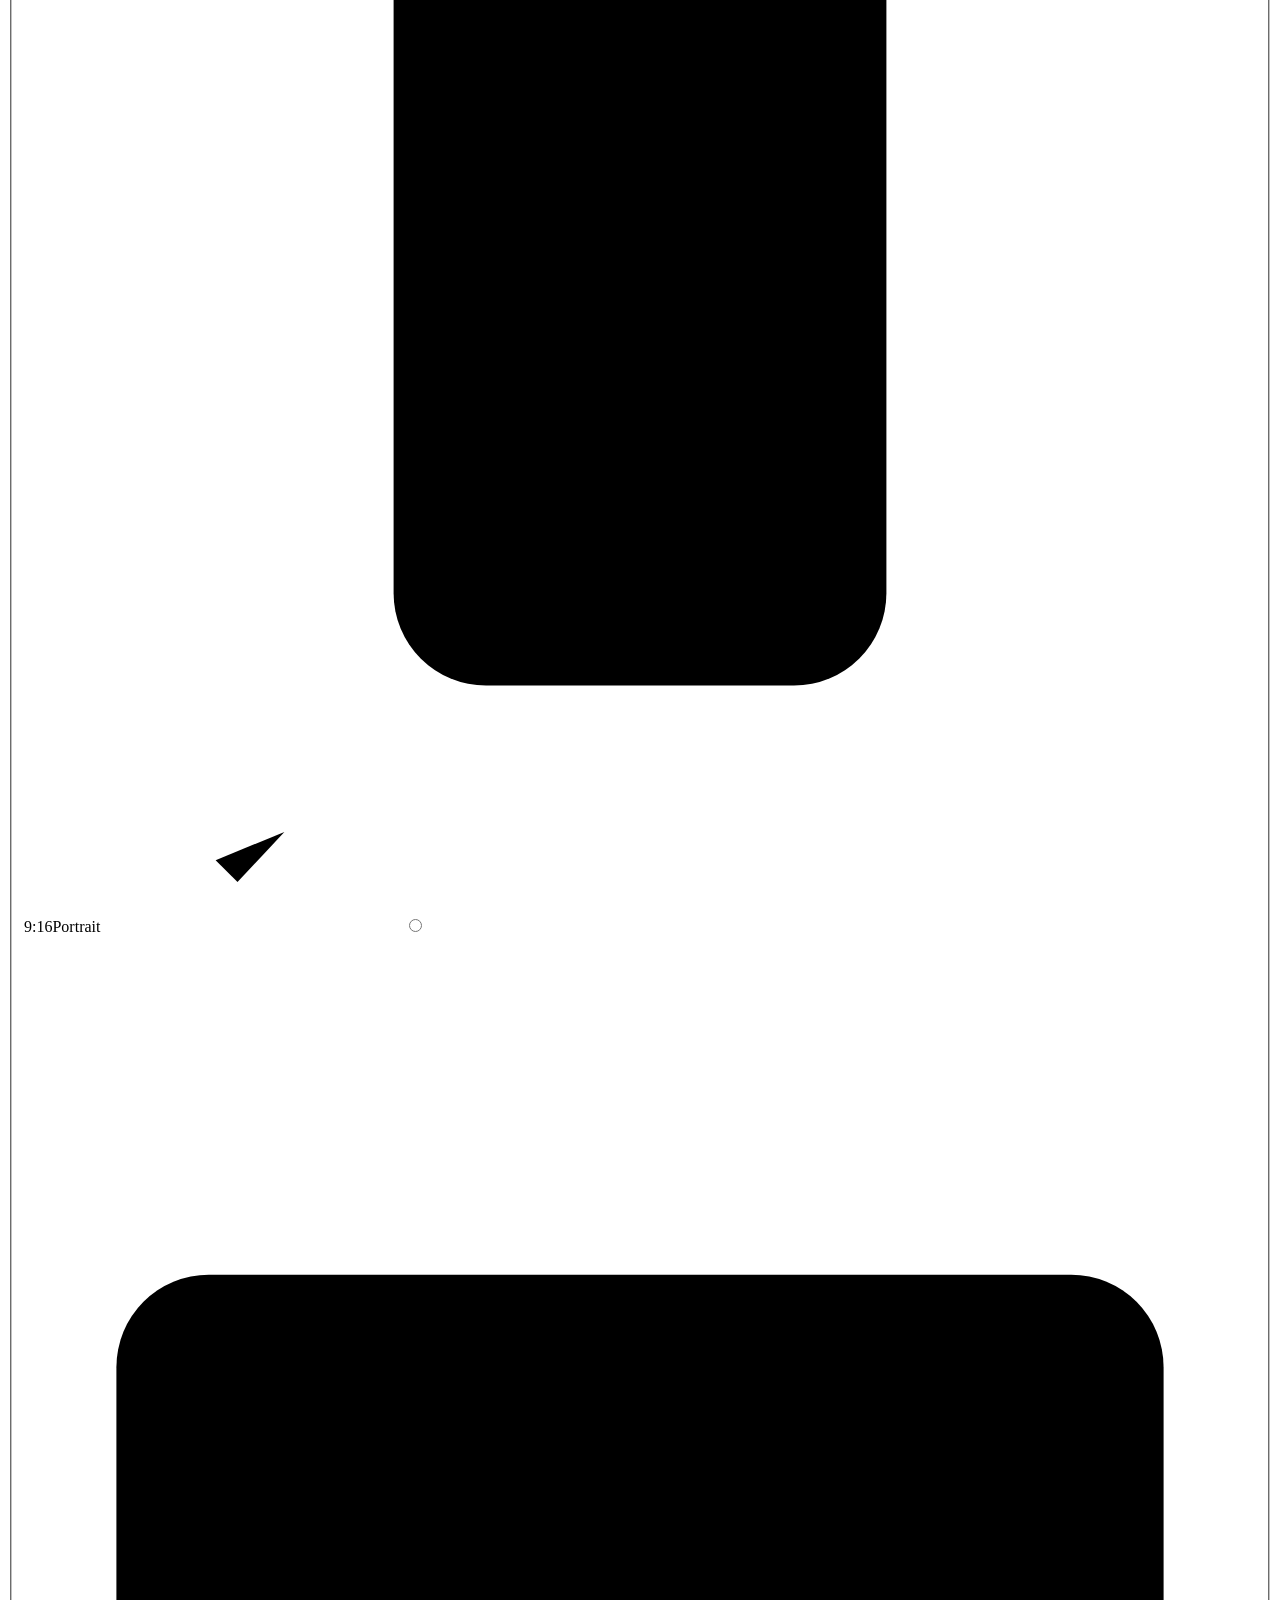
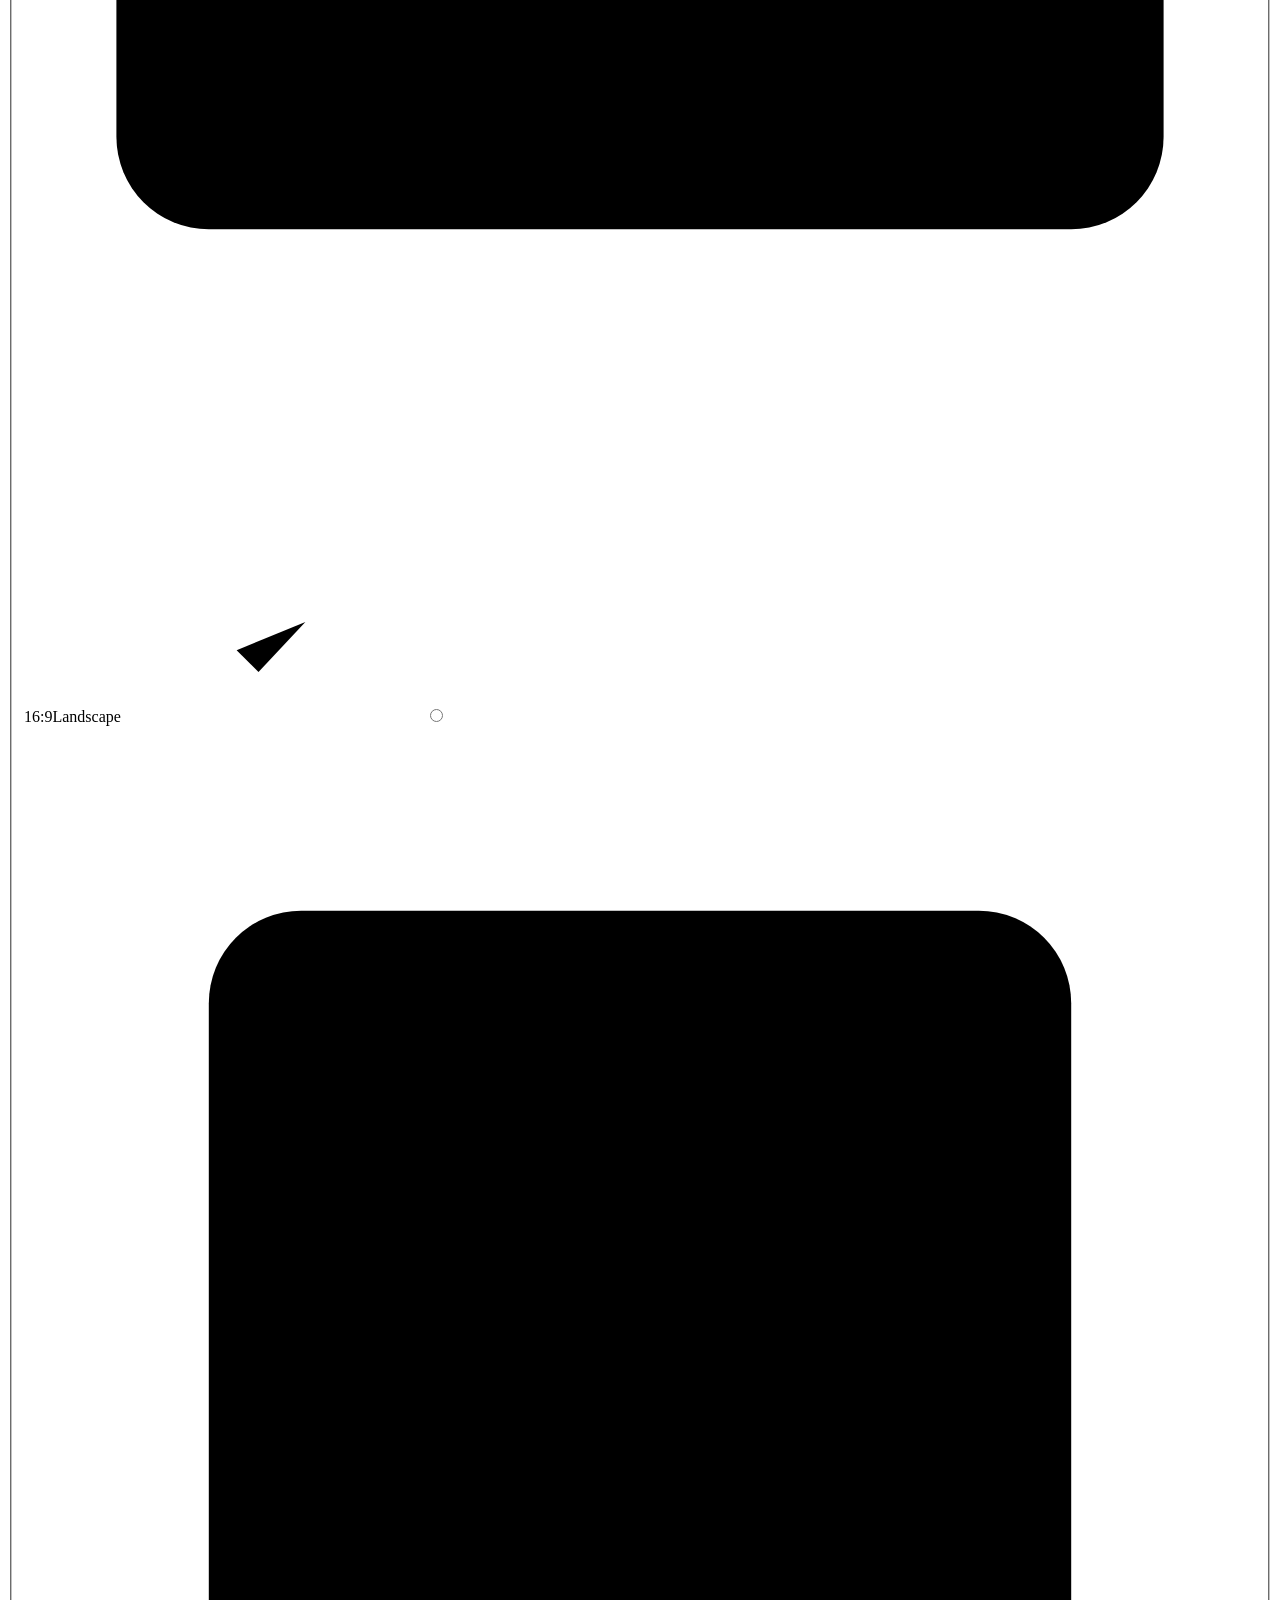
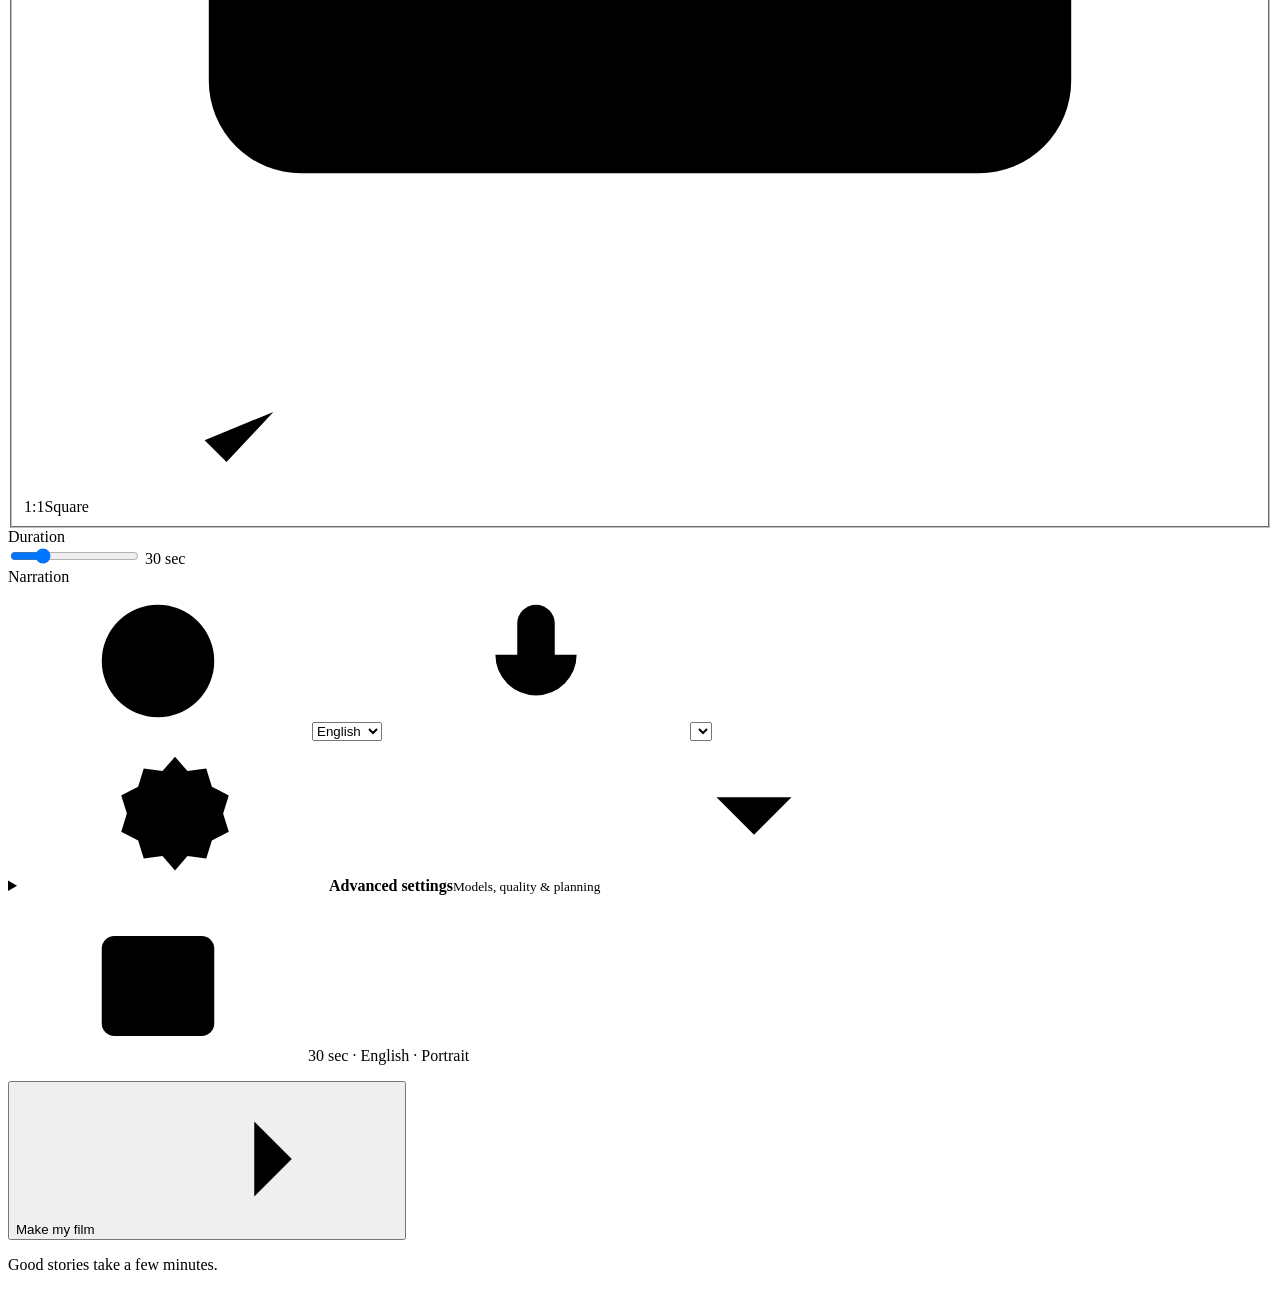
==== commit 6cf74759: "Add My films drafts, free trial, and duration-priced film credits - Per-user drafts for unfinished s" ====
--- a/magnifc_video_automation_agent/frontend/index.html
+++ b/magnifc_video_automation_agent/frontend/index.html
@@ -34,7 +34,10 @@
       <a class="tab" href="/characters">Characters</a>
       <button class="tab" type="button" data-view="films">My films</button>
     </nav>
-    <div class="account" id="userButton"></div>
+    <div class="account">
+      <button class="credits-chip" id="creditsChip" type="button" hidden></button>
+      <div id="userButton"></div>
+    </div>
   </header>
 
   <main class="main">
@@ -52,7 +55,10 @@
             <div class="mention-menu" id="mentionMenu" role="listbox" aria-label="Saved characters" hidden></div>
             <div class="story-foot">
               <span class="foot-meta"><span id="charCount">0/2000</span><span class="mention-hint">Type <kbd>@</kbd> to add a saved character</span></span>
-              <button class="link-button" type="button" id="helpWrite"><svg class="icon"><use href="#i-spark"/></svg>Help me write</button>
+              <span class="foot-actions">
+                <button class="link-button" type="button" id="saveDraftButton"><svg class="icon"><use href="#i-film"/></svg>Save draft</button>
+                <button class="link-button" type="button" id="helpWrite"><svg class="icon"><use href="#i-spark"/></svg>Help me write</button>
+              </span>
             </div>
           </div>
           <div class="cast" id="castRow" hidden></div>
@@ -95,6 +101,7 @@
               <input type="range" id="duration" name="duration" min="5" max="120" step="5" value="30">
               <output for="duration" id="durationOut">30 sec</output>
             </div>
+            <p class="duration-cost" id="durationCost" hidden></p>
           </div>
 
           <div class="setting">
@@ -234,8 +241,13 @@
 
     <!-- My films -->
     <section class="view films-view" id="filmsView" aria-labelledby="filmsTitle" hidden>
-      <p class="eyebrow">Saved in this browser</p>
+      <p class="eyebrow">Your studio</p>
       <h1 class="headline small" id="filmsTitle">My films</h1>
+      <section class="films-section" id="draftsSection" aria-labelledby="draftsTitle" hidden>
+        <h2 class="films-heading" id="draftsTitle">Drafts <small>Saved to your account</small></h2>
+        <div class="films-grid" id="draftsGrid"></div>
+      </section>
+      <h2 class="films-heading">Finished films <small>Saved in this browser</small></h2>
       <div class="films-grid" id="filmsGrid"></div>
       <div class="empty" id="filmsEmpty">
         <p>No films yet. Your finished films will show up here.</p>
@@ -252,6 +264,16 @@
     <video id="playerVideo" controls playsinline preload="none"></video>
   </dialog>
 
+  <dialog class="player-dialog pricing-dialog" id="pricingDialog">
+    <div class="dialog-head">
+      <h2>Film credits</h2>
+      <button class="close-button" type="button" data-close aria-label="Close">×</button>
+    </div>
+    <p class="pricing-note" id="pricingNote">Your first film up to 30 seconds is free. After that, films use one credit per 10 seconds.</p>
+    <div class="packs" id="pricingPacks"></div>
+    <p class="pricing-fine">Credits are only used when a film finishes. Payments are handled securely by Stripe.</p>
+  </dialog>
+
   <div class="toast" id="toast" role="status" hidden></div>
 </body>
 </html>
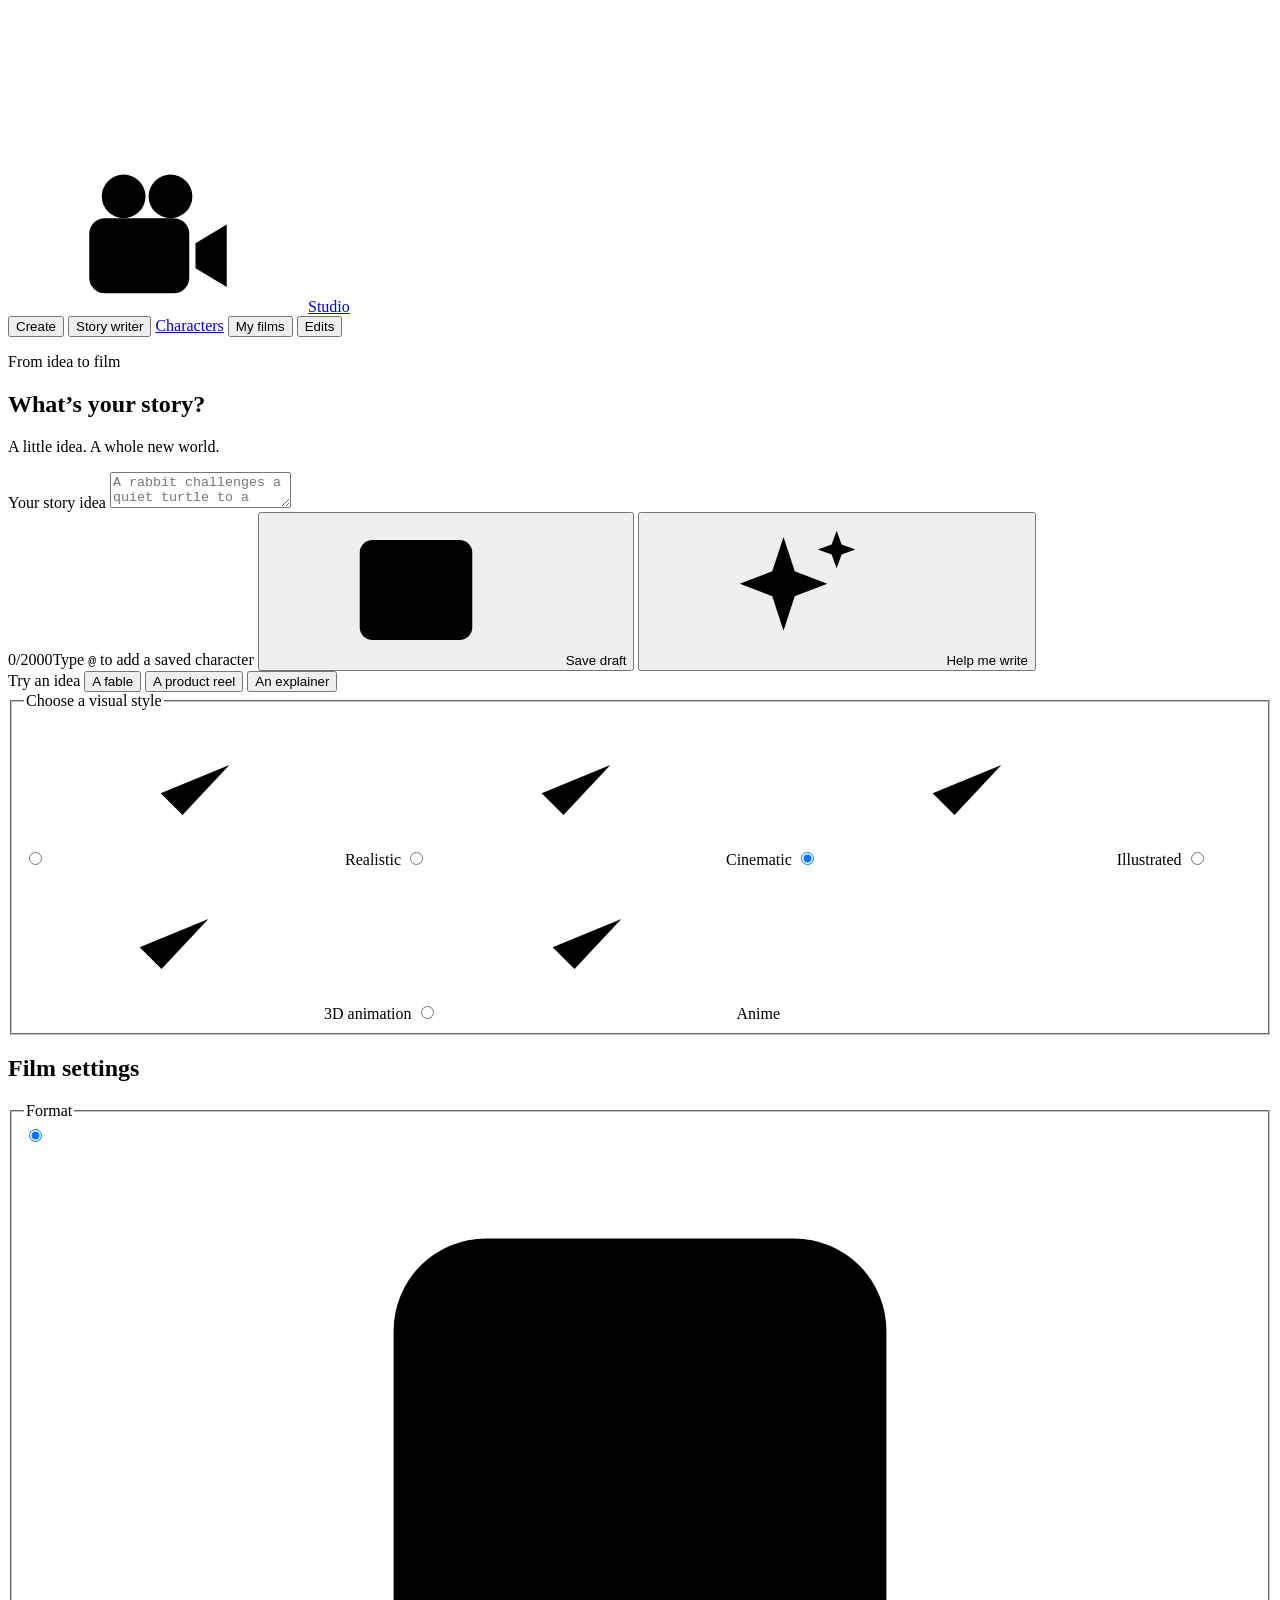
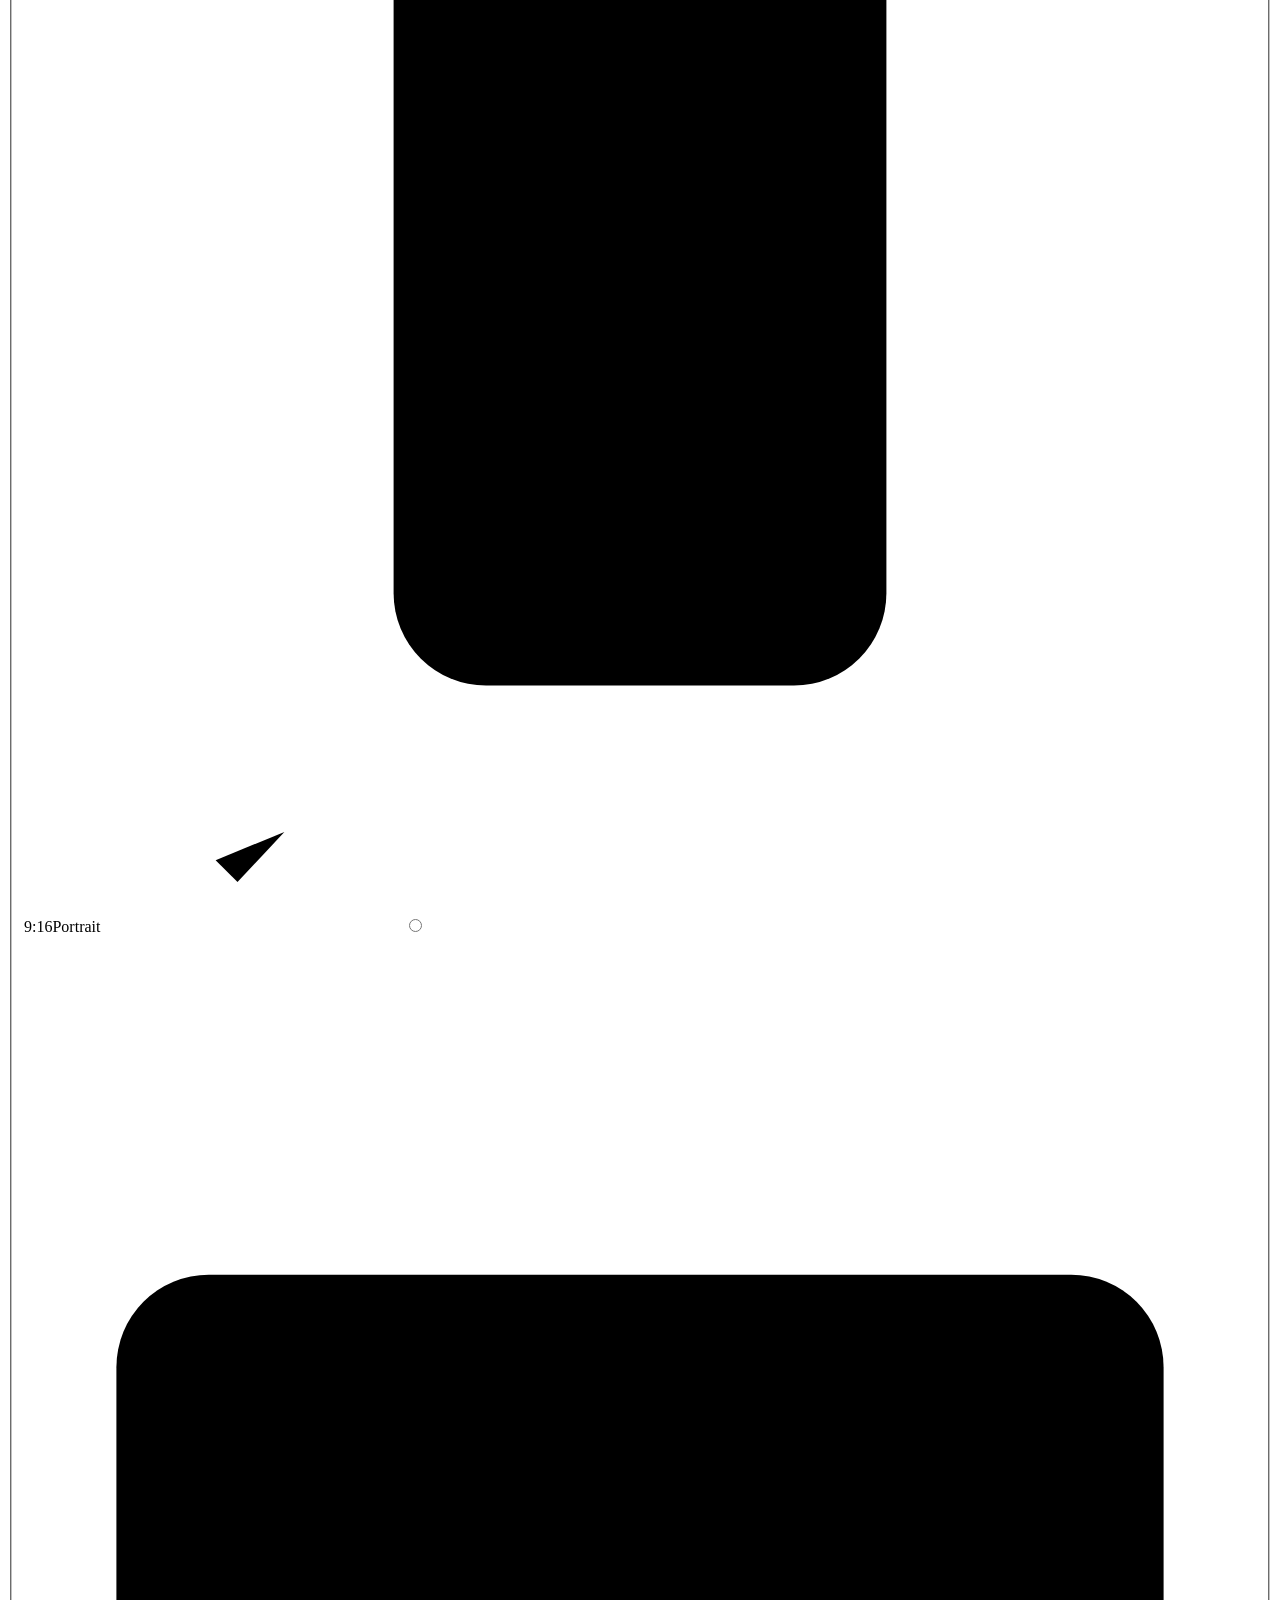
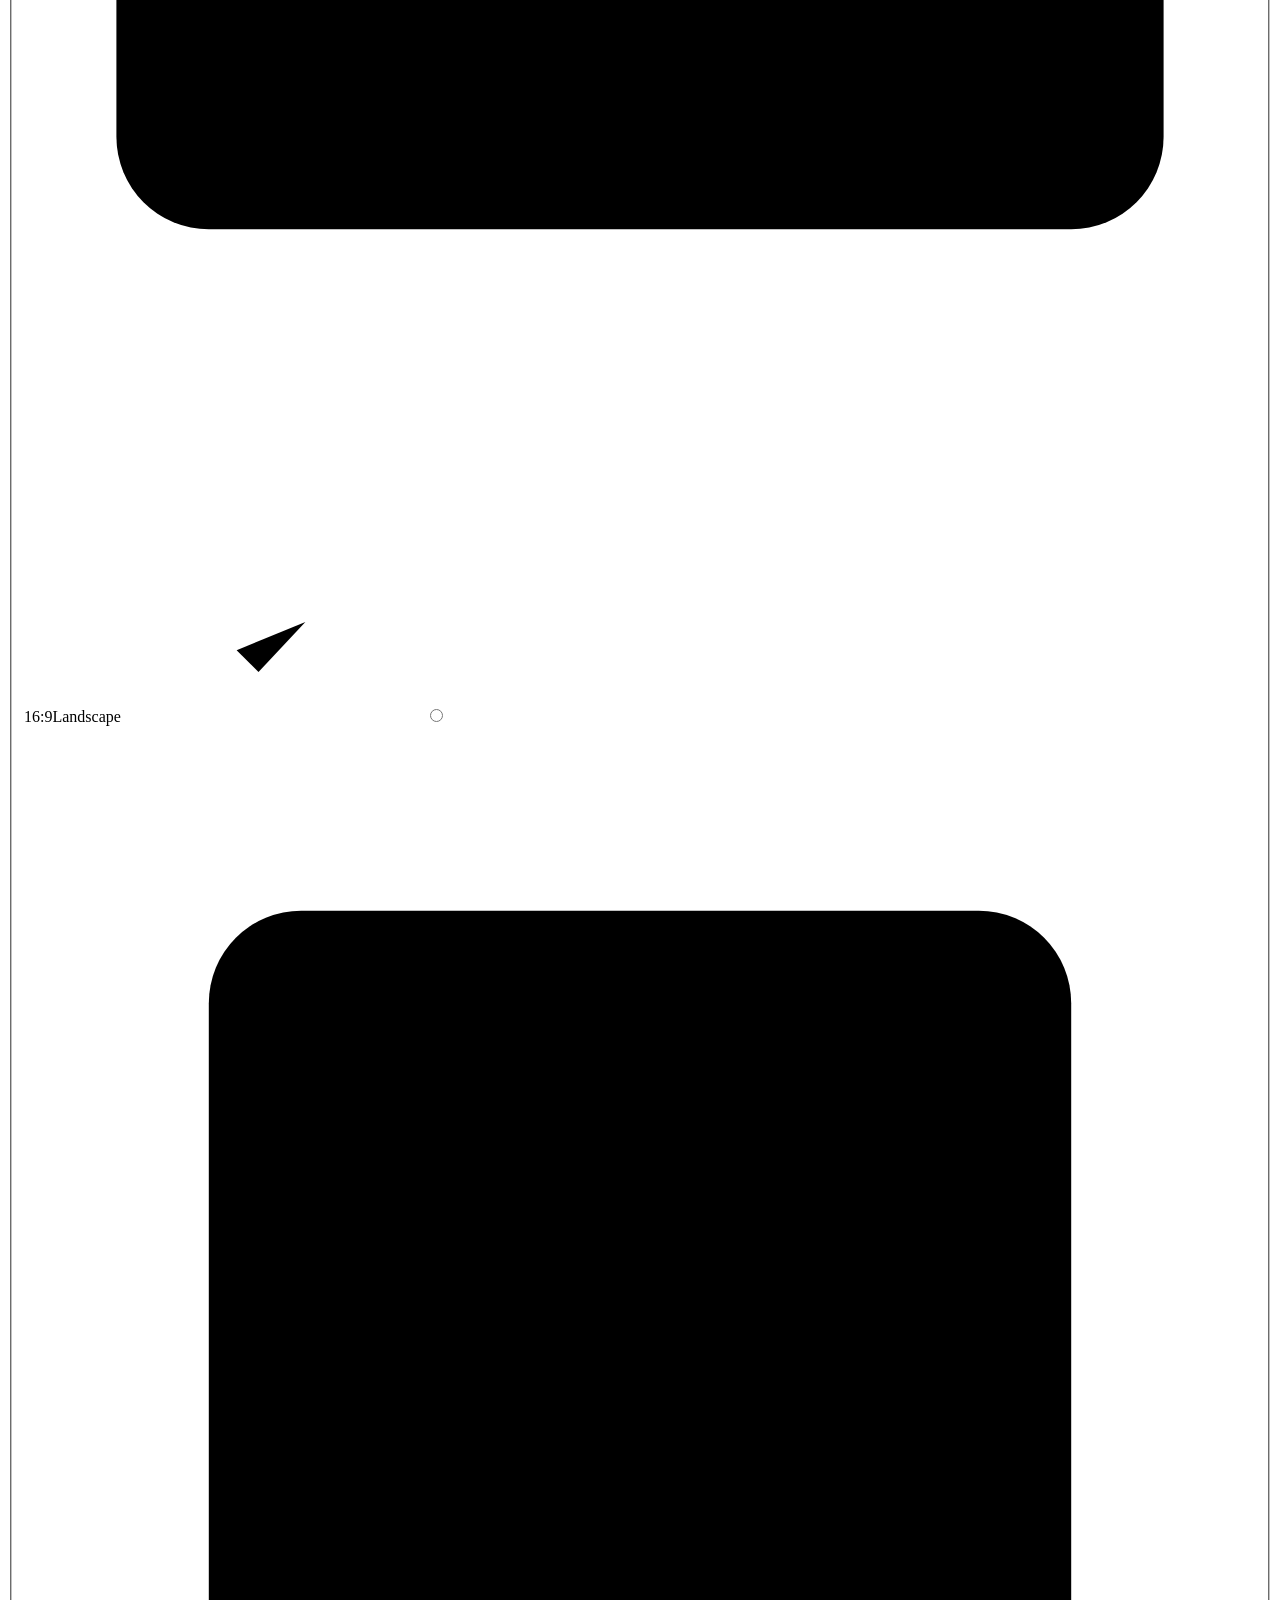
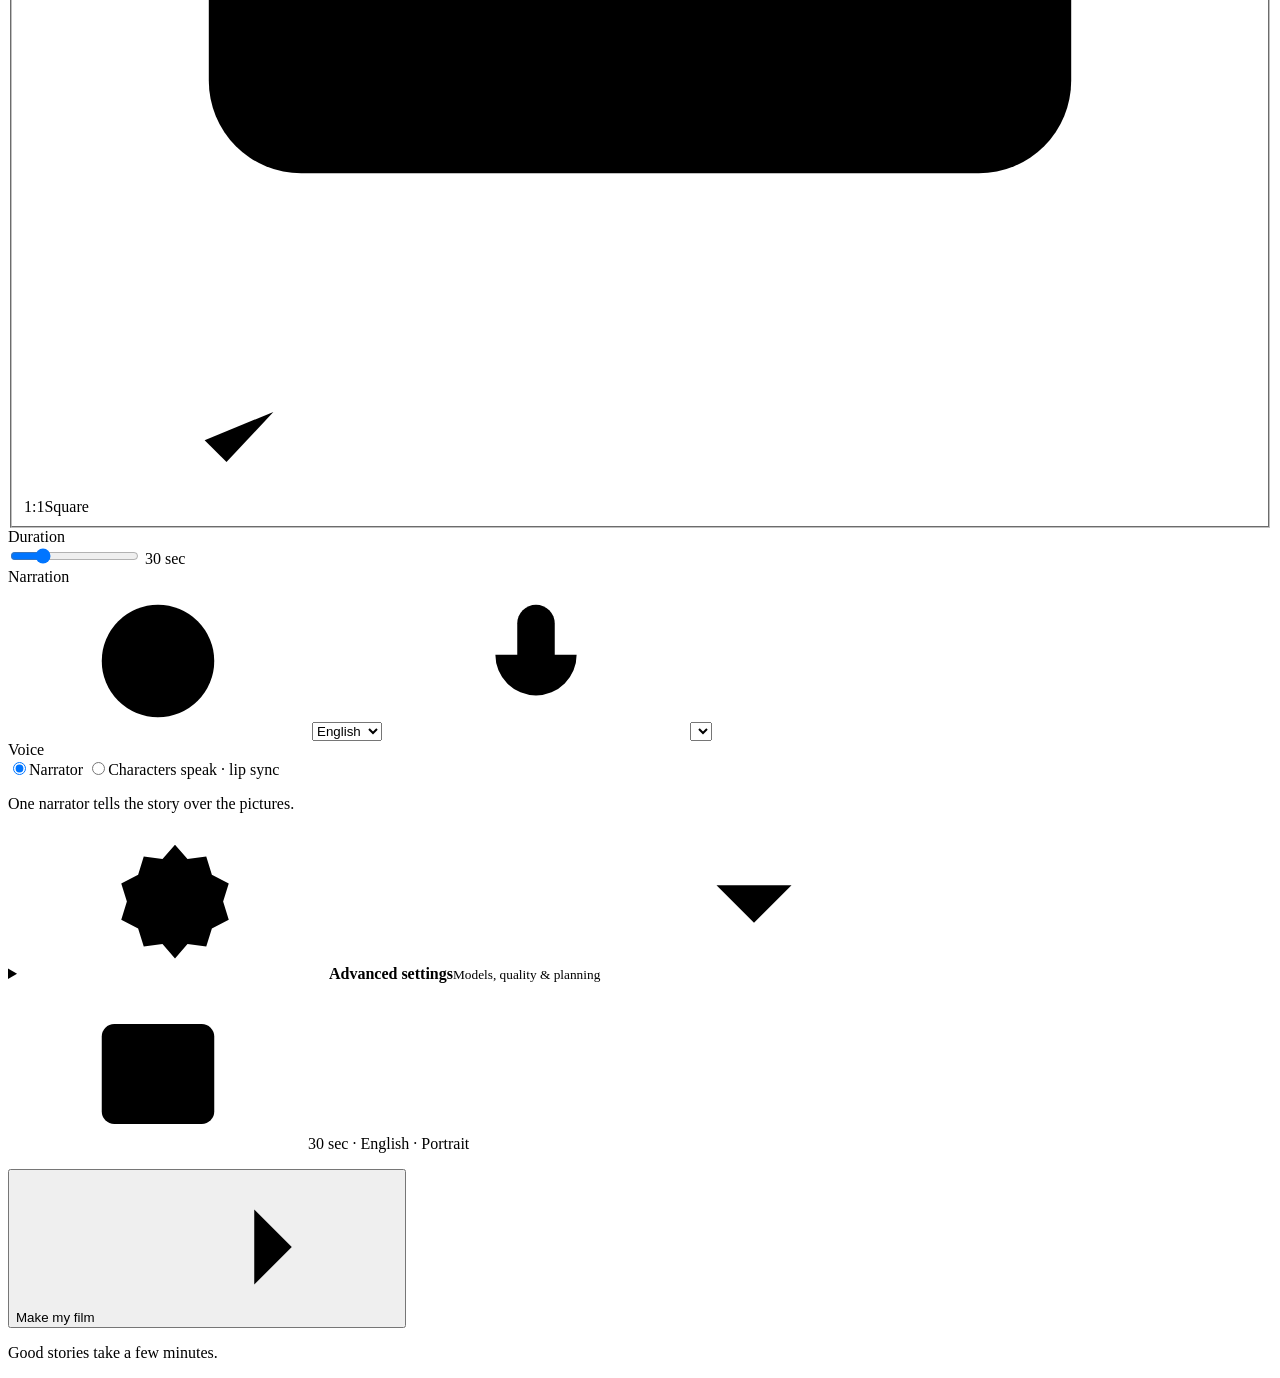
==== commit f2f04d37: "Add Edits tab, lip-sync voice option, and a dark studio theme Edits tab - Gallery of the account's f" ====
--- a/magnifc_video_automation_agent/frontend/index.html
+++ b/magnifc_video_automation_agent/frontend/index.html
@@ -3,7 +3,7 @@
 <head>
   <meta charset="utf-8">
   <meta name="viewport" content="width=device-width, initial-scale=1">
-  <meta name="theme-color" content="#f7f6f2">
+  <meta name="theme-color" content="#11151c">
   <meta name="description" content="Turn an idea into a narrated short film.">
   <title>Studio</title>
   <link rel="icon" href="data:image/svg+xml,%3Csvg xmlns='http://www.w3.org/2000/svg' viewBox='0 0 40 40'%3E%3Crect width='40' height='40' rx='10' fill='%231d6ef2'/%3E%3Cpath d='M15 11v18l14-9z' fill='%23fff'/%3E%3C/svg%3E">
@@ -11,6 +11,7 @@
   <link rel="preconnect" href="https://fonts.gstatic.com" crossorigin>
   <link rel="stylesheet" href="https://fonts.googleapis.com/css2?family=DM+Sans:opsz,wght@9..40,400..700&family=Source+Serif+4:opsz,wght@8..60,600..700&display=swap">
   <link rel="stylesheet" href="/static/studio.css">
+  <link rel="stylesheet" href="/static/edits.css">
   <script type="module" src="/static/studio.js"></script>
 </head>
 <body>
@@ -33,6 +34,7 @@
       <button class="tab" type="button" data-view="writer">Story writer</button>
       <a class="tab" href="/characters">Characters</a>
       <button class="tab" type="button" data-view="films">My films</button>
+      <button class="tab" type="button" data-view="edits">Edits</button>
     </nav>
     <div class="account">
       <button class="credits-chip" id="creditsChip" type="button" hidden></button>
@@ -62,6 +64,10 @@
             </div>
           </div>
           <div class="cast" id="castRow" hidden></div>
+          <div class="episode-banner" id="episodeBanner" hidden>
+            <span id="episodeText"></span>
+            <button class="link-button" type="button" id="episodeCancel">Make a standalone film instead</button>
+          </div>
           <p class="field-error" id="topicError" role="alert" hidden></p>
 
           <div class="ideas">
@@ -114,6 +120,15 @@
                 <select id="narrationModel" name="narration_model" aria-label="Narration voice model"></select>
               </span>
             </div>
+          </div>
+
+          <div class="setting">
+            <span class="setting-label" id="voiceLabel">Voice</span>
+            <div class="segmented" role="radiogroup" aria-labelledby="voiceLabel">
+              <label><input type="radio" name="voice_mode" value="narration" checked><span>Narrator</span></label>
+              <label><input type="radio" name="voice_mode" value="lipsync"><span>Characters speak · lip sync</span></label>
+            </div>
+            <p class="setting-hint" id="voiceHint">One narrator tells the story over the pictures.</p>
           </div>
 
           <details class="advanced" id="advanced">
@@ -195,6 +210,8 @@
                 </details>
                 <div class="actions">
                   <a class="primary-button compact" id="downloadLink" download="film.mp4">Download film</a>
+                  <button class="secondary-button" type="button" data-action="open-edits">Open in Edits</button>
+                  <button class="secondary-button" type="button" data-action="next-episode">Make the next episode</button>
                   <button class="secondary-button" type="button" data-action="remix">Make another version</button>
                   <button class="link-button" type="button" data-action="fresh">Start a new story</button>
                 </div>
@@ -254,6 +271,101 @@
         <button class="secondary-button" type="button" data-view="create">Make your first film</button>
       </div>
     </section>
+
+    <section class="view edits-view" id="editsView" aria-label="Edits" hidden>
+      <div class="ed-gallery" id="edGallery">
+        <div class="ed-gallery-inner">
+          <div class="ed-gallery-head">
+            <div>
+              <h1 class="ed-title">Edits</h1>
+              <p class="ed-lede">Add music, sound effects, text and captions to a finished film. Changes play instantly; export when it feels right.</p>
+            </div>
+            <label class="ed-search">
+              <svg class="ed-icon" viewBox="0 0 24 24" aria-hidden="true"><circle cx="11" cy="11" r="7"/><path d="m20 20-3.5-3.5"/></svg>
+              <input type="search" id="edFilmSearch" placeholder="Search your films" aria-label="Search your films">
+            </label>
+          </div>
+          <section class="ed-section" id="edContinue" aria-labelledby="edContinueTitle" hidden>
+            <h2 class="ed-h2" id="edContinueTitle">Continue editing</h2>
+            <div class="ed-continue" id="edContinueList"></div>
+          </section>
+          <section class="ed-section" aria-labelledby="edFilmsTitle">
+            <div class="ed-section-head">
+              <h2 class="ed-h2" id="edFilmsTitle">Your finished films</h2>
+              <span class="ed-muted">Only films with a final video appear here</span>
+            </div>
+            <div class="ed-grid" id="edFilmGrid"></div>
+            <p class="ed-empty" id="edFilmsEmpty" hidden>No finished films yet. Make one in Create, then edit it here.</p>
+          </section>
+        </div>
+      </div>
+
+      <div class="ed-editor" id="edEditor" hidden>
+        <div class="ed-bar">
+          <button class="ed-icon-button" type="button" id="edBack" aria-label="All films">
+            <svg class="ed-icon" viewBox="0 0 24 24" aria-hidden="true"><path d="m15 6-6 6 6 6"/></svg>
+          </button>
+          <div class="ed-bar-title"><span id="edFilmTitle"></span><span class="ed-muted" id="edSaved"></span></div>
+          <a class="ed-download" id="edDownload" download hidden>Download version</a>
+          <button class="ed-icon-button" type="button" id="edUndo" aria-label="Undo" disabled>
+            <svg class="ed-icon" viewBox="0 0 24 24" aria-hidden="true"><path d="M9 14 4 9l5-5"/><path d="M4 9h11a5 5 0 0 1 0 10h-3"/></svg>
+          </button>
+          <button class="ed-icon-button" type="button" id="edRedo" aria-label="Redo" disabled>
+            <svg class="ed-icon" viewBox="0 0 24 24" aria-hidden="true"><path d="m15 14 5-5-5-5"/><path d="M20 9H9a5 5 0 0 0 0 10h3"/></svg>
+          </button>
+          <button class="ed-export" type="button" id="edExport">
+            <svg class="ed-icon" viewBox="0 0 24 24" aria-hidden="true"><path d="M12 4v11"/><path d="m7 10 5 5 5-5"/><path d="M5 20h14"/></svg>
+            <span id="edExportLabel">Export</span>
+          </button>
+        </div>
+
+        <div class="ed-body">
+          <nav class="ed-rail" aria-label="Edit tools">
+            <button type="button" class="ed-tool is-active" data-ed-tool="audio">
+              <svg class="ed-icon" viewBox="0 0 24 24" aria-hidden="true"><path d="M9 18V5l11-2v13"/><circle cx="6" cy="18" r="3"/><circle cx="17" cy="16" r="3"/></svg>Music</button>
+            <button type="button" class="ed-tool" data-ed-tool="sfx">
+              <svg class="ed-icon" viewBox="0 0 24 24" aria-hidden="true"><path d="M13 2 4 14h7l-1 8 9-12h-7z"/></svg>Sound FX</button>
+            <button type="button" class="ed-tool" data-ed-tool="text">
+              <svg class="ed-icon" viewBox="0 0 24 24" aria-hidden="true"><path d="M5 6V4h14v2"/><path d="M12 4v16"/><path d="M9 20h6"/></svg>Text</button>
+            <button type="button" class="ed-tool" data-ed-tool="captions">
+              <svg class="ed-icon" viewBox="0 0 24 24" aria-hidden="true"><rect x="3" y="5" width="18" height="14" rx="3"/><path d="M10 10.5a2 2 0 1 0 0 3"/><path d="M17 10.5a2 2 0 1 0 0 3"/></svg>Captions</button>
+            <button type="button" class="ed-tool" data-ed-tool="filters">
+              <svg class="ed-icon" viewBox="0 0 24 24" aria-hidden="true"><circle cx="9" cy="9" r="5.5"/><circle cx="15" cy="9" r="5.5"/><circle cx="12" cy="15" r="5.5"/></svg>Filters</button>
+            <button type="button" class="ed-tool" data-ed-tool="speed">
+              <svg class="ed-icon" viewBox="0 0 24 24" aria-hidden="true"><path d="M4 15a8 8 0 1 1 16 0"/><path d="m12 15 4-5"/><path d="M4 19h16"/></svg>Trim &amp; speed</button>
+            <button type="button" class="ed-tool" data-ed-tool="voice">
+              <svg class="ed-icon" viewBox="0 0 24 24" aria-hidden="true"><rect x="9" y="3" width="6" height="11" rx="3"/><path d="M5 11a7 7 0 0 0 14 0"/><path d="M12 18v3"/></svg>Voiceover</button>
+          </nav>
+
+          <div class="ed-stage">
+            <div class="ed-frame" id="edFrame">
+              <video id="edPicture" muted playsinline preload="auto"></video>
+              <div class="ed-captions" id="edCaption" aria-live="off"></div>
+              <div class="ed-texts" id="edTexts"></div>
+            </div>
+            <div class="ed-transport">
+              <button class="ed-round" type="button" id="edBackFive" aria-label="Back 5 seconds">
+                <svg class="ed-icon" viewBox="0 0 24 24" aria-hidden="true"><path d="M11 17 6 12l5-5"/><path d="M18 17l-5-5 5-5"/></svg>
+              </button>
+              <button class="ed-play" type="button" id="edPlay" aria-label="Play">
+                <svg class="ed-icon-fill" id="edPlayIcon" viewBox="0 0 24 24" aria-hidden="true"><path d="M8 5v14l11-7z"/></svg>
+              </button>
+              <button class="ed-round" type="button" id="edForwardFive" aria-label="Forward 5 seconds">
+                <svg class="ed-icon" viewBox="0 0 24 24" aria-hidden="true"><path d="m13 17 5-5-5-5"/><path d="m6 17 5-5-5-5"/></svg>
+              </button>
+              <span class="ed-time"><strong id="edNow">00:00.0</strong> / <span id="edTotal">00:00.0</span></span>
+            </div>
+          </div>
+
+          <aside class="ed-panel" id="edPanel" aria-label="Tool settings"></aside>
+        </div>
+
+        <section class="ed-timeline" id="edTimeline" aria-label="Timeline"></section>
+      </div>
+      <audio id="edNarration" preload="auto"></audio>
+      <audio id="edMusic" preload="auto" loop></audio>
+      <audio id="edPreview" preload="none"></audio>
+    </section>
   </main>
 
   <dialog class="player-dialog" id="playerDialog">
